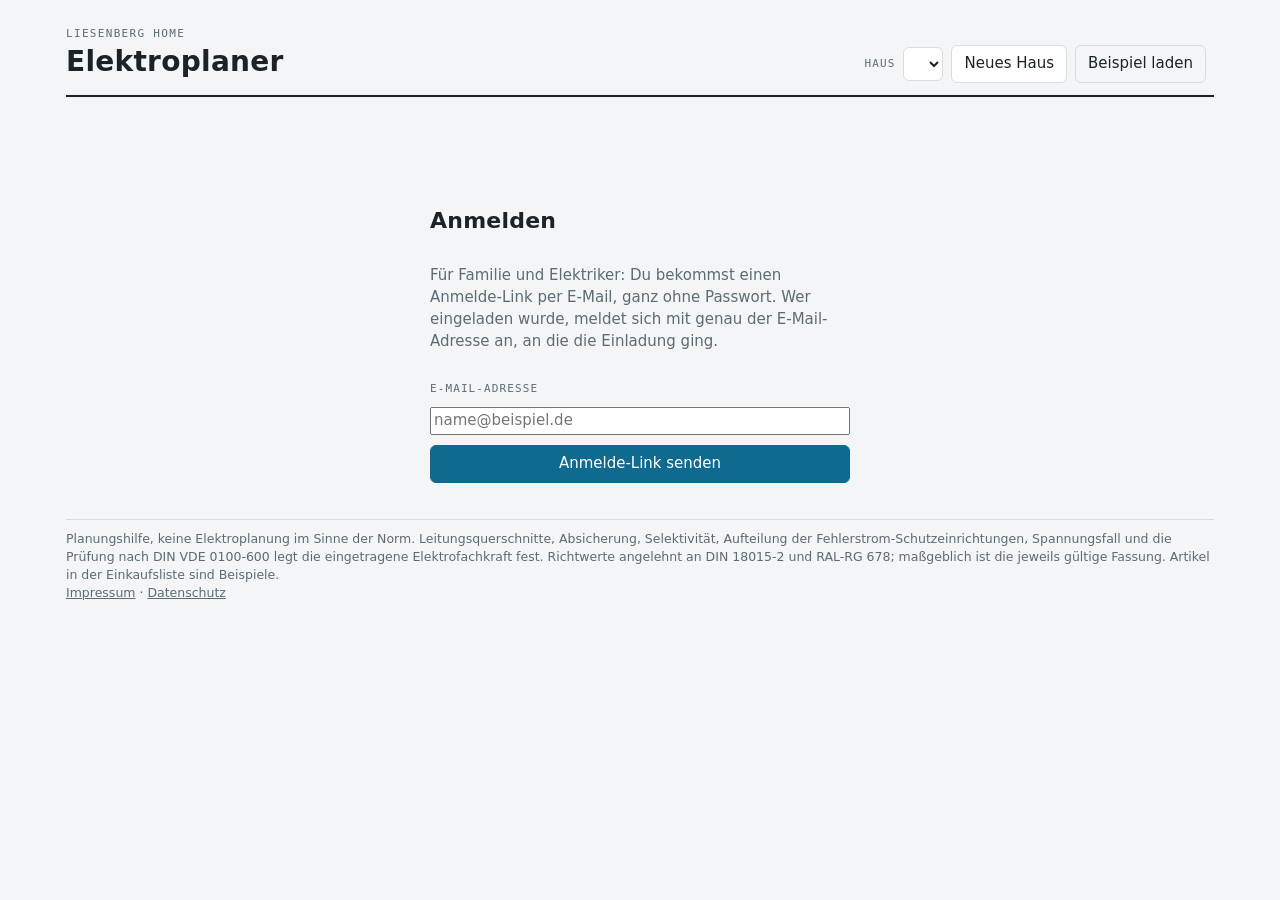
==== index.html @ 1d07e4b8 "Elektroplaner: Website mit Anmeldung (Supabase) für Familie und Elektriker Planer, Stromkreise, Eink" ====
<!doctype html>
<html lang="de">
<head>
<meta charset="utf-8">
<meta name="viewport" content="width=device-width,initial-scale=1,viewport-fit=cover">
<title>Liesenberg Elektroplaner</title>
<meta name="description" content="Elektroplanung für Liesenberg Home: Räume, Stromkreise, Einkaufsliste, Export in die App und Wartungsbuch für Elektriker und Familie.">
<link rel="stylesheet" href="styles.css">
</head>
<body>
<div class="wrap">
  <header class="top">
    <div class="brand"><small>Liesenberg Home</small><h1>Elektroplaner</h1></div>
    <div class="planbar" id="planbar" hidden>
      <label class="lbl" for="planSel">Haus</label>
      <select id="planSel"></select>
      <button class="btn" id="newPlan">Neues Haus</button>
      <button class="btn ghost" id="examplePlan">Beispiel laden</button>
      <span class="sync" id="sync"></span>
    </div>
  </header>
  <div class="who" id="who" hidden></div>
  <main id="main"><p class="muted" style="margin-top:24px">Lädt …</p></main>
  <p class="foot">Planungshilfe, keine Elektroplanung im Sinne der Norm. Leitungsquerschnitte, Absicherung, Selektivität, Aufteilung der Fehlerstrom-Schutzeinrichtungen, Spannungsfall und die Prüfung nach DIN VDE 0100-600 legt die eingetragene Elektrofachkraft fest. Richtwerte angelehnt an DIN 18015-2 und RAL-RG 678; maßgeblich ist die jeweils gültige Fassung. Artikel in der Einkaufsliste sind Beispiele.
  <br><a href="impressum.html">Impressum</a> · <a href="datenschutz.html">Datenschutz</a></p>
</div>
<div class="toast" id="toast" hidden></div>
<script src="vendor/supabase.js"></script>
<script src="config.js"></script>
<script src="planner.js"></script>
<script src="app.js"></script>
</body>
</html>
---- styles.css ----
/* Layout: Werkzeug-Oberfläche wie ein Installationsplan – Kopfzeile mit Plan, Reiter, Raumkarten im Raster; Kürzel wie in der Plan-Legende */
:root{
  --bg:#f3f5f6; --panel:#ffffff; --ink:#1b2328; --muted:#5d6b73; --line:#d6dde1; --soft:#e9eef0;
  --accent:#0f6a8f; --accent-ink:#ffffff; --warn:#b35c00; --ok:#2f7d4f; --bad:#b3261e;
  --l1:#7a4a2a; --l2:#2a2a2a; --l3:#8a9196; --n:#2c6fb7; --pe:#5f8f2e;
  --f-display:"Arial Narrow","Roboto Condensed",system-ui,sans-serif;
  --f-body:system-ui,-apple-system,"Segoe UI",Roboto,sans-serif;
  --f-mono:ui-monospace,Menlo,Consolas,monospace;
}
@media (prefers-color-scheme: dark){:root:not([data-theme="light"]){
  --bg:#12171a; --panel:#1a2125; --ink:#e4eaed; --muted:#97a6ae; --line:#2e383d; --soft:#222b30;
  --accent:#4fb3d9; --accent-ink:#0b1417; --warn:#f0a24b; --ok:#6cc58f; --bad:#ff8a80;
  --l1:#c08457; --l2:#d0d0d0; --l3:#9aa3a8; --n:#6aa8ef; --pe:#9ccc65; color-scheme:dark}}
:root[data-theme="dark"]{
  --bg:#12171a; --panel:#1a2125; --ink:#e4eaed; --muted:#97a6ae; --line:#2e383d; --soft:#222b30;
  --accent:#4fb3d9; --accent-ink:#0b1417; --warn:#f0a24b; --ok:#6cc58f; --bad:#ff8a80;
  --l1:#c08457; --l2:#d0d0d0; --l3:#9aa3a8; --n:#6aa8ef; --pe:#9ccc65; color-scheme:dark}
*{box-sizing:border-box}
body{background:var(--bg);color:var(--ink);font-family:var(--f-body);font-size:15px;line-height:1.45}
.wrap{max-width:1180px;margin:0 auto;padding-left:max(16px,env(safe-area-inset-left,0px));padding-right:max(16px,env(safe-area-inset-right,0px));padding-block:18px 48px}
h1,h2,h3{font-family:var(--f-display);font-weight:600;letter-spacing:.01em;text-wrap:balance;margin:0}
h1{font-size:28px} h2{font-size:22px} h3{font-size:18px}
.mono{font-family:var(--f-mono);font-variant-numeric:tabular-nums}
.muted{color:var(--muted)}
button,select,input,textarea{font:inherit;color:inherit}
button{cursor:pointer}
:focus-visible{outline:2px solid var(--accent);outline-offset:2px}
.top{display:flex;flex-wrap:wrap;align-items:flex-end;gap:12px 20px;justify-content:space-between;border-bottom:2px solid var(--ink);padding-bottom:12px}
.brand small{display:block;font-family:var(--f-mono);font-size:11px;letter-spacing:.12em;text-transform:uppercase;color:var(--muted)}
.planbar{display:flex;flex-wrap:wrap;gap:8px;align-items:center}
.btn{border:1px solid var(--line);background:var(--panel);border-radius:6px;padding:7px 12px;font-weight:500}
.btn:hover{border-color:var(--accent)}
.btn.primary{background:var(--accent);color:var(--accent-ink);border-color:var(--accent)}
.btn.small{padding:4px 9px;font-size:13px}
.btn.ghost{background:transparent}
select,input[type=text],input[type=number],input[type=date],textarea{background:var(--panel);border:1px solid var(--line);border-radius:6px;padding:6px 9px;min-width:0}
input[type=number]{width:5.2em}
.settings{display:grid;grid-template-columns:repeat(auto-fit,minmax(210px,1fr));gap:12px;margin:16px 0}
.field{display:flex;flex-direction:column;gap:4px;min-width:0}
.field label,.lbl{font-size:11px;letter-spacing:.1em;text-transform:uppercase;color:var(--muted);font-family:var(--f-mono)}
.seg{display:flex;border:1px solid var(--line);border-radius:6px;overflow:hidden;background:var(--panel)}
.seg button{flex:1;border:0;background:transparent;padding:6px 8px;font-size:14px;border-right:1px solid var(--line)}
.seg button:last-child{border-right:0}
.seg button[aria-pressed=true]{background:var(--accent);color:var(--accent-ink)}
.note{border-left:3px solid var(--warn);background:var(--soft);padding:9px 12px;font-size:13.5px;color:var(--ink);border-radius:0 6px 6px 0}
.tabs{display:flex;gap:2px;border-bottom:1px solid var(--line);margin:18px 0 16px;overflow-x:auto}
.tabs button{border:0;background:transparent;padding:9px 14px;font-family:var(--f-display);font-size:17px;font-weight:600;color:var(--muted);border-bottom:3px solid transparent;white-space:nowrap}
.tabs button[aria-selected=true]{color:var(--ink);border-bottom-color:var(--accent)}
.floor{margin-bottom:26px}
.floorhead{display:flex;flex-wrap:wrap;gap:10px;align-items:center;margin-bottom:10px}
.floorhead input{font-family:var(--f-display);font-size:20px;font-weight:600;width:14em;max-width:100%}
.rooms{display:grid;grid-template-columns:repeat(auto-fill,minmax(330px,1fr));gap:12px}
@media (max-width:420px){.rooms{grid-template-columns:1fr}}
.room{background:var(--panel);border:1px solid var(--line);border-radius:8px;padding:12px;display:flex;flex-direction:column;gap:10px;min-width:0}
.roomhead{display:grid;grid-template-columns:1fr auto;gap:8px}
.roomhead .name{font-weight:600;font-size:16px}
.roommeta{display:flex;flex-wrap:wrap;gap:8px;align-items:center;font-size:13px}
.roommeta input[type=number]{width:4.4em}
.devs{display:flex;flex-direction:column;gap:2px}
.dev{display:grid;grid-template-columns:3.2em 1fr auto auto;align-items:center;gap:8px;padding:3px 0;border-bottom:1px dashed var(--soft)}
.code{font-family:var(--f-mono);font-size:11.5px;font-weight:600;border:1px solid var(--ink);border-radius:3px;text-align:center;padding:1px 2px}
.step{display:flex;align-items:center;border:1px solid var(--line);border-radius:5px}
.step button{border:0;background:transparent;width:26px;height:26px;font-size:16px;line-height:1}
.step span{min-width:1.8em;text-align:center;font-family:var(--f-mono);font-variant-numeric:tabular-nums}
.rec{font-size:12px;font-family:var(--f-mono);color:var(--muted);min-width:4.2em;text-align:right}
.rec.low{color:var(--warn);font-weight:600}
.roomfoot{display:flex;flex-wrap:wrap;gap:6px;justify-content:space-between;align-items:center}
.grid2{display:grid;grid-template-columns:repeat(auto-fit,minmax(300px,1fr));gap:16px}
.card{background:var(--panel);border:1px solid var(--line);border-radius:8px;padding:14px;min-width:0}
.stats{display:flex;flex-wrap:wrap;gap:22px;margin-bottom:14px}
.stat b{display:block;font-family:var(--f-display);font-size:30px;line-height:1}
.stat span{font-size:12px;color:var(--muted)}
.tablewrap{overflow-x:auto}
table{border-collapse:collapse;width:100%;font-size:14px}
th{text-align:left;font-family:var(--f-mono);font-size:11px;letter-spacing:.08em;text-transform:uppercase;color:var(--muted);font-weight:600;border-bottom:1px solid var(--line);padding:6px 8px}
td{border-bottom:1px solid var(--soft);padding:6px 8px;vertical-align:top}
td.num{text-align:right;font-family:var(--f-mono);font-variant-numeric:tabular-nums}
.ph{display:inline-block;font-family:var(--f-mono);font-size:11px;font-weight:600;padding:1px 6px;border-radius:3px;color:#fff}
.ph.L1{background:var(--l1)} .ph.L2{background:var(--l2);color:var(--bg)} .ph.L3{background:var(--l3);color:#111} .ph.L123{background:linear-gradient(90deg,var(--l1) 0 33%,var(--l2) 33% 66%,var(--l3) 66%)}
.bar{height:10px;border-radius:5px;background:var(--soft);overflow:hidden}
.bar i{display:block;height:100%}
.group h3{margin:18px 0 6px}
pre{background:var(--soft);border-radius:6px;padding:12px;overflow:auto;max-height:420px;font-family:var(--f-mono);font-size:12.5px}
.row{display:flex;flex-wrap:wrap;gap:8px;align-items:center}
.toast{position:fixed;left:50%;transform:translateX(-50%);bottom:calc(18px + env(safe-area-inset-bottom,0px));background:var(--ink);color:var(--bg);padding:8px 14px;border-radius:6px;font-size:14px;z-index:20}
.empty{border:1px dashed var(--line);border-radius:8px;padding:28px;text-align:center;color:var(--muted)}
.log{display:flex;flex-direction:column;gap:8px}
.logitem{display:grid;grid-template-columns:7.5em 1fr;gap:10px;border-bottom:1px solid var(--soft);padding-bottom:8px}
.pill{display:inline-block;font-size:11.5px;font-family:var(--f-mono);border:1px solid var(--line);border-radius:999px;padding:0 8px;margin-right:6px}
.pill.due{border-color:var(--warn);color:var(--warn)}
.pill.over{border-color:var(--bad);color:var(--bad)}
.plan-img{max-width:100%;border:1px solid var(--line);border-radius:6px;background:#fff}
.sync{font-size:12px;font-family:var(--f-mono);color:var(--muted)}
.foot{margin-top:36px;font-size:12.5px;color:var(--muted);border-top:1px solid var(--line);padding-top:10px}
@media (prefers-reduced-motion:reduce){*{transition:none!important}}
/* ---- Website: Anmeldung, Kopf, Beteiligte */
.login{max-width:420px;margin:12vh auto 0;display:flex;flex-direction:column;gap:14px}
.login form{display:flex;flex-direction:column;gap:10px}
.who{font-size:13px;color:var(--muted);display:flex;gap:10px;align-items:center;flex-wrap:wrap}
.role{display:inline-block;font-size:11.5px;font-family:var(--f-mono);border:1px solid var(--accent);color:var(--accent);border-radius:999px;padding:0 8px}
.members li{display:flex;flex-wrap:wrap;gap:8px;align-items:center;padding:6px 0;border-bottom:1px solid var(--soft)}
.members{list-style:none;margin:0;padding:0}
.danger{color:var(--bad)}
.foot a{color:var(--muted)}
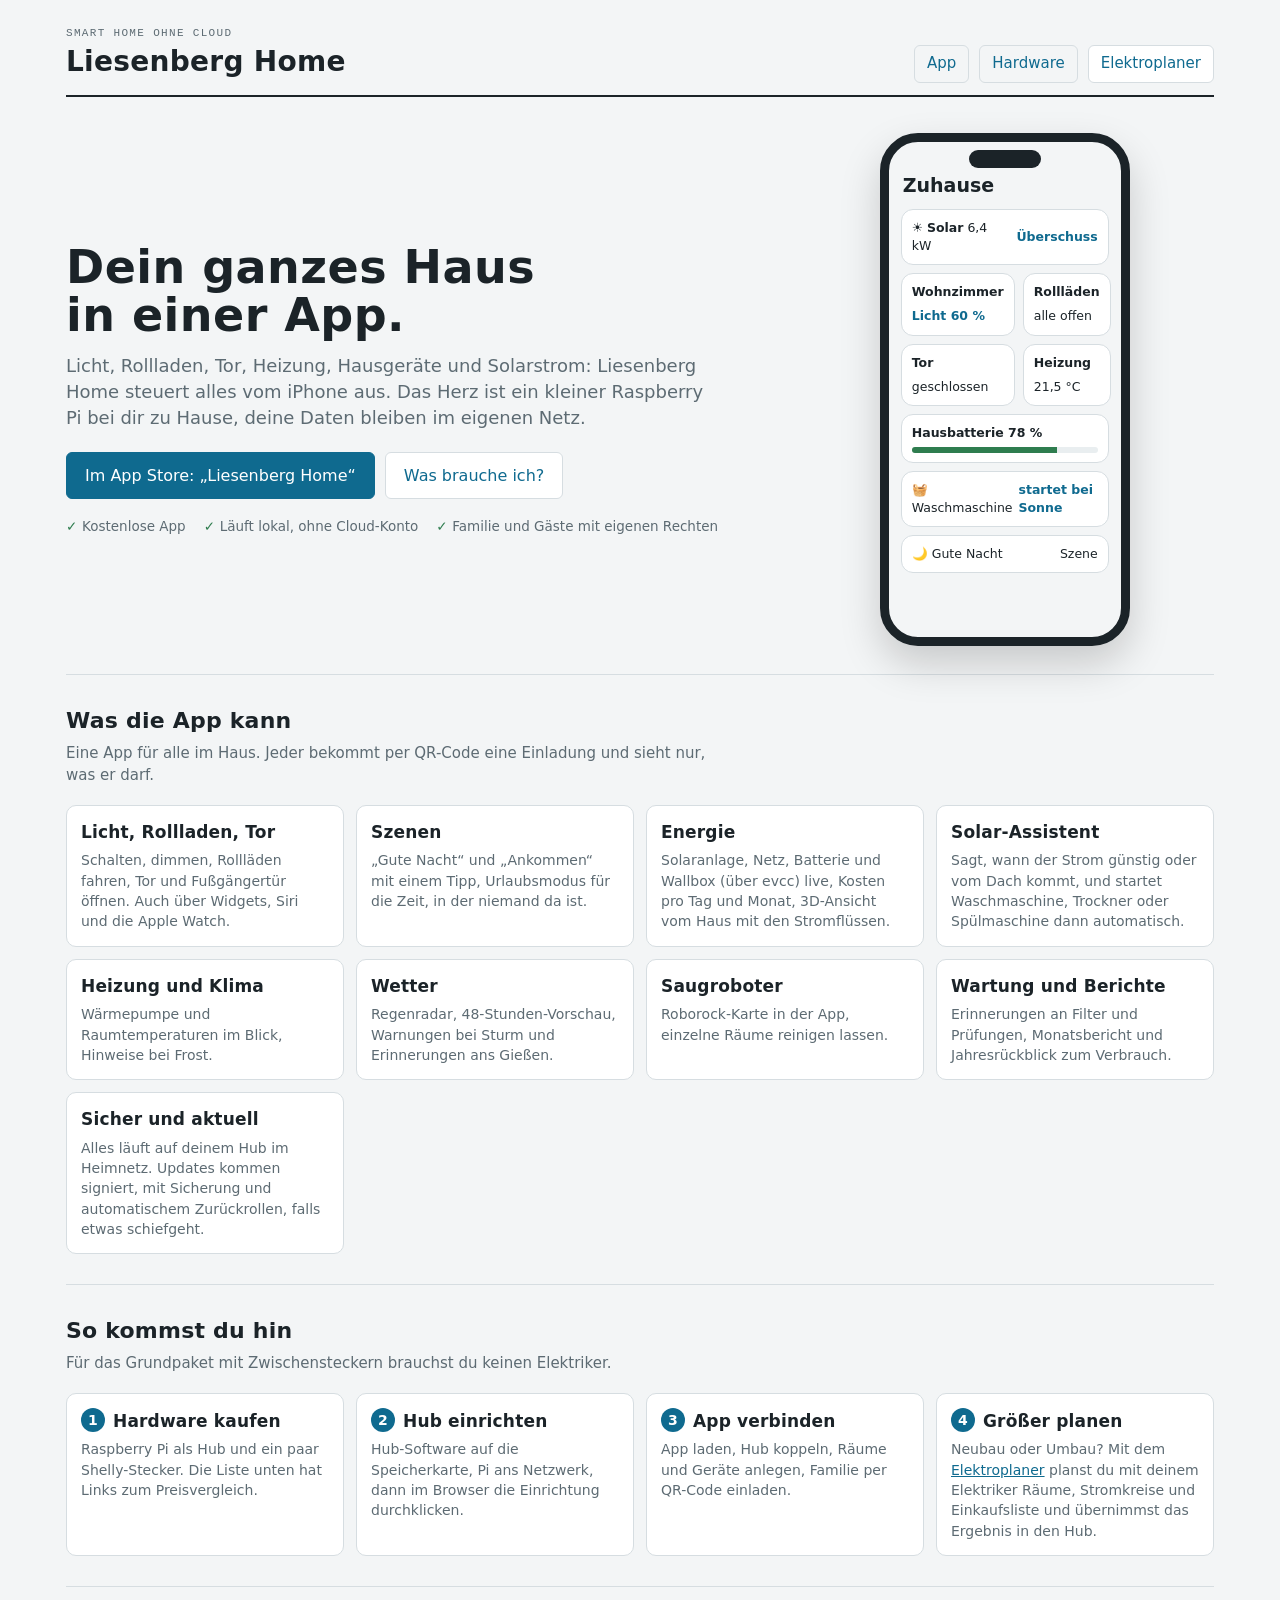
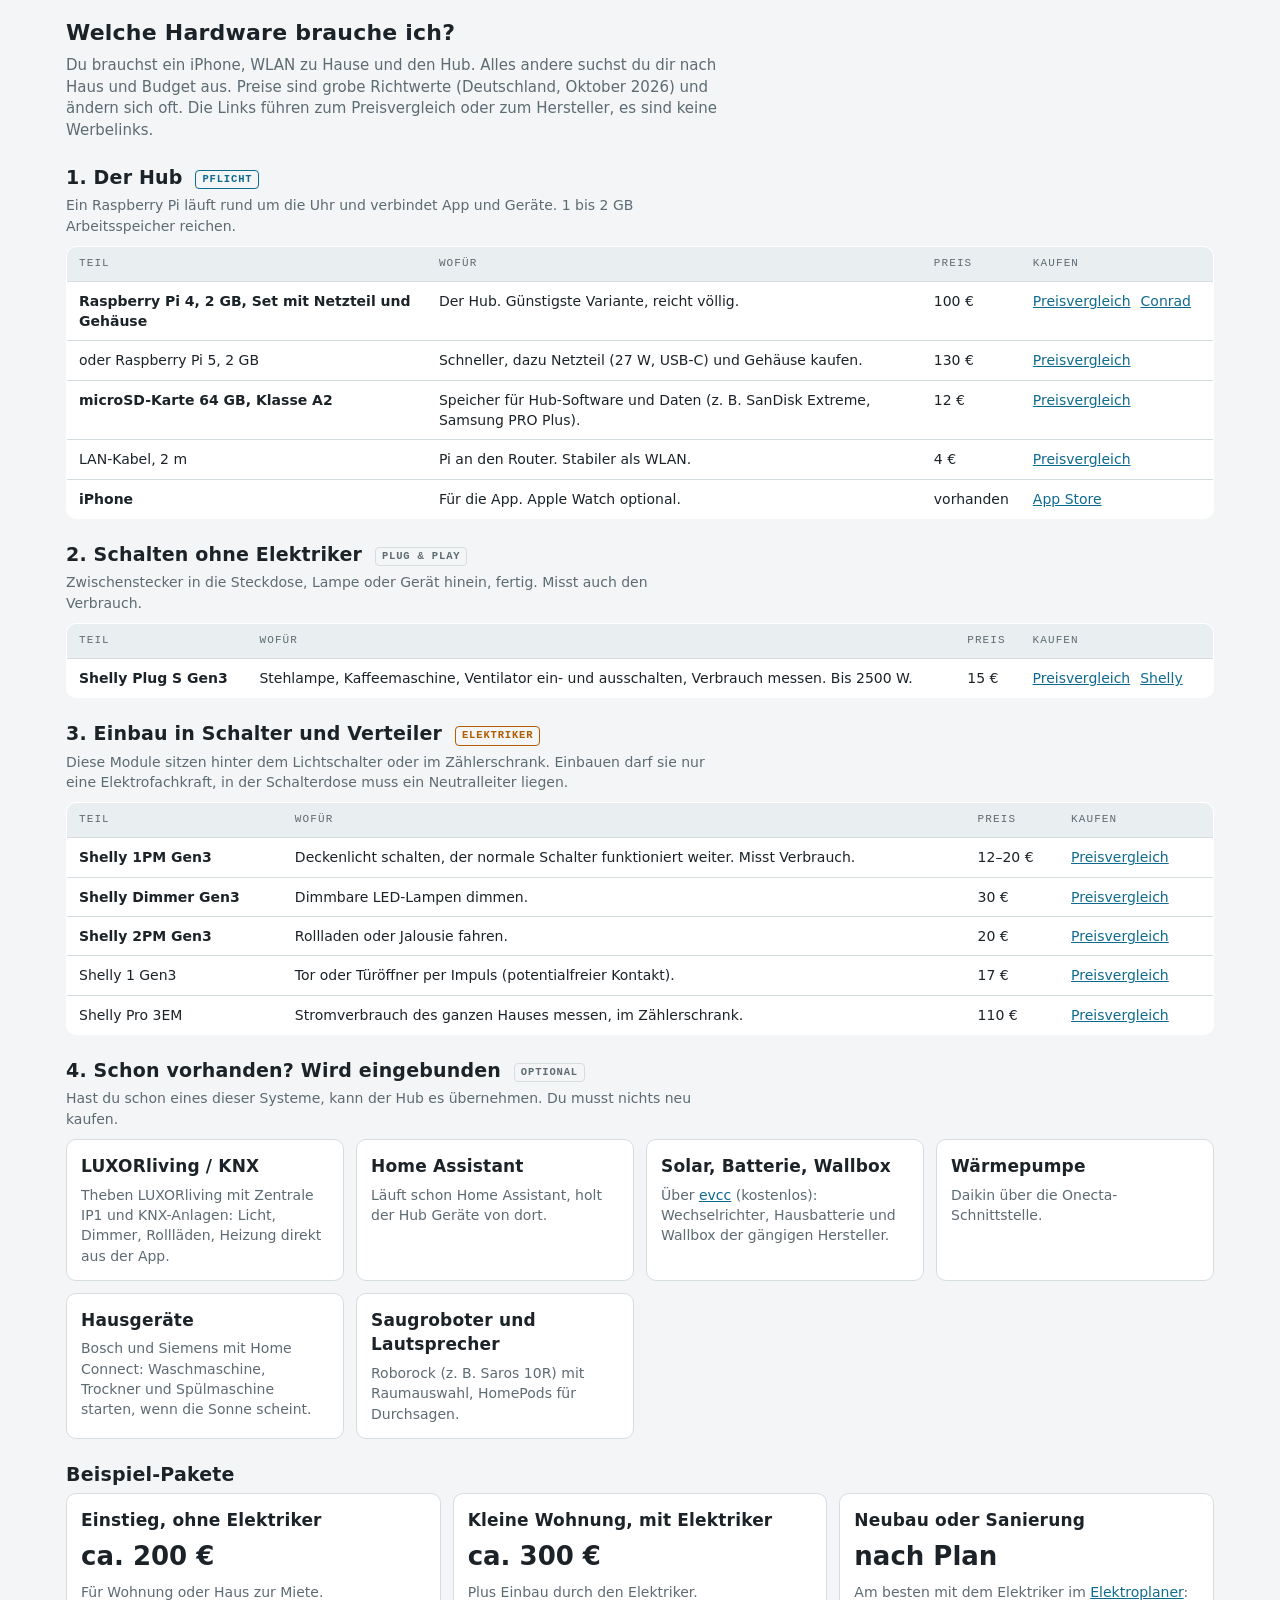
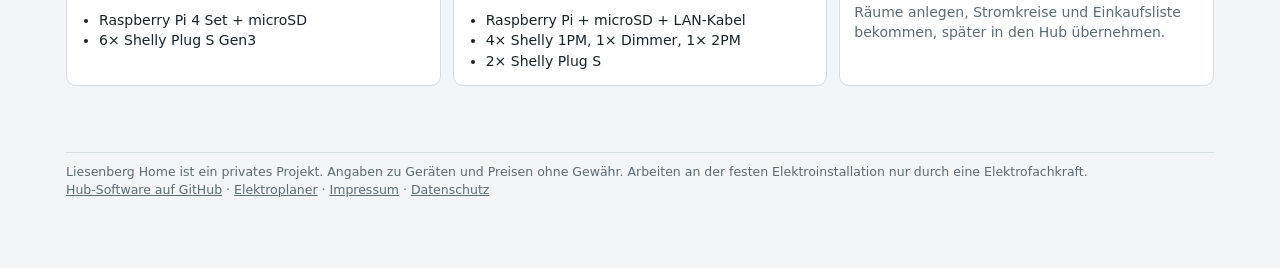
==== commit 4bd5e1c8: "Startseite mit App und Hardware-Liste, Planer nach planer.html Co-Authored-By: Claude Opus 5.5 (1M c" ====
--- a/index.html
+++ b/index.html
@@ -3,31 +3,211 @@
 <head>
 <meta charset="utf-8">
 <meta name="viewport" content="width=device-width,initial-scale=1,viewport-fit=cover">
-<title>Liesenberg Elektroplaner</title>
-<meta name="description" content="Elektroplanung für Liesenberg Home: Räume, Stromkreise, Einkaufsliste, Export in die App und Wartungsbuch für Elektriker und Familie.">
+<title>Liesenberg Home</title>
+<meta name="description" content="Liesenberg Home: Licht, Rollladen, Tor, Heizung und Energie in einer iPhone-App. Läuft lokal auf einem Raspberry Pi, ohne Cloud. Was du an Hardware brauchst, mit Einkaufslinks.">
 <link rel="stylesheet" href="styles.css">
+<script>
+  // Anmelde-Links aus älteren E-Mails zeigen noch auf die Startseite: weiter zum Planer
+  if (/access_token=|error_description=/.test(location.hash) || /[?&]code=/.test(location.search)) {
+    location.replace("planer.html" + location.search + location.hash);
+  }
+</script>
+<style>
+  .hero{display:grid;grid-template-columns:minmax(0,1.25fr) minmax(0,.75fr);gap:32px;align-items:center;padding:36px 0 28px}
+  .hero h2{font-size:clamp(30px,5vw,46px);line-height:1.05}
+  .hero p.lead{font-size:18px;color:var(--muted);max-width:36em;margin:14px 0 20px}
+  .cta{display:flex;flex-wrap:wrap;gap:10px}
+  .cta a{text-decoration:none;display:inline-block}
+  .btn.big{padding:11px 18px;font-size:16px}
+  .facts{display:flex;flex-wrap:wrap;gap:8px 18px;margin-top:18px;font-size:13.5px;color:var(--muted)}
+  .facts span::before{content:"✓ ";color:var(--ok);font-weight:700}
+
+  .phone{justify-self:center;width:250px;max-width:100%;aspect-ratio:9/18.5;border:9px solid var(--ink);border-radius:38px;background:var(--bg);padding:26px 12px 12px;display:flex;flex-direction:column;gap:8px;box-shadow:0 18px 40px rgba(0,0,0,.18);position:relative;overflow:hidden}
+  .phone::before{content:"";position:absolute;top:8px;left:50%;transform:translateX(-50%);width:72px;height:18px;border-radius:10px;background:var(--ink)}
+  .phone .ph-t{font-family:var(--f-display);font-weight:600;font-size:19px;margin:4px 2px 2px}
+  .tile{background:var(--panel);border:1px solid var(--line);border-radius:12px;padding:9px 10px;font-size:12.5px;display:flex;justify-content:space-between;align-items:center;gap:6px}
+  .tile b{font-weight:600}
+  .tile .on{color:var(--accent);font-weight:600}
+  .tiles2{display:grid;grid-template-columns:1fr 1fr;gap:8px}
+  .tiles2 .tile{flex-direction:column;align-items:flex-start}
+  .bar{height:6px;border-radius:3px;background:var(--soft);overflow:hidden;width:100%}
+  .bar i{display:block;height:100%;background:var(--ok)}
+
+  section.block{padding:30px 0;border-top:1px solid var(--line)}
+  section.block > h2{margin-bottom:6px}
+  section.block > p.sub{color:var(--muted);margin:0 0 18px;max-width:44em}
+  .grid{display:grid;grid-template-columns:repeat(auto-fill,minmax(250px,1fr));gap:12px}
+  .card{background:var(--panel);border:1px solid var(--line);border-radius:10px;padding:14px;min-width:0}
+  .card h3{font-size:17px;margin-bottom:6px}
+  .card p{margin:0;color:var(--muted);font-size:14px}
+
+  .steps{display:grid;grid-template-columns:repeat(auto-fit,minmax(200px,1fr));gap:12px;counter-reset:s}
+  .steps .card{counter-increment:s}
+  .steps .card h3::before{content:counter(s);display:inline-grid;place-items:center;width:24px;height:24px;border-radius:50%;background:var(--accent);color:var(--accent-ink);font-size:14px;margin-right:8px;vertical-align:2px}
+
+  .hw h3.group{margin:22px 0 4px;font-size:19px}
+  .hw p.group{margin:0 0 10px;color:var(--muted);font-size:14px;max-width:46em}
+  .tag{display:inline-block;font-family:var(--f-mono);font-size:10.5px;letter-spacing:.08em;text-transform:uppercase;border:1px solid var(--line);border-radius:4px;padding:1px 6px;margin-left:6px;vertical-align:2px;color:var(--muted)}
+  .tag.must{border-color:var(--accent);color:var(--accent)}
+  .tag.el{border-color:var(--warn);color:var(--warn)}
+  table.items{width:100%;border-collapse:collapse;background:var(--panel);border:1px solid var(--line);border-radius:10px;overflow:hidden;font-size:14px}
+  table.items th,table.items td{text-align:left;padding:9px 12px;border-bottom:1px solid var(--line);vertical-align:top}
+  table.items th{font-family:var(--f-mono);font-size:11px;letter-spacing:.1em;text-transform:uppercase;color:var(--muted);font-weight:500;background:var(--soft)}
+  table.items tr:last-child td{border-bottom:0}
+  table.items td.price{white-space:nowrap;font-variant-numeric:tabular-nums}
+  table.items td.shop{white-space:nowrap}
+  table.items td.shop a{margin-right:10px}
+  a{color:var(--accent)}
+  .kits{display:grid;grid-template-columns:repeat(auto-fit,minmax(260px,1fr));gap:12px}
+  .kit .sum{font-family:var(--f-display);font-size:26px;font-weight:600;margin:6px 0}
+  .kit ul{margin:8px 0 0;padding-left:18px;font-size:14px}
+
+  @media (max-width:760px){
+    .hero{grid-template-columns:1fr;padding-top:22px}
+    .phone{width:220px}
+    table.items thead{display:none}
+    table.items,table.items tbody,table.items tr,table.items td{display:block;width:100%}
+    table.items tr{border-bottom:1px solid var(--line);padding:6px 0}
+    table.items td{border:0;padding:3px 12px}
+    table.items td.price::before{content:"ca. ";color:var(--muted)}
+  }
+</style>
 </head>
 <body>
 <div class="wrap">
   <header class="top">
-    <div class="brand"><small>Liesenberg Home</small><h1>Elektroplaner</h1></div>
-    <div class="planbar" id="planbar" hidden>
-      <label class="lbl" for="planSel">Haus</label>
-      <select id="planSel"></select>
-      <button class="btn" id="newPlan">Neues Haus</button>
-      <button class="btn ghost" id="examplePlan">Beispiel laden</button>
-      <span class="sync" id="sync"></span>
-    </div>
+    <div class="brand"><small>Smart Home ohne Cloud</small><h1>Liesenberg Home</h1></div>
+    <nav class="cta">
+      <a class="btn ghost" href="#app">App</a>
+      <a class="btn ghost" href="#hardware">Hardware</a>
+      <a class="btn" href="planer.html">Elektroplaner</a>
+    </nav>
   </header>
-  <div class="who" id="who" hidden></div>
-  <main id="main"><p class="muted" style="margin-top:24px">Lädt …</p></main>
-  <p class="foot">Planungshilfe, keine Elektroplanung im Sinne der Norm. Leitungsquerschnitte, Absicherung, Selektivität, Aufteilung der Fehlerstrom-Schutzeinrichtungen, Spannungsfall und die Prüfung nach DIN VDE 0100-600 legt die eingetragene Elektrofachkraft fest. Richtwerte angelehnt an DIN 18015-2 und RAL-RG 678; maßgeblich ist die jeweils gültige Fassung. Artikel in der Einkaufsliste sind Beispiele.
-  <br><a href="impressum.html">Impressum</a> · <a href="datenschutz.html">Datenschutz</a></p>
+
+  <section class="hero">
+    <div>
+      <h2>Dein ganzes Haus in einer App.</h2>
+      <p class="lead">Licht, Rollladen, Tor, Heizung, Hausgeräte und Solarstrom: Liesenberg Home steuert alles vom iPhone aus. Das Herz ist ein kleiner Raspberry Pi bei dir zu Hause, deine Daten bleiben im eigenen Netz.</p>
+      <div class="cta">
+        <a class="btn primary big" id="appstore" href="#app">Im App Store laden</a>
+        <a class="btn big" href="#hardware">Was brauche ich?</a>
+      </div>
+      <div class="facts"><span>Kostenlose App</span><span>Läuft lokal, ohne Cloud-Konto</span><span>Familie und Gäste mit eigenen Rechten</span></div>
+    </div>
+    <div class="phone" aria-hidden="true">
+      <div class="ph-t">Zuhause</div>
+      <div class="tile"><span>☀️ <b>Solar</b> 6,4 kW</span><span class="on">Überschuss</span></div>
+      <div class="tiles2">
+        <div class="tile"><b>Wohnzimmer</b><span class="on">Licht 60 %</span></div>
+        <div class="tile"><b>Rollläden</b><span>alle offen</span></div>
+        <div class="tile"><b>Tor</b><span>geschlossen</span></div>
+        <div class="tile"><b>Heizung</b><span>21,5 °C</span></div>
+      </div>
+      <div class="tile" style="flex-direction:column;align-items:flex-start;gap:5px"><b>Hausbatterie 78 %</b><div class="bar"><i style="width:78%"></i></div></div>
+      <div class="tile"><span>🧺 Waschmaschine</span><span class="on">startet bei Sonne</span></div>
+      <div class="tile"><span>🌙 Gute Nacht</span><span>Szene</span></div>
+    </div>
+  </section>
+
+  <section class="block" id="app">
+    <h2>Was die App kann</h2>
+    <p class="sub">Eine App für alle im Haus. Jeder bekommt per QR-Code eine Einladung und sieht nur, was er darf.</p>
+    <div class="grid">
+      <div class="card"><h3>Licht, Rollladen, Tor</h3><p>Schalten, dimmen, Rollläden fahren, Tor und Fußgängertür öffnen. Auch über Widgets, Siri und die Apple Watch.</p></div>
+      <div class="card"><h3>Szenen</h3><p>„Gute Nacht“ und „Ankommen“ mit einem Tipp, Urlaubsmodus für die Zeit, in der niemand da ist.</p></div>
+      <div class="card"><h3>Energie</h3><p>Solaranlage, Netz, Batterie und Wallbox (über evcc) live, Kosten pro Tag und Monat, 3D-Ansicht vom Haus mit den Stromflüssen.</p></div>
+      <div class="card"><h3>Solar-Assistent</h3><p>Sagt, wann der Strom günstig oder vom Dach kommt, und startet Waschmaschine, Trockner oder Spülmaschine dann automatisch.</p></div>
+      <div class="card"><h3>Heizung und Klima</h3><p>Wärmepumpe und Raumtemperaturen im Blick, Hinweise bei Frost.</p></div>
+      <div class="card"><h3>Wetter</h3><p>Regenradar, 48-Stunden-Vorschau, Warnungen bei Sturm und Erinnerungen ans Gießen.</p></div>
+      <div class="card"><h3>Saugroboter</h3><p>Roborock-Karte in der App, einzelne Räume reinigen lassen.</p></div>
+      <div class="card"><h3>Wartung und Berichte</h3><p>Erinnerungen an Filter und Prüfungen, Monatsbericht und Jahresrückblick zum Verbrauch.</p></div>
+      <div class="card"><h3>Sicher und aktuell</h3><p>Alles läuft auf deinem Hub im Heimnetz. Updates kommen signiert, mit Sicherung und automatischem Zurückrollen, falls etwas schiefgeht.</p></div>
+    </div>
+  </section>
+
+  <section class="block">
+    <h2>So kommst du hin</h2>
+    <p class="sub">Für das Grundpaket mit Zwischensteckern brauchst du keinen Elektriker.</p>
+    <div class="steps">
+      <div class="card"><h3>Hardware kaufen</h3><p>Raspberry Pi als Hub und ein paar Shelly-Stecker. Die Liste unten hat Links zum Preisvergleich.</p></div>
+      <div class="card"><h3>Hub einrichten</h3><p>Hub-Software auf die Speicherkarte, Pi ans Netzwerk, dann im Browser die Einrichtung durchklicken.</p></div>
+      <div class="card"><h3>App verbinden</h3><p>App laden, Hub koppeln, Räume und Geräte anlegen, Familie per QR-Code einladen.</p></div>
+      <div class="card"><h3>Größer planen</h3><p>Neubau oder Umbau? Mit dem <a href="planer.html">Elektroplaner</a> planst du mit deinem Elektriker Räume, Stromkreise und Einkaufsliste und übernimmst das Ergebnis in den Hub.</p></div>
+    </div>
+  </section>
+
+  <section class="block hw" id="hardware">
+    <h2>Welche Hardware brauche ich?</h2>
+    <p class="sub">Du brauchst ein iPhone, WLAN zu Hause und den Hub. Alles andere suchst du dir nach Haus und Budget aus. Preise sind grobe Richtwerte (Deutschland, Oktober 2026) und ändern sich oft. Die Links führen zum Preisvergleich oder zum Hersteller, es sind keine Werbelinks.</p>
+
+    <h3 class="group">1. Der Hub <span class="tag must">Pflicht</span></h3>
+    <p class="group">Ein Raspberry Pi läuft rund um die Uhr und verbindet App und Geräte. 1 bis 2 GB Arbeitsspeicher reichen.</p>
+    <table class="items">
+      <thead><tr><th>Teil</th><th>Wofür</th><th>Preis</th><th>Kaufen</th></tr></thead>
+      <tbody>
+        <tr><td><b>Raspberry Pi 4, 2 GB, Set mit Netzteil und Gehäuse</b></td><td>Der Hub. Günstigste Variante, reicht völlig.</td><td class="price">100 €</td><td class="shop"><a href="https://geizhals.de/a2638722.html" target="_blank" rel="noopener">Preisvergleich</a><a href="https://www.conrad.de/de/search.html?search=Raspberry%20Pi%204%202GB%20Essentials%20Kit" target="_blank" rel="noopener">Conrad</a></td></tr>
+        <tr><td>oder Raspberry Pi 5, 2 GB</td><td>Schneller, dazu Netzteil (27 W, USB-C) und Gehäuse kaufen.</td><td class="price">130 €</td><td class="shop"><a href="https://geizhals.de/a3271181.html" target="_blank" rel="noopener">Preisvergleich</a></td></tr>
+        <tr><td><b>microSD-Karte 64 GB, Klasse A2</b></td><td>Speicher für Hub-Software und Daten (z. B. SanDisk Extreme, Samsung PRO Plus).</td><td class="price">12 €</td><td class="shop"><a href="https://geizhals.de/?fs=microSDXC+64GB+A2" target="_blank" rel="noopener">Preisvergleich</a></td></tr>
+        <tr><td>LAN-Kabel, 2 m</td><td>Pi an den Router. Stabiler als WLAN.</td><td class="price">4 €</td><td class="shop"><a href="https://geizhals.de/?fs=Patchkabel+Cat6+2m" target="_blank" rel="noopener">Preisvergleich</a></td></tr>
+        <tr><td><b>iPhone</b></td><td>Für die App. Apple Watch optional.</td><td>vorhanden</td><td class="shop"><a href="#app" class="js-appstore">App Store</a></td></tr>
+      </tbody>
+    </table>
+
+    <h3 class="group">2. Schalten ohne Elektriker <span class="tag">Plug &amp; Play</span></h3>
+    <p class="group">Zwischenstecker in die Steckdose, Lampe oder Gerät hinein, fertig. Misst auch den Verbrauch.</p>
+    <table class="items">
+      <thead><tr><th>Teil</th><th>Wofür</th><th>Preis</th><th>Kaufen</th></tr></thead>
+      <tbody>
+        <tr><td><b>Shelly Plug S Gen3</b></td><td>Stehlampe, Kaffeemaschine, Ventilator ein- und ausschalten, Verbrauch messen. Bis 2500 W.</td><td class="price">15 €</td><td class="shop"><a href="https://geizhals.de/a3310522.html" target="_blank" rel="noopener">Preisvergleich</a><a href="https://www.shelly.com/de" target="_blank" rel="noopener">Shelly</a></td></tr>
+      </tbody>
+    </table>
+
+    <h3 class="group">3. Einbau in Schalter und Verteiler <span class="tag el">Elektriker</span></h3>
+    <p class="group">Diese Module sitzen hinter dem Lichtschalter oder im Zählerschrank. Einbauen darf sie nur eine Elektrofachkraft, in der Schalterdose muss ein Neutralleiter liegen.</p>
+    <table class="items">
+      <thead><tr><th>Teil</th><th>Wofür</th><th>Preis</th><th>Kaufen</th></tr></thead>
+      <tbody>
+        <tr><td><b>Shelly 1PM Gen3</b></td><td>Deckenlicht schalten, der normale Schalter funktioniert weiter. Misst Verbrauch.</td><td class="price">12–20 €</td><td class="shop"><a href="https://geizhals.de/a3201809.html" target="_blank" rel="noopener">Preisvergleich</a></td></tr>
+        <tr><td><b>Shelly Dimmer Gen3</b></td><td>Dimmbare LED-Lampen dimmen.</td><td class="price">30 €</td><td class="shop"><a href="https://geizhals.de/a3396832.html" target="_blank" rel="noopener">Preisvergleich</a></td></tr>
+        <tr><td><b>Shelly 2PM Gen3</b></td><td>Rollladen oder Jalousie fahren.</td><td class="price">20 €</td><td class="shop"><a href="https://geizhals.de/a3360078.html" target="_blank" rel="noopener">Preisvergleich</a></td></tr>
+        <tr><td>Shelly 1 Gen3</td><td>Tor oder Türöffner per Impuls (potentialfreier Kontakt).</td><td class="price">17 €</td><td class="shop"><a href="https://geizhals.de/?fs=Shelly+1+Gen3" target="_blank" rel="noopener">Preisvergleich</a></td></tr>
+        <tr><td>Shelly Pro 3EM</td><td>Stromverbrauch des ganzen Hauses messen, im Zählerschrank.</td><td class="price">110 €</td><td class="shop"><a href="https://geizhals.de/?fs=Shelly+Pro+3EM" target="_blank" rel="noopener">Preisvergleich</a></td></tr>
+      </tbody>
+    </table>
+
+    <h3 class="group">4. Schon vorhanden? Wird eingebunden <span class="tag">optional</span></h3>
+    <p class="group">Hast du schon eines dieser Systeme, kann der Hub es übernehmen. Du musst nichts neu kaufen.</p>
+    <div class="grid">
+      <div class="card"><h3>LUXORliving / KNX</h3><p>Theben LUXORliving mit Zentrale IP1 und KNX-Anlagen: Licht, Dimmer, Rollläden, Heizung direkt aus der App.</p></div>
+      <div class="card"><h3>Home Assistant</h3><p>Läuft schon Home Assistant, holt der Hub Geräte von dort.</p></div>
+      <div class="card"><h3>Solar, Batterie, Wallbox</h3><p>Über <a href="https://evcc.io" target="_blank" rel="noopener">evcc</a> (kostenlos): Wechselrichter, Hausbatterie und Wallbox der gängigen Hersteller.</p></div>
+      <div class="card"><h3>Wärmepumpe</h3><p>Daikin über die Onecta-Schnittstelle.</p></div>
+      <div class="card"><h3>Hausgeräte</h3><p>Bosch und Siemens mit Home Connect: Waschmaschine, Trockner und Spülmaschine starten, wenn die Sonne scheint.</p></div>
+      <div class="card"><h3>Saugroboter und Lautsprecher</h3><p>Roborock (z. B. Saros 10R) mit Raumauswahl, HomePods für Durchsagen.</p></div>
+    </div>
+
+    <h3 class="group">Beispiel-Pakete</h3>
+    <div class="kits">
+      <div class="card kit"><h3>Einstieg, ohne Elektriker</h3><div class="sum">ca. 200 €</div><p>Für Wohnung oder Haus zur Miete.</p>
+        <ul><li>Raspberry Pi 4 Set + microSD</li><li>6× Shelly Plug S Gen3</li></ul></div>
+      <div class="card kit"><h3>Kleine Wohnung, mit Elektriker</h3><div class="sum">ca. 300 €</div><p>Plus Einbau durch den Elektriker.</p>
+        <ul><li>Raspberry Pi + microSD + LAN-Kabel</li><li>4× Shelly 1PM, 1× Dimmer, 1× 2PM</li><li>2× Shelly Plug S</li></ul></div>
+      <div class="card kit"><h3>Neubau oder Sanierung</h3><div class="sum">nach Plan</div><p>Am besten mit dem Elektriker im <a href="planer.html">Elektroplaner</a>: Räume anlegen, Stromkreise und Einkaufsliste bekommen, später in den Hub übernehmen.</p></div>
+    </div>
+  </section>
+
+  <p class="foot">Liesenberg Home ist ein privates Projekt. Angaben zu Geräten und Preisen ohne Gewähr. Arbeiten an der festen Elektroinstallation nur durch eine Elektrofachkraft.
+  <br><a href="https://github.com/michaelliesenberg/LiesenbergHome" target="_blank" rel="noopener">Hub-Software auf GitHub</a> · <a href="planer.html">Elektroplaner</a> · <a href="impressum.html">Impressum</a> · <a href="datenschutz.html">Datenschutz</a></p>
 </div>
-<div class="toast" id="toast" hidden></div>
-<script src="vendor/supabase.js"></script>
-<script src="config.js"></script>
-<script src="planner.js"></script>
-<script src="app.js"></script>
+<script>
+  // Link zur App im App Store hier eintragen (App Store → Teilen → Link kopieren)
+  var APP_STORE_URL = "";
+  if (APP_STORE_URL) {
+    document.querySelectorAll("#appstore, .js-appstore").forEach(function (a) { a.href = APP_STORE_URL; a.target = "_blank"; a.rel = "noopener"; });
+  } else {
+    var b = document.getElementById("appstore");
+    b.textContent = "Im App Store: „Liesenberg Home“";
+  }
+</script>
 </body>
 </html>
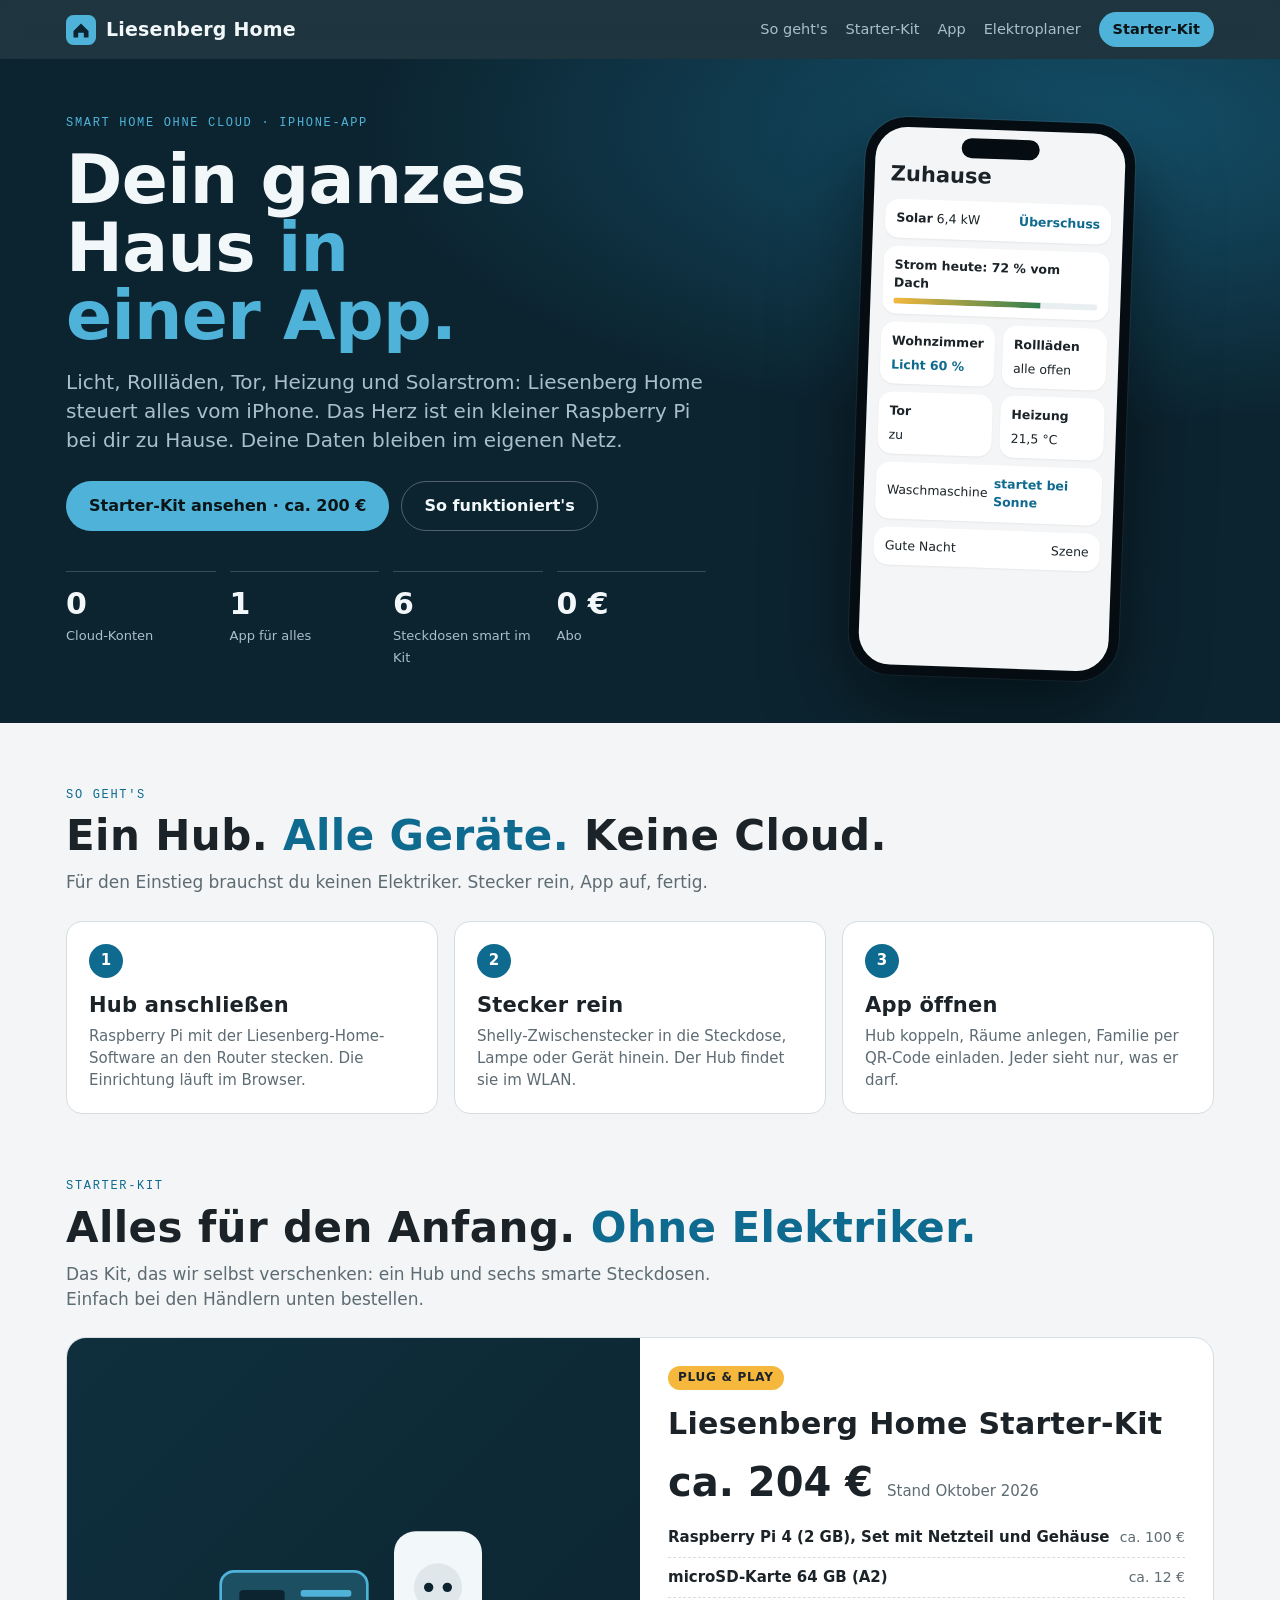
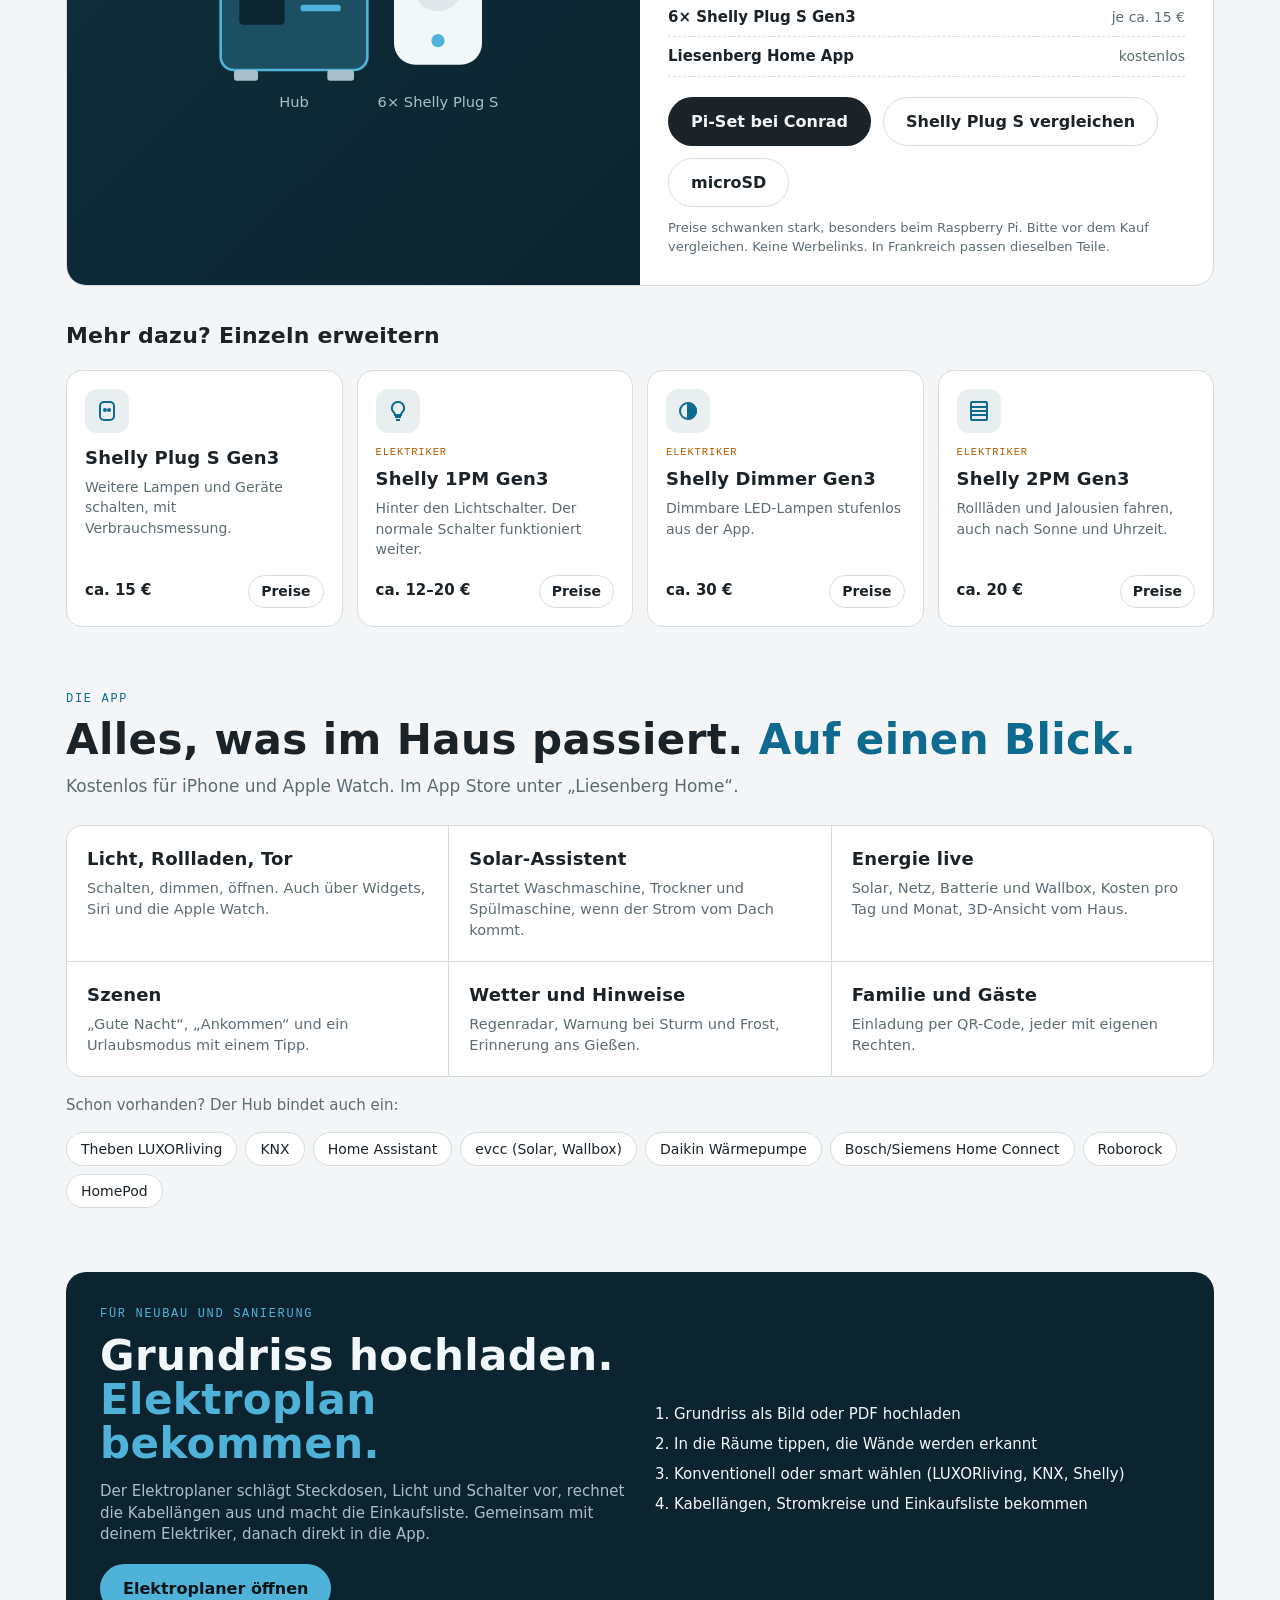
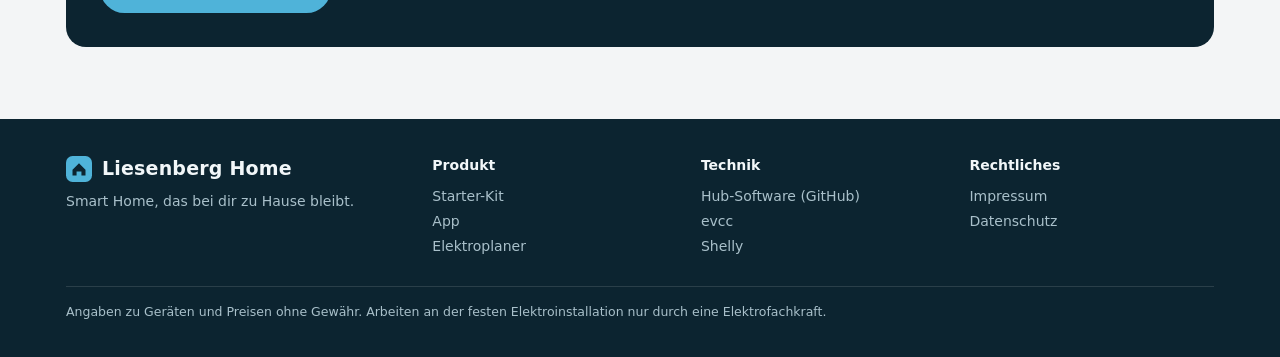
==== commit ea986d1b: "Planer als Ablauf in 3 Schritten: Grundriss mit Raumerkennung, konventionell oder smart, Kabellängen" ====
--- a/index.html
+++ b/index.html
@@ -4,7 +4,7 @@
 <meta charset="utf-8">
 <meta name="viewport" content="width=device-width,initial-scale=1,viewport-fit=cover">
 <title>Liesenberg Home</title>
-<meta name="description" content="Liesenberg Home: Licht, Rollladen, Tor, Heizung und Energie in einer iPhone-App. Läuft lokal auf einem Raspberry Pi, ohne Cloud. Was du an Hardware brauchst, mit Einkaufslinks.">
+<meta name="description" content="Liesenberg Home: Licht, Rollladen, Tor, Heizung und Solarstrom in einer iPhone-App. Läuft lokal auf einem Raspberry Pi, ohne Cloud. Starter-Kit ab ca. 200 €.">
 <link rel="stylesheet" href="styles.css">
 <script>
   // Anmelde-Links aus älteren E-Mails zeigen noch auf die Startseite: weiter zum Planer
@@ -13,200 +13,242 @@
   }
 </script>
 <style>
-  .hero{display:grid;grid-template-columns:minmax(0,1.25fr) minmax(0,.75fr);gap:32px;align-items:center;padding:36px 0 28px}
-  .hero h2{font-size:clamp(30px,5vw,46px);line-height:1.05}
-  .hero p.lead{font-size:18px;color:var(--muted);max-width:36em;margin:14px 0 20px}
-  .cta{display:flex;flex-wrap:wrap;gap:10px}
-  .cta a{text-decoration:none;display:inline-block}
-  .btn.big{padding:11px 18px;font-size:16px}
-  .facts{display:flex;flex-wrap:wrap;gap:8px 18px;margin-top:18px;font-size:13.5px;color:var(--muted)}
-  .facts span::before{content:"✓ ";color:var(--ok);font-weight:700}
-
-  .phone{justify-self:center;width:250px;max-width:100%;aspect-ratio:9/18.5;border:9px solid var(--ink);border-radius:38px;background:var(--bg);padding:26px 12px 12px;display:flex;flex-direction:column;gap:8px;box-shadow:0 18px 40px rgba(0,0,0,.18);position:relative;overflow:hidden}
-  .phone::before{content:"";position:absolute;top:8px;left:50%;transform:translateX(-50%);width:72px;height:18px;border-radius:10px;background:var(--ink)}
-  .phone .ph-t{font-family:var(--f-display);font-weight:600;font-size:19px;margin:4px 2px 2px}
-  .tile{background:var(--panel);border:1px solid var(--line);border-radius:12px;padding:9px 10px;font-size:12.5px;display:flex;justify-content:space-between;align-items:center;gap:6px}
+  :root{--hero:#0c2430;--hero-ink:#f2f7f9;--hero-muted:#a9c0ca;--glow:#4fb3d9;--sun:#f5b83d}
+  body{background:var(--bg);margin:0}
+  a{color:var(--accent)}
+  .nav{position:sticky;top:0;z-index:5;background:color-mix(in srgb,var(--hero) 92%,transparent);backdrop-filter:blur(8px);-webkit-backdrop-filter:blur(8px)}
+  .nav .in{max-width:1180px;margin:0 auto;padding:12px max(16px,env(safe-area-inset-left,0px));display:flex;align-items:center;gap:18px}
+  .logo{display:flex;align-items:center;gap:10px;color:var(--hero-ink);text-decoration:none;font-family:var(--f-display);font-weight:600;font-size:19px;letter-spacing:.01em}
+  .logo svg{flex:none}
+  .nav .links{display:flex;gap:18px;margin-left:auto;align-items:center}
+  .nav .links a{color:var(--hero-muted);text-decoration:none;font-size:14.5px}
+  .nav .links a:hover{color:var(--hero-ink)}
+  .nav .links a.cta{color:#0b1417;background:var(--glow);padding:7px 14px;border-radius:999px;font-weight:600}
+  @media (max-width:720px){.nav .links a:not(.cta){display:none}}
+
+  .hero{background:radial-gradient(1200px 500px at 85% 10%,#14506a 0%,transparent 60%),var(--hero);color:var(--hero-ink);overflow:hidden}
+  .hero .in{max-width:1180px;margin:0 auto;padding:56px max(16px,env(safe-area-inset-left,0px)) 40px;display:grid;grid-template-columns:minmax(0,1.2fr) minmax(0,.8fr);gap:40px;align-items:center}
+  .eyebrow{font-family:var(--f-mono);font-size:12px;letter-spacing:.14em;text-transform:uppercase;color:var(--glow)}
+  .hero h1{font-size:clamp(38px,6.4vw,68px);line-height:1;margin:14px 0 18px;letter-spacing:-.01em}
+  .hero h1 em{font-style:normal;color:var(--glow)}
+  .hero p.lead{font-size:clamp(17px,2vw,20px);color:var(--hero-muted);max-width:32em;margin:0 0 26px}
+  .actions{display:flex;flex-wrap:wrap;gap:12px;align-items:center}
+  .b{display:inline-flex;align-items:center;gap:8px;border-radius:999px;padding:12px 22px;font-weight:600;font-size:16px;text-decoration:none;border:1px solid transparent}
+  .b.pri{background:var(--glow);color:#0b1417}
+  .b.pri:hover{filter:brightness(1.08)}
+  .b.sec{color:var(--hero-ink);border-color:rgba(255,255,255,.28)}
+  .b.sec:hover{border-color:var(--hero-ink)}
+  .b.dark{background:var(--ink);color:var(--bg)}
+  .b.line{color:var(--ink);border-color:var(--line);background:var(--panel)}
+  .stats{display:grid;grid-template-columns:repeat(4,1fr);gap:14px;margin-top:40px;max-width:640px}
+  .stats div{border-top:1px solid rgba(255,255,255,.18);padding-top:10px}
+  .stats b{display:block;font-family:var(--f-display);font-size:30px;color:var(--hero-ink)}
+  .stats span{font-size:13px;color:var(--hero-muted)}
+
+  .phone{justify-self:center;width:270px;max-width:100%;aspect-ratio:9/18.6;border:10px solid #050d12;border-radius:42px;background:#f3f5f6;padding:30px 12px 12px;display:flex;flex-direction:column;gap:8px;box-shadow:0 30px 80px rgba(0,0,0,.5),0 0 0 1px rgba(255,255,255,.08);position:relative;color:#1b2328;transform:rotate(2deg)}
+  .phone::before{content:"";position:absolute;top:9px;left:50%;transform:translateX(-50%);width:78px;height:20px;border-radius:12px;background:#050d12}
+  .phone .t{font-family:var(--f-display);font-weight:600;font-size:21px;margin:2px 4px}
+  .tile{background:#fff;border-radius:14px;padding:10px 11px;font-size:12.5px;display:flex;justify-content:space-between;align-items:center;gap:6px;box-shadow:0 1px 2px rgba(0,0,0,.06)}
   .tile b{font-weight:600}
-  .tile .on{color:var(--accent);font-weight:600}
-  .tiles2{display:grid;grid-template-columns:1fr 1fr;gap:8px}
-  .tiles2 .tile{flex-direction:column;align-items:flex-start}
-  .bar{height:6px;border-radius:3px;background:var(--soft);overflow:hidden;width:100%}
-  .bar i{display:block;height:100%;background:var(--ok)}
-
-  section.block{padding:30px 0;border-top:1px solid var(--line)}
-  section.block > h2{margin-bottom:6px}
-  section.block > p.sub{color:var(--muted);margin:0 0 18px;max-width:44em}
-  .grid{display:grid;grid-template-columns:repeat(auto-fill,minmax(250px,1fr));gap:12px}
-  .card{background:var(--panel);border:1px solid var(--line);border-radius:10px;padding:14px;min-width:0}
-  .card h3{font-size:17px;margin-bottom:6px}
-  .card p{margin:0;color:var(--muted);font-size:14px}
-
-  .steps{display:grid;grid-template-columns:repeat(auto-fit,minmax(200px,1fr));gap:12px;counter-reset:s}
-  .steps .card{counter-increment:s}
-  .steps .card h3::before{content:counter(s);display:inline-grid;place-items:center;width:24px;height:24px;border-radius:50%;background:var(--accent);color:var(--accent-ink);font-size:14px;margin-right:8px;vertical-align:2px}
-
-  .hw h3.group{margin:22px 0 4px;font-size:19px}
-  .hw p.group{margin:0 0 10px;color:var(--muted);font-size:14px;max-width:46em}
-  .tag{display:inline-block;font-family:var(--f-mono);font-size:10.5px;letter-spacing:.08em;text-transform:uppercase;border:1px solid var(--line);border-radius:4px;padding:1px 6px;margin-left:6px;vertical-align:2px;color:var(--muted)}
-  .tag.must{border-color:var(--accent);color:var(--accent)}
-  .tag.el{border-color:var(--warn);color:var(--warn)}
-  table.items{width:100%;border-collapse:collapse;background:var(--panel);border:1px solid var(--line);border-radius:10px;overflow:hidden;font-size:14px}
-  table.items th,table.items td{text-align:left;padding:9px 12px;border-bottom:1px solid var(--line);vertical-align:top}
-  table.items th{font-family:var(--f-mono);font-size:11px;letter-spacing:.1em;text-transform:uppercase;color:var(--muted);font-weight:500;background:var(--soft)}
-  table.items tr:last-child td{border-bottom:0}
-  table.items td.price{white-space:nowrap;font-variant-numeric:tabular-nums}
-  table.items td.shop{white-space:nowrap}
-  table.items td.shop a{margin-right:10px}
-  a{color:var(--accent)}
-  .kits{display:grid;grid-template-columns:repeat(auto-fit,minmax(260px,1fr));gap:12px}
-  .kit .sum{font-family:var(--f-display);font-size:26px;font-weight:600;margin:6px 0}
-  .kit ul{margin:8px 0 0;padding-left:18px;font-size:14px}
-
-  @media (max-width:760px){
-    .hero{grid-template-columns:1fr;padding-top:22px}
-    .phone{width:220px}
-    table.items thead{display:none}
-    table.items,table.items tbody,table.items tr,table.items td{display:block;width:100%}
-    table.items tr{border-bottom:1px solid var(--line);padding:6px 0}
-    table.items td{border:0;padding:3px 12px}
-    table.items td.price::before{content:"ca. ";color:var(--muted)}
+  .tile .on{color:#0f6a8f;font-weight:600}
+  .two{display:grid;grid-template-columns:1fr 1fr;gap:8px}
+  .two .tile{flex-direction:column;align-items:flex-start}
+  .flow{height:6px;border-radius:3px;background:#e9eef0;overflow:hidden;width:100%}
+  .flow i{display:block;height:100%;width:72%;background:linear-gradient(90deg,var(--sun),#2f7d4f)}
+
+  main section{max-width:1180px;margin:0 auto;padding:64px max(16px,env(safe-area-inset-left,0px)) 0}
+  .kicker{font-family:var(--f-mono);font-size:12px;letter-spacing:.14em;text-transform:uppercase;color:var(--accent)}
+  main h2{font-size:clamp(28px,4vw,42px);line-height:1.05;margin:10px 0 12px}
+  main h2 em{font-style:normal;color:var(--accent)}
+  .intro{color:var(--muted);font-size:17px;max-width:40em;margin:0 0 26px}
+
+  .steps3{display:grid;grid-template-columns:repeat(3,1fr);gap:16px;counter-reset:s}
+  .step3{background:var(--panel);border:1px solid var(--line);border-radius:16px;padding:22px;counter-increment:s}
+  .step3::before{content:counter(s);display:inline-grid;place-items:center;width:34px;height:34px;border-radius:50%;background:var(--accent);color:var(--accent-ink);font-weight:700;margin-bottom:12px}
+  .step3 h3{font-size:21px;margin-bottom:6px}
+  .step3 p{margin:0;color:var(--muted)}
+
+  .kit{display:grid;grid-template-columns:minmax(0,1fr) minmax(0,1fr);gap:0;background:var(--panel);border:1px solid var(--line);border-radius:20px;overflow:hidden}
+  .kit .pic{background:linear-gradient(135deg,#0f2f3d,#0c2430);display:grid;place-items:center;padding:30px;min-height:280px}
+  .kit .body{padding:28px}
+  .badge{display:inline-block;background:var(--sun);color:#1b2328;font-weight:700;font-size:12px;letter-spacing:.06em;text-transform:uppercase;border-radius:999px;padding:3px 10px}
+  .kit h3{font-size:30px;margin:12px 0 4px}
+  .price{font-family:var(--f-display);font-size:40px;font-weight:600;margin:8px 0 2px}
+  .price small{font-size:15px;color:var(--muted);font-family:var(--f-body);font-weight:400}
+  .kit ul{list-style:none;padding:0;margin:16px 0 20px;display:flex;flex-direction:column;gap:9px}
+  .kit li{display:flex;gap:10px;align-items:baseline;justify-content:space-between;border-bottom:1px dashed var(--line);padding-bottom:8px}
+  .kit li span{color:var(--muted);font-size:14px;white-space:nowrap}
+  .kit .fine{font-size:13px;color:var(--muted);margin:12px 0 0}
+
+  .prods{display:grid;grid-template-columns:repeat(auto-fill,minmax(230px,1fr));gap:14px;margin-top:18px}
+  .prod{background:var(--panel);border:1px solid var(--line);border-radius:16px;padding:18px;display:flex;flex-direction:column;gap:6px}
+  .prod .ic{width:44px;height:44px;border-radius:12px;background:var(--soft);display:grid;place-items:center;margin-bottom:6px;color:var(--accent)}
+  .prod h3{font-size:18px}
+  .prod p{margin:0;color:var(--muted);font-size:14px;flex:1}
+  .prod .row2{display:flex;justify-content:space-between;align-items:center;margin-top:10px;gap:8px}
+  .prod .pr{font-weight:600}
+  .prod a.buy{font-size:14px;font-weight:600;text-decoration:none;border:1px solid var(--line);border-radius:999px;padding:5px 12px;color:var(--ink)}
+  .prod a.buy:hover{border-color:var(--accent)}
+  .tag{font-family:var(--f-mono);font-size:10.5px;letter-spacing:.08em;text-transform:uppercase;color:var(--warn)}
+
+  .feat{display:grid;grid-template-columns:repeat(3,1fr);gap:1px;background:var(--line);border:1px solid var(--line);border-radius:16px;overflow:hidden}
+  .feat div{background:var(--panel);padding:20px}
+  .feat h3{font-size:18px;margin-bottom:6px}
+  .feat p{margin:0;color:var(--muted);font-size:14.5px}
+
+  .planner{display:grid;grid-template-columns:minmax(0,1fr) minmax(0,1fr);gap:28px;align-items:center;background:var(--hero);color:var(--hero-ink);border-radius:20px;padding:34px}
+  .planner h2{color:var(--hero-ink)}
+  .planner h2 em{color:var(--glow)}
+  .planner p{color:var(--hero-muted)}
+  .planner ol{margin:0;padding-left:20px;color:var(--hero-ink);display:flex;flex-direction:column;gap:8px}
+
+  .sys{display:flex;flex-wrap:wrap;gap:8px;margin-top:6px}
+  .sys span{border:1px solid var(--line);background:var(--panel);border-radius:999px;padding:6px 14px;font-size:14px}
+
+  footer{margin-top:72px;background:var(--hero);color:var(--hero-muted)}
+  footer .in{max-width:1180px;margin:0 auto;padding:36px max(16px,env(safe-area-inset-left,0px));display:grid;grid-template-columns:1.4fr 1fr 1fr 1fr;gap:24px;font-size:14px}
+  footer h4{color:var(--hero-ink);font-size:14px;margin:0 0 10px;font-family:var(--f-body)}
+  footer a{color:var(--hero-muted);text-decoration:none;display:block;margin:5px 0}
+  footer a:hover{color:var(--hero-ink)}
+  footer .legal{grid-column:1/-1;border-top:1px solid rgba(255,255,255,.12);padding-top:16px;font-size:12.5px}
+
+  @media (max-width:860px){
+    .hero .in{grid-template-columns:1fr;padding-top:36px}
+    .phone{width:230px;transform:none}
+    .stats{grid-template-columns:repeat(2,1fr)}
+    .steps3,.feat{grid-template-columns:1fr}
+    .kit,.planner{grid-template-columns:1fr}
+    .kit .pic{min-height:200px}
+    footer .in{grid-template-columns:1fr 1fr}
   }
 </style>
 </head>
 <body>
-<div class="wrap">
-  <header class="top">
-    <div class="brand"><small>Smart Home ohne Cloud</small><h1>Liesenberg Home</h1></div>
-    <nav class="cta">
-      <a class="btn ghost" href="#app">App</a>
-      <a class="btn ghost" href="#hardware">Hardware</a>
-      <a class="btn" href="planer.html">Elektroplaner</a>
-    </nav>
-  </header>
-
-  <section class="hero">
-    <div>
-      <h2>Dein ganzes Haus in einer App.</h2>
-      <p class="lead">Licht, Rollladen, Tor, Heizung, Hausgeräte und Solarstrom: Liesenberg Home steuert alles vom iPhone aus. Das Herz ist ein kleiner Raspberry Pi bei dir zu Hause, deine Daten bleiben im eigenen Netz.</p>
-      <div class="cta">
-        <a class="btn primary big" id="appstore" href="#app">Im App Store laden</a>
-        <a class="btn big" href="#hardware">Was brauche ich?</a>
+<header class="nav"><div class="in">
+  <a class="logo" href="#top"><svg width="30" height="30" viewBox="0 0 32 32" aria-hidden="true"><rect width="32" height="32" rx="8" fill="#4fb3d9"/><path d="M8 17 16 9l8 8v7h-5v-5h-6v5H8z" fill="#0c2430"/></svg>Liesenberg Home</a>
+  <nav class="links"><a href="#so-gehts">So geht's</a><a href="#starter-kit">Starter-Kit</a><a href="#app">App</a><a href="#planer">Elektroplaner</a><a class="cta" href="#starter-kit">Starter-Kit</a></nav>
+</div></header>
+
+<div class="hero" id="top"><div class="in">
+  <div>
+    <div class="eyebrow">Smart Home ohne Cloud · iPhone-App</div>
+    <h1>Dein ganzes Haus <em>in einer App.</em></h1>
+    <p class="lead">Licht, Rollläden, Tor, Heizung und Solarstrom: Liesenberg Home steuert alles vom iPhone. Das Herz ist ein kleiner Raspberry Pi bei dir zu Hause. Deine Daten bleiben im eigenen Netz.</p>
+    <div class="actions"><a class="b pri" href="#starter-kit">Starter-Kit ansehen · ca. 200 €</a><a class="b sec" href="#so-gehts">So funktioniert's</a></div>
+    <div class="stats"><div><b>0</b><span>Cloud-Konten</span></div><div><b>1</b><span>App für alles</span></div><div><b>6</b><span>Steckdosen smart im Kit</span></div><div><b>0 €</b><span>Abo</span></div></div>
+  </div>
+  <div class="phone" aria-hidden="true">
+    <div class="t">Zuhause</div>
+    <div class="tile"><span><b>Solar</b> 6,4 kW</span><span class="on">Überschuss</span></div>
+    <div class="tile" style="flex-direction:column;align-items:flex-start;gap:6px"><b>Strom heute: 72 % vom Dach</b><div class="flow"><i></i></div></div>
+    <div class="two">
+      <div class="tile"><b>Wohnzimmer</b><span class="on">Licht 60 %</span></div>
+      <div class="tile"><b>Rollläden</b><span>alle offen</span></div>
+      <div class="tile"><b>Tor</b><span>zu</span></div>
+      <div class="tile"><b>Heizung</b><span>21,5 °C</span></div>
+    </div>
+    <div class="tile"><span>Waschmaschine</span><span class="on">startet bei Sonne</span></div>
+    <div class="tile"><span>Gute Nacht</span><span>Szene</span></div>
+  </div>
+</div></div>
+
+<main>
+  <section id="so-gehts">
+    <div class="kicker">So geht's</div>
+    <h2>Ein Hub. <em>Alle Geräte.</em> Keine Cloud.</h2>
+    <p class="intro">Für den Einstieg brauchst du keinen Elektriker. Stecker rein, App auf, fertig.</p>
+    <div class="steps3">
+      <div class="step3"><h3>Hub anschließen</h3><p>Raspberry Pi mit der Liesenberg-Home-Software an den Router stecken. Die Einrichtung läuft im Browser.</p></div>
+      <div class="step3"><h3>Stecker rein</h3><p>Shelly-Zwischenstecker in die Steckdose, Lampe oder Gerät hinein. Der Hub findet sie im WLAN.</p></div>
+      <div class="step3"><h3>App öffnen</h3><p>Hub koppeln, Räume anlegen, Familie per QR-Code einladen. Jeder sieht nur, was er darf.</p></div>
+    </div>
+  </section>
+
+  <section id="starter-kit">
+    <div class="kicker">Starter-Kit</div>
+    <h2>Alles für den Anfang. <em>Ohne Elektriker.</em></h2>
+    <p class="intro">Das Kit, das wir selbst verschenken: ein Hub und sechs smarte Steckdosen. Einfach bei den Händlern unten bestellen.</p>
+    <div class="kit">
+      <div class="pic"><svg viewBox="0 0 240 200" width="100%" style="max-width:320px" aria-hidden="true">
+        <rect x="20" y="70" width="110" height="74" rx="10" fill="#1d4f63" stroke="#4fb3d9" stroke-width="2"/><rect x="34" y="84" width="34" height="26" rx="3" fill="#0c2430"/><g fill="#4fb3d9"><rect x="80" y="84" width="38" height="5" rx="2"/><rect x="80" y="95" width="30" height="5" rx="2"/></g><rect x="30" y="144" width="18" height="8" rx="2" fill="#a9c0ca"/><rect x="100" y="144" width="20" height="8" rx="2" fill="#a9c0ca"/>
+        <text x="75" y="172" text-anchor="middle" fill="#a9c0ca" font-size="11" font-family="system-ui">Hub</text>
+        <g transform="translate(150 40)"><rect width="66" height="100" rx="16" fill="#f2f7f9"/><circle cx="33" cy="42" r="18" fill="#dfe7ea"/><circle cx="26" cy="42" r="3.5" fill="#0c2430"/><circle cx="40" cy="42" r="3.5" fill="#0c2430"/><circle cx="33" cy="82" r="5" fill="#4fb3d9"/></g>
+        <text x="183" y="172" text-anchor="middle" fill="#a9c0ca" font-size="11" font-family="system-ui">6× Shelly Plug S</text>
+      </svg></div>
+      <div class="body">
+        <span class="badge">Plug &amp; Play</span>
+        <h3>Liesenberg Home Starter-Kit</h3>
+        <div class="price">ca. 204 € <small>Stand Oktober 2026</small></div>
+        <ul>
+          <li><b>Raspberry Pi 4 (2 GB), Set mit Netzteil und Gehäuse</b><span>ca. 100 €</span></li>
+          <li><b>microSD-Karte 64 GB (A2)</b><span>ca. 12 €</span></li>
+          <li><b>6× Shelly Plug S Gen3</b><span>je ca. 15 €</span></li>
+          <li><b>Liesenberg Home App</b><span>kostenlos</span></li>
+        </ul>
+        <div class="actions">
+          <a class="b dark" href="https://www.conrad.de/de/search.html?search=Raspberry%20Pi%204%202GB%20Essentials%20Kit" target="_blank" rel="noopener">Pi-Set bei Conrad</a>
+          <a class="b line" href="https://geizhals.de/a3310522.html" target="_blank" rel="noopener">Shelly Plug S vergleichen</a>
+          <a class="b line" href="https://geizhals.de/?fs=microSDXC+64GB+A2" target="_blank" rel="noopener">microSD</a>
+        </div>
+        <p class="fine">Preise schwanken stark, besonders beim Raspberry Pi. Bitte vor dem Kauf vergleichen. Keine Werbelinks. In Frankreich passen dieselben Teile.</p>
       </div>
-      <div class="facts"><span>Kostenlose App</span><span>Läuft lokal, ohne Cloud-Konto</span><span>Familie und Gäste mit eigenen Rechten</span></div>
-    </div>
-    <div class="phone" aria-hidden="true">
-      <div class="ph-t">Zuhause</div>
-      <div class="tile"><span>☀️ <b>Solar</b> 6,4 kW</span><span class="on">Überschuss</span></div>
-      <div class="tiles2">
-        <div class="tile"><b>Wohnzimmer</b><span class="on">Licht 60 %</span></div>
-        <div class="tile"><b>Rollläden</b><span>alle offen</span></div>
-        <div class="tile"><b>Tor</b><span>geschlossen</span></div>
-        <div class="tile"><b>Heizung</b><span>21,5 °C</span></div>
+    </div>
+
+    <h3 style="margin:34px 0 0;font-size:22px">Mehr dazu? Einzeln erweitern</h3>
+    <div class="prods">
+      <div class="prod"><div class="ic"><svg width="24" height="24" viewBox="0 0 24 24" fill="none" stroke="currentColor" stroke-width="2"><rect x="5" y="3" width="14" height="18" rx="4"/><circle cx="10" cy="11" r="1"/><circle cx="14" cy="11" r="1"/></svg></div><h3>Shelly Plug S Gen3</h3><p>Weitere Lampen und Geräte schalten, mit Verbrauchsmessung.</p><div class="row2"><span class="pr">ca. 15 €</span><a class="buy" href="https://geizhals.de/a3310522.html" target="_blank" rel="noopener">Preise</a></div></div>
+      <div class="prod"><div class="ic"><svg width="24" height="24" viewBox="0 0 24 24" fill="none" stroke="currentColor" stroke-width="2"><path d="M9 18h6M10 21h4M12 3a6 6 0 0 0-4 10.5c.7.7 1 1.5 1 2.5h6c0-1 .3-1.8 1-2.5A6 6 0 0 0 12 3z"/></svg></div><span class="tag">Elektriker</span><h3>Shelly 1PM Gen3</h3><p>Hinter den Lichtschalter. Der normale Schalter funktioniert weiter.</p><div class="row2"><span class="pr">ca. 12–20 €</span><a class="buy" href="https://geizhals.de/a3201809.html" target="_blank" rel="noopener">Preise</a></div></div>
+      <div class="prod"><div class="ic"><svg width="24" height="24" viewBox="0 0 24 24" fill="none" stroke="currentColor" stroke-width="2"><circle cx="12" cy="12" r="8"/><path d="M12 4v16" /><path d="M12 4a8 8 0 0 1 0 16z" fill="currentColor"/></svg></div><span class="tag">Elektriker</span><h3>Shelly Dimmer Gen3</h3><p>Dimmbare LED-Lampen stufenlos aus der App.</p><div class="row2"><span class="pr">ca. 30 €</span><a class="buy" href="https://geizhals.de/a3396832.html" target="_blank" rel="noopener">Preise</a></div></div>
+      <div class="prod"><div class="ic"><svg width="24" height="24" viewBox="0 0 24 24" fill="none" stroke="currentColor" stroke-width="2"><rect x="4" y="3" width="16" height="18" rx="1"/><path d="M4 8h16M4 12h16M4 16h16"/></svg></div><span class="tag">Elektriker</span><h3>Shelly 2PM Gen3</h3><p>Rollläden und Jalousien fahren, auch nach Sonne und Uhrzeit.</p><div class="row2"><span class="pr">ca. 20 €</span><a class="buy" href="https://geizhals.de/a3360078.html" target="_blank" rel="noopener">Preise</a></div></div>
+    </div>
+  </section>
+
+  <section id="app">
+    <div class="kicker">Die App</div>
+    <h2>Alles, was im Haus passiert. <em>Auf einen Blick.</em></h2>
+    <p class="intro">Kostenlos für iPhone und Apple Watch. <span id="appstore-line">Im App Store unter „Liesenberg Home“.</span></p>
+    <div class="feat">
+      <div><h3>Licht, Rollladen, Tor</h3><p>Schalten, dimmen, öffnen. Auch über Widgets, Siri und die Apple Watch.</p></div>
+      <div><h3>Solar-Assistent</h3><p>Startet Waschmaschine, Trockner und Spülmaschine, wenn der Strom vom Dach kommt.</p></div>
+      <div><h3>Energie live</h3><p>Solar, Netz, Batterie und Wallbox, Kosten pro Tag und Monat, 3D-Ansicht vom Haus.</p></div>
+      <div><h3>Szenen</h3><p>„Gute Nacht“, „Ankommen“ und ein Urlaubsmodus mit einem Tipp.</p></div>
+      <div><h3>Wetter und Hinweise</h3><p>Regenradar, Warnung bei Sturm und Frost, Erinnerung ans Gießen.</p></div>
+      <div><h3>Familie und Gäste</h3><p>Einladung per QR-Code, jeder mit eigenen Rechten.</p></div>
+    </div>
+    <p style="margin-top:18px;color:var(--muted)">Schon vorhanden? Der Hub bindet auch ein:</p>
+    <div class="sys"><span>Theben LUXORliving</span><span>KNX</span><span>Home Assistant</span><span>evcc (Solar, Wallbox)</span><span>Daikin Wärmepumpe</span><span>Bosch/Siemens Home Connect</span><span>Roborock</span><span>HomePod</span></div>
+  </section>
+
+  <section id="planer">
+    <div class="planner">
+      <div>
+        <div class="kicker" style="color:var(--glow)">Für Neubau und Sanierung</div>
+        <h2>Grundriss hochladen. <em>Elektroplan bekommen.</em></h2>
+        <p>Der Elektroplaner schlägt Steckdosen, Licht und Schalter vor, rechnet die Kabellängen aus und macht die Einkaufsliste. Gemeinsam mit deinem Elektriker, danach direkt in die App.</p>
+        <div class="actions" style="margin-top:18px"><a class="b pri" href="planer.html">Elektroplaner öffnen</a></div>
       </div>
-      <div class="tile" style="flex-direction:column;align-items:flex-start;gap:5px"><b>Hausbatterie 78 %</b><div class="bar"><i style="width:78%"></i></div></div>
-      <div class="tile"><span>🧺 Waschmaschine</span><span class="on">startet bei Sonne</span></div>
-      <div class="tile"><span>🌙 Gute Nacht</span><span>Szene</span></div>
-    </div>
-  </section>
-
-  <section class="block" id="app">
-    <h2>Was die App kann</h2>
-    <p class="sub">Eine App für alle im Haus. Jeder bekommt per QR-Code eine Einladung und sieht nur, was er darf.</p>
-    <div class="grid">
-      <div class="card"><h3>Licht, Rollladen, Tor</h3><p>Schalten, dimmen, Rollläden fahren, Tor und Fußgängertür öffnen. Auch über Widgets, Siri und die Apple Watch.</p></div>
-      <div class="card"><h3>Szenen</h3><p>„Gute Nacht“ und „Ankommen“ mit einem Tipp, Urlaubsmodus für die Zeit, in der niemand da ist.</p></div>
-      <div class="card"><h3>Energie</h3><p>Solaranlage, Netz, Batterie und Wallbox (über evcc) live, Kosten pro Tag und Monat, 3D-Ansicht vom Haus mit den Stromflüssen.</p></div>
-      <div class="card"><h3>Solar-Assistent</h3><p>Sagt, wann der Strom günstig oder vom Dach kommt, und startet Waschmaschine, Trockner oder Spülmaschine dann automatisch.</p></div>
-      <div class="card"><h3>Heizung und Klima</h3><p>Wärmepumpe und Raumtemperaturen im Blick, Hinweise bei Frost.</p></div>
-      <div class="card"><h3>Wetter</h3><p>Regenradar, 48-Stunden-Vorschau, Warnungen bei Sturm und Erinnerungen ans Gießen.</p></div>
-      <div class="card"><h3>Saugroboter</h3><p>Roborock-Karte in der App, einzelne Räume reinigen lassen.</p></div>
-      <div class="card"><h3>Wartung und Berichte</h3><p>Erinnerungen an Filter und Prüfungen, Monatsbericht und Jahresrückblick zum Verbrauch.</p></div>
-      <div class="card"><h3>Sicher und aktuell</h3><p>Alles läuft auf deinem Hub im Heimnetz. Updates kommen signiert, mit Sicherung und automatischem Zurückrollen, falls etwas schiefgeht.</p></div>
-    </div>
-  </section>
-
-  <section class="block">
-    <h2>So kommst du hin</h2>
-    <p class="sub">Für das Grundpaket mit Zwischensteckern brauchst du keinen Elektriker.</p>
-    <div class="steps">
-      <div class="card"><h3>Hardware kaufen</h3><p>Raspberry Pi als Hub und ein paar Shelly-Stecker. Die Liste unten hat Links zum Preisvergleich.</p></div>
-      <div class="card"><h3>Hub einrichten</h3><p>Hub-Software auf die Speicherkarte, Pi ans Netzwerk, dann im Browser die Einrichtung durchklicken.</p></div>
-      <div class="card"><h3>App verbinden</h3><p>App laden, Hub koppeln, Räume und Geräte anlegen, Familie per QR-Code einladen.</p></div>
-      <div class="card"><h3>Größer planen</h3><p>Neubau oder Umbau? Mit dem <a href="planer.html">Elektroplaner</a> planst du mit deinem Elektriker Räume, Stromkreise und Einkaufsliste und übernimmst das Ergebnis in den Hub.</p></div>
-    </div>
-  </section>
-
-  <section class="block hw" id="hardware">
-    <h2>Welche Hardware brauche ich?</h2>
-    <p class="sub">Du brauchst ein iPhone, WLAN zu Hause und den Hub. Alles andere suchst du dir nach Haus und Budget aus. Preise sind grobe Richtwerte (Deutschland, Oktober 2026) und ändern sich oft. Die Links führen zum Preisvergleich oder zum Hersteller, es sind keine Werbelinks.</p>
-
-    <h3 class="group">1. Der Hub <span class="tag must">Pflicht</span></h3>
-    <p class="group">Ein Raspberry Pi läuft rund um die Uhr und verbindet App und Geräte. 1 bis 2 GB Arbeitsspeicher reichen.</p>
-    <table class="items">
-      <thead><tr><th>Teil</th><th>Wofür</th><th>Preis</th><th>Kaufen</th></tr></thead>
-      <tbody>
-        <tr><td><b>Raspberry Pi 4, 2 GB, Set mit Netzteil und Gehäuse</b></td><td>Der Hub. Günstigste Variante, reicht völlig.</td><td class="price">100 €</td><td class="shop"><a href="https://geizhals.de/a2638722.html" target="_blank" rel="noopener">Preisvergleich</a><a href="https://www.conrad.de/de/search.html?search=Raspberry%20Pi%204%202GB%20Essentials%20Kit" target="_blank" rel="noopener">Conrad</a></td></tr>
-        <tr><td>oder Raspberry Pi 5, 2 GB</td><td>Schneller, dazu Netzteil (27 W, USB-C) und Gehäuse kaufen.</td><td class="price">130 €</td><td class="shop"><a href="https://geizhals.de/a3271181.html" target="_blank" rel="noopener">Preisvergleich</a></td></tr>
-        <tr><td><b>microSD-Karte 64 GB, Klasse A2</b></td><td>Speicher für Hub-Software und Daten (z. B. SanDisk Extreme, Samsung PRO Plus).</td><td class="price">12 €</td><td class="shop"><a href="https://geizhals.de/?fs=microSDXC+64GB+A2" target="_blank" rel="noopener">Preisvergleich</a></td></tr>
-        <tr><td>LAN-Kabel, 2 m</td><td>Pi an den Router. Stabiler als WLAN.</td><td class="price">4 €</td><td class="shop"><a href="https://geizhals.de/?fs=Patchkabel+Cat6+2m" target="_blank" rel="noopener">Preisvergleich</a></td></tr>
-        <tr><td><b>iPhone</b></td><td>Für die App. Apple Watch optional.</td><td>vorhanden</td><td class="shop"><a href="#app" class="js-appstore">App Store</a></td></tr>
-      </tbody>
-    </table>
-
-    <h3 class="group">2. Schalten ohne Elektriker <span class="tag">Plug &amp; Play</span></h3>
-    <p class="group">Zwischenstecker in die Steckdose, Lampe oder Gerät hinein, fertig. Misst auch den Verbrauch.</p>
-    <table class="items">
-      <thead><tr><th>Teil</th><th>Wofür</th><th>Preis</th><th>Kaufen</th></tr></thead>
-      <tbody>
-        <tr><td><b>Shelly Plug S Gen3</b></td><td>Stehlampe, Kaffeemaschine, Ventilator ein- und ausschalten, Verbrauch messen. Bis 2500 W.</td><td class="price">15 €</td><td class="shop"><a href="https://geizhals.de/a3310522.html" target="_blank" rel="noopener">Preisvergleich</a><a href="https://www.shelly.com/de" target="_blank" rel="noopener">Shelly</a></td></tr>
-      </tbody>
-    </table>
-
-    <h3 class="group">3. Einbau in Schalter und Verteiler <span class="tag el">Elektriker</span></h3>
-    <p class="group">Diese Module sitzen hinter dem Lichtschalter oder im Zählerschrank. Einbauen darf sie nur eine Elektrofachkraft, in der Schalterdose muss ein Neutralleiter liegen.</p>
-    <table class="items">
-      <thead><tr><th>Teil</th><th>Wofür</th><th>Preis</th><th>Kaufen</th></tr></thead>
-      <tbody>
-        <tr><td><b>Shelly 1PM Gen3</b></td><td>Deckenlicht schalten, der normale Schalter funktioniert weiter. Misst Verbrauch.</td><td class="price">12–20 €</td><td class="shop"><a href="https://geizhals.de/a3201809.html" target="_blank" rel="noopener">Preisvergleich</a></td></tr>
-        <tr><td><b>Shelly Dimmer Gen3</b></td><td>Dimmbare LED-Lampen dimmen.</td><td class="price">30 €</td><td class="shop"><a href="https://geizhals.de/a3396832.html" target="_blank" rel="noopener">Preisvergleich</a></td></tr>
-        <tr><td><b>Shelly 2PM Gen3</b></td><td>Rollladen oder Jalousie fahren.</td><td class="price">20 €</td><td class="shop"><a href="https://geizhals.de/a3360078.html" target="_blank" rel="noopener">Preisvergleich</a></td></tr>
-        <tr><td>Shelly 1 Gen3</td><td>Tor oder Türöffner per Impuls (potentialfreier Kontakt).</td><td class="price">17 €</td><td class="shop"><a href="https://geizhals.de/?fs=Shelly+1+Gen3" target="_blank" rel="noopener">Preisvergleich</a></td></tr>
-        <tr><td>Shelly Pro 3EM</td><td>Stromverbrauch des ganzen Hauses messen, im Zählerschrank.</td><td class="price">110 €</td><td class="shop"><a href="https://geizhals.de/?fs=Shelly+Pro+3EM" target="_blank" rel="noopener">Preisvergleich</a></td></tr>
-      </tbody>
-    </table>
-
-    <h3 class="group">4. Schon vorhanden? Wird eingebunden <span class="tag">optional</span></h3>
-    <p class="group">Hast du schon eines dieser Systeme, kann der Hub es übernehmen. Du musst nichts neu kaufen.</p>
-    <div class="grid">
-      <div class="card"><h3>LUXORliving / KNX</h3><p>Theben LUXORliving mit Zentrale IP1 und KNX-Anlagen: Licht, Dimmer, Rollläden, Heizung direkt aus der App.</p></div>
-      <div class="card"><h3>Home Assistant</h3><p>Läuft schon Home Assistant, holt der Hub Geräte von dort.</p></div>
-      <div class="card"><h3>Solar, Batterie, Wallbox</h3><p>Über <a href="https://evcc.io" target="_blank" rel="noopener">evcc</a> (kostenlos): Wechselrichter, Hausbatterie und Wallbox der gängigen Hersteller.</p></div>
-      <div class="card"><h3>Wärmepumpe</h3><p>Daikin über die Onecta-Schnittstelle.</p></div>
-      <div class="card"><h3>Hausgeräte</h3><p>Bosch und Siemens mit Home Connect: Waschmaschine, Trockner und Spülmaschine starten, wenn die Sonne scheint.</p></div>
-      <div class="card"><h3>Saugroboter und Lautsprecher</h3><p>Roborock (z. B. Saros 10R) mit Raumauswahl, HomePods für Durchsagen.</p></div>
-    </div>
-
-    <h3 class="group">Beispiel-Pakete</h3>
-    <div class="kits">
-      <div class="card kit"><h3>Einstieg, ohne Elektriker</h3><div class="sum">ca. 200 €</div><p>Für Wohnung oder Haus zur Miete.</p>
-        <ul><li>Raspberry Pi 4 Set + microSD</li><li>6× Shelly Plug S Gen3</li></ul></div>
-      <div class="card kit"><h3>Kleine Wohnung, mit Elektriker</h3><div class="sum">ca. 300 €</div><p>Plus Einbau durch den Elektriker.</p>
-        <ul><li>Raspberry Pi + microSD + LAN-Kabel</li><li>4× Shelly 1PM, 1× Dimmer, 1× 2PM</li><li>2× Shelly Plug S</li></ul></div>
-      <div class="card kit"><h3>Neubau oder Sanierung</h3><div class="sum">nach Plan</div><p>Am besten mit dem Elektriker im <a href="planer.html">Elektroplaner</a>: Räume anlegen, Stromkreise und Einkaufsliste bekommen, später in den Hub übernehmen.</p></div>
-    </div>
-  </section>
-
-  <p class="foot">Liesenberg Home ist ein privates Projekt. Angaben zu Geräten und Preisen ohne Gewähr. Arbeiten an der festen Elektroinstallation nur durch eine Elektrofachkraft.
-  <br><a href="https://github.com/michaelliesenberg/LiesenbergHome" target="_blank" rel="noopener">Hub-Software auf GitHub</a> · <a href="planer.html">Elektroplaner</a> · <a href="impressum.html">Impressum</a> · <a href="datenschutz.html">Datenschutz</a></p>
-</div>
+      <ol>
+        <li>Grundriss als Bild oder PDF hochladen</li>
+        <li>In die Räume tippen, die Wände werden erkannt</li>
+        <li>Konventionell oder smart wählen (LUXORliving, KNX, Shelly)</li>
+        <li>Kabellängen, Stromkreise und Einkaufsliste bekommen</li>
+      </ol>
+    </div>
+  </section>
+</main>
+
+<footer><div class="in">
+  <div><a class="logo" href="#top" style="margin:0 0 8px"><svg width="26" height="26" viewBox="0 0 32 32" aria-hidden="true"><rect width="32" height="32" rx="8" fill="#4fb3d9"/><path d="M8 17 16 9l8 8v7h-5v-5h-6v5H8z" fill="#0c2430"/></svg>Liesenberg Home</a>Smart Home, das bei dir zu Hause bleibt.</div>
+  <div><h4>Produkt</h4><a href="#starter-kit">Starter-Kit</a><a href="#app">App</a><a href="planer.html">Elektroplaner</a></div>
+  <div><h4>Technik</h4><a href="https://github.com/michaelliesenberg/LiesenbergHome" target="_blank" rel="noopener">Hub-Software (GitHub)</a><a href="https://evcc.io" target="_blank" rel="noopener">evcc</a><a href="https://www.shelly.com/de" target="_blank" rel="noopener">Shelly</a></div>
+  <div><h4>Rechtliches</h4><a href="impressum.html">Impressum</a><a href="datenschutz.html">Datenschutz</a></div>
+  <div class="legal">Angaben zu Geräten und Preisen ohne Gewähr. Arbeiten an der festen Elektroinstallation nur durch eine Elektrofachkraft.</div>
+</div></footer>
 <script>
-  // Link zur App im App Store hier eintragen (App Store → Teilen → Link kopieren)
+  // Link zur App im App Store hier eintragen, sobald die App freigegeben ist
   var APP_STORE_URL = "";
   if (APP_STORE_URL) {
-    document.querySelectorAll("#appstore, .js-appstore").forEach(function (a) { a.href = APP_STORE_URL; a.target = "_blank"; a.rel = "noopener"; });
-  } else {
-    var b = document.getElementById("appstore");
-    b.textContent = "Im App Store: „Liesenberg Home“";
+    document.getElementById("appstore-line").innerHTML = '<a href="' + APP_STORE_URL + '" target="_blank" rel="noopener">Im App Store laden</a>';
   }
 </script>
 </body>
--- a/styles.css
+++ b/styles.css
@@ -102,3 +102,68 @@
 .members{list-style:none;margin:0;padding:0}
 .danger{color:var(--bad)}
 .foot a{color:var(--muted)}
+
+/* ---------- Ablauf in Schritten */
+.housebar{display:flex;flex-wrap:wrap;gap:10px 16px;align-items:center;justify-content:space-between;margin:16px 0 4px}
+.housebar input{font-family:var(--f-display);font-size:22px;font-weight:600;border-color:transparent;background:transparent;padding:4px 6px;margin-left:-6px;max-width:100%}
+.housebar input:hover,.housebar input:focus{border-color:var(--line);background:var(--panel)}
+.steps{display:flex;flex-wrap:wrap;gap:6px;margin:12px 0 18px;align-items:center;border-bottom:1px solid var(--line);padding-bottom:10px}
+.steps button{border:1px solid var(--line);background:var(--panel);border-radius:999px;padding:7px 14px 7px 8px;font-weight:600;color:var(--muted);display:flex;align-items:center;gap:8px}
+.steps button .nr{display:inline-grid;place-items:center;width:24px;height:24px;border-radius:50%;background:var(--soft);color:var(--ink);font-size:13px}
+.steps button[aria-selected=true]{border-color:var(--accent);color:var(--ink)}
+.steps button[aria-selected=true] .nr{background:var(--accent);color:var(--accent-ink)}
+.steps .more{margin-left:auto;display:flex;gap:6px}
+.steps .more button{padding:6px 12px;font-weight:500;font-size:14px}
+.nextbar{display:flex;justify-content:flex-end;margin:22px 0 4px}
+.btn.big{padding:11px 18px;font-size:16px}
+.floorbar{display:flex;flex-wrap:wrap;gap:8px;align-items:center}
+.floorbar .seg button{padding:6px 14px}
+.drop{display:flex;flex-direction:column;align-items:center;gap:10px;text-align:center;border:2px dashed var(--line);border-radius:12px;padding:36px 18px;background:var(--panel);cursor:pointer;margin-top:8px}
+.drop:hover{border-color:var(--accent)}
+.drop b{font-family:var(--f-display);font-size:22px}
+.drop span:not(.btn){color:var(--muted);max-width:34em}
+.planlayout{display:grid;grid-template-columns:minmax(0,1fr) 340px;gap:16px;align-items:start}
+@media (max-width:900px){.planlayout{grid-template-columns:1fr}}
+.side{display:flex;flex-direction:column;gap:10px;min-width:0}
+.sidehead{font-size:16px;margin-top:4px}
+.roomlist{display:flex;flex-direction:column;gap:10px}
+.room.sel{border-color:var(--accent)}
+.room.pend{border:2px solid var(--accent)}
+.chips{display:flex;flex-wrap:wrap;gap:4px}
+.chip{font-size:12px;background:var(--soft);border-radius:4px;padding:1px 6px;font-family:var(--f-mono)}
+.room details summary{cursor:pointer;font-size:13.5px;color:var(--accent)}
+.ed{display:flex;flex-direction:column;gap:8px}
+.ed-hint{background:var(--soft);border-left:3px solid var(--accent);padding:9px 12px;border-radius:0 6px 6px 0;font-size:14px}
+.ed-tools{display:flex;flex-wrap:wrap;gap:8px;align-items:center}
+.ed-zoom{margin-left:auto;display:flex;gap:4px}
+.ed-wrap{overflow:auto;border:1px solid var(--line);border-radius:8px;background:#fff;max-height:78vh}
+.ed-svg{display:block;touch-action:pan-x pan-y;user-select:none;-webkit-user-select:none}
+.ed-svg.tool-room,.ed-svg.tool-move{touch-action:none}
+.ed-svg.tool-scale,.ed-svg.tool-board,.ed-svg.tool-room,.ed-svg.tool-add{cursor:crosshair}
+.ed-room rect{fill:rgba(15,106,143,.07);stroke:#0f6a8f;stroke-width:2;vector-effect:non-scaling-stroke}
+.ed-room.sel rect{fill:rgba(15,106,143,.14)}
+.ed-rname{fill:#0f6a8f;font-weight:600;font-family:var(--f-body);paint-order:stroke;stroke:#fff;stroke-width:3px}
+.ed-it circle{fill:#fff;stroke:#1b2328;stroke-width:1.5;vector-effect:non-scaling-stroke}
+.ed-it text,.ed-board text{text-anchor:middle;font-family:var(--f-mono);font-weight:700;fill:#1b2328;pointer-events:none}
+.ed-it.k-licht circle,.ed-it.k-dimm circle{fill:#fff4c2}
+.ed-it.k-steckdose circle,.ed-it.k-steckdose_schalt circle{fill:#e3f1f7}
+.ed-it.k-taster circle,.ed-it.k-praesenz circle{fill:#eee}
+.ed-it.k-rollladen circle,.ed-it.k-heizung circle{fill:#f3e6dc}
+.tool-move .ed-it{cursor:grab}.tool-erase .ed-it{cursor:not-allowed}
+.ed-board rect{fill:#b35c00;stroke:#fff;stroke-width:2;vector-effect:non-scaling-stroke}
+.ed-board text{fill:#fff}
+.ed-sp{fill:#b3261e}.ed-sl{stroke:#b3261e;stroke-width:3;vector-effect:non-scaling-stroke}
+.ed-pend{fill:rgba(179,92,0,.12);stroke:#b35c00;stroke-width:2;stroke-dasharray:6 4;vector-effect:non-scaling-stroke}
+.ed-foot{gap:6px}
+.choice{display:grid;grid-template-columns:repeat(auto-fit,minmax(240px,1fr));gap:12px}
+.opt{display:flex;flex-direction:column;gap:6px;text-align:left;border:2px solid var(--line);background:var(--panel);border-radius:12px;padding:16px}
+.opt b{font-family:var(--f-display);font-size:20px}
+.opt span{color:var(--muted);font-size:14px}
+.opt:hover{border-color:var(--accent)}
+.opt.on{border-color:var(--accent);box-shadow:inset 0 0 0 1px var(--accent)}
+.opt.on b::after{content:" ✓";color:var(--accent)}
+h3.sub{margin:22px 0 10px}
+section.res{margin-top:26px}
+section.res h2{margin-bottom:8px}
+body.busy,body.busy *{cursor:progress!important}
+td .step{display:inline-flex}
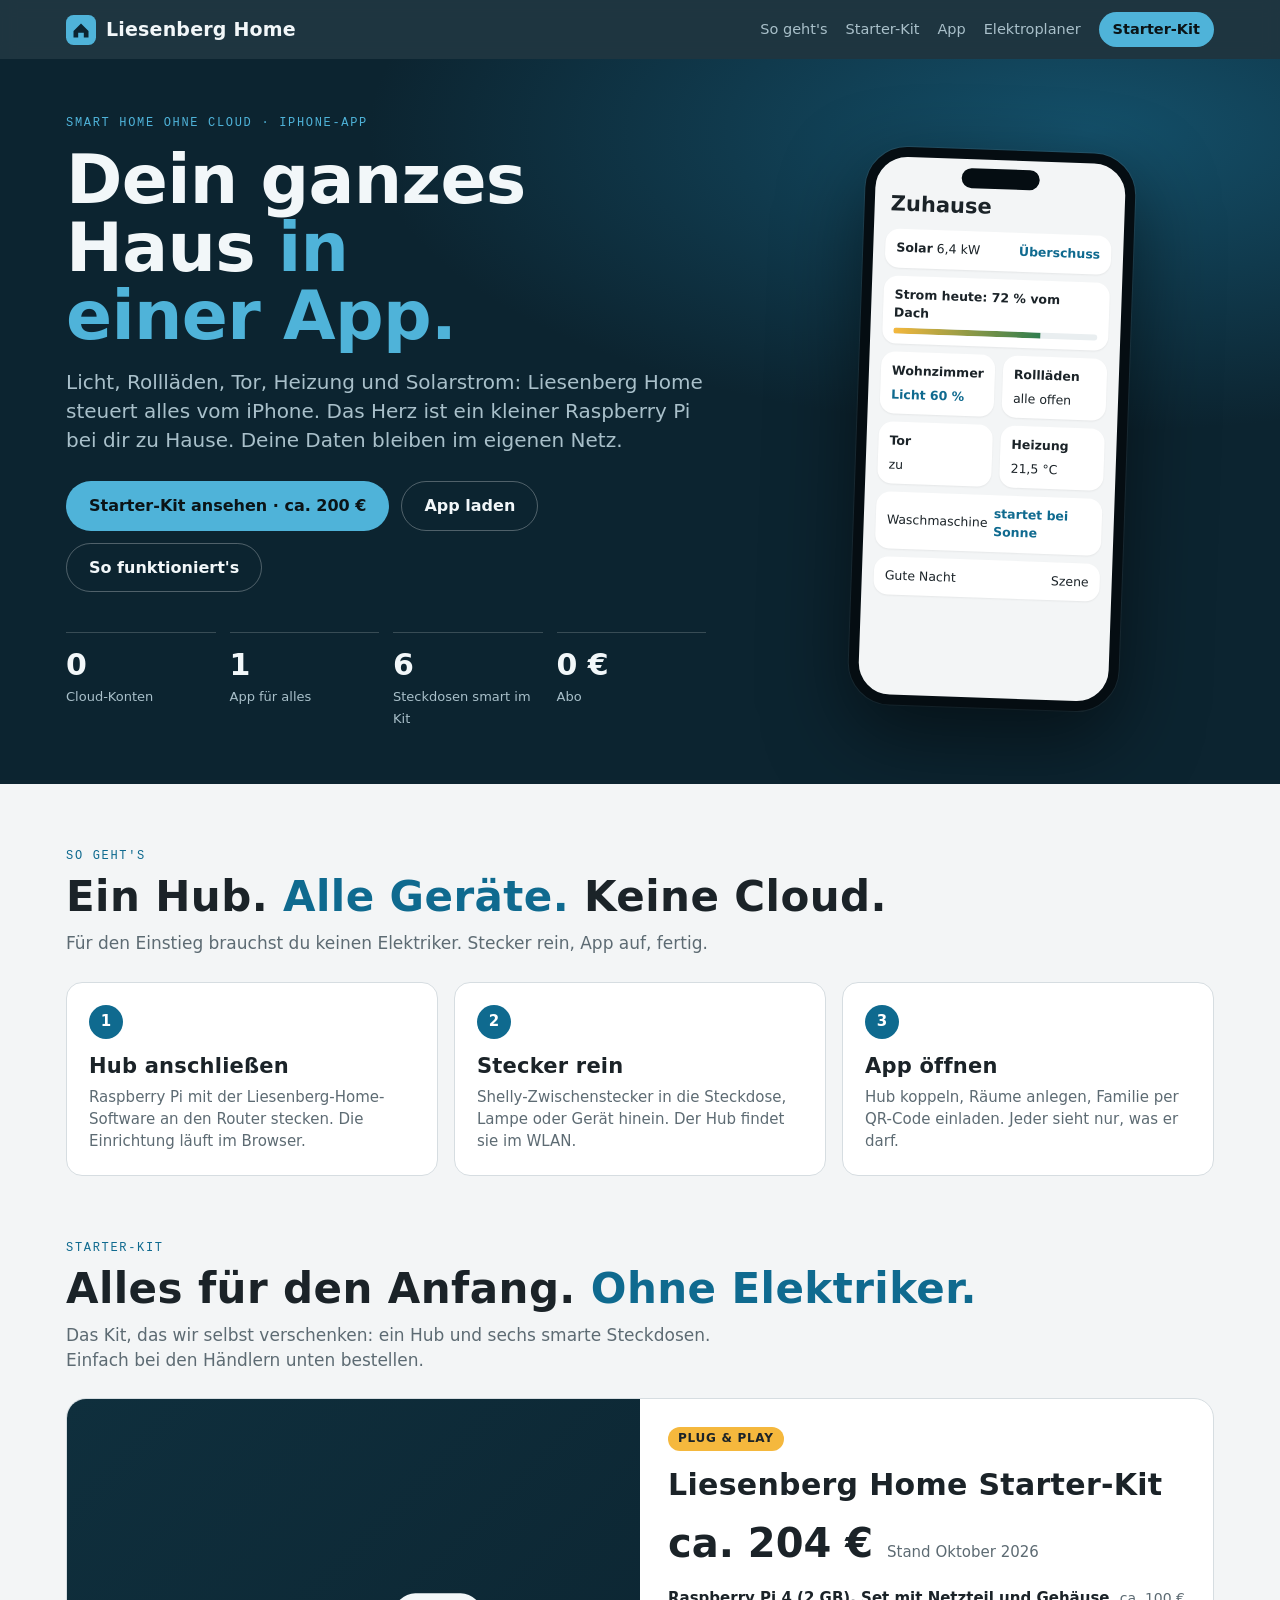
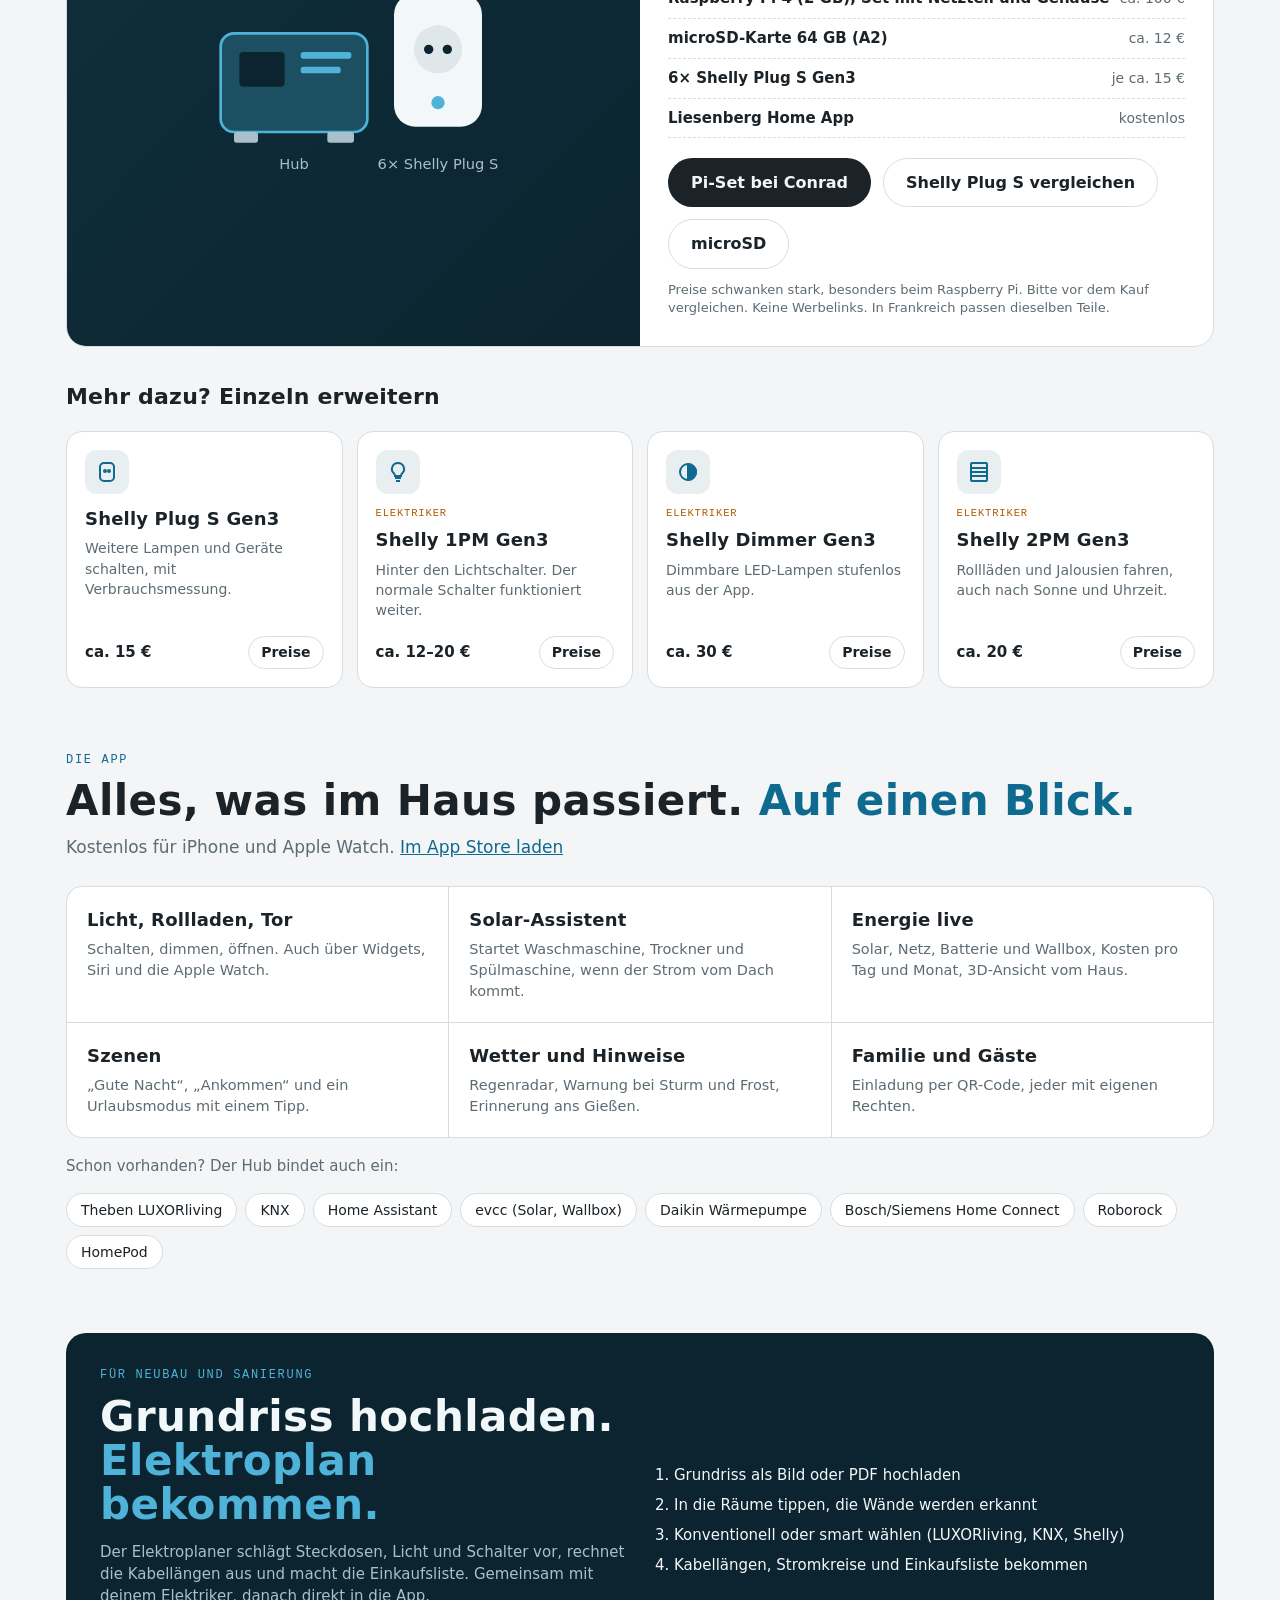
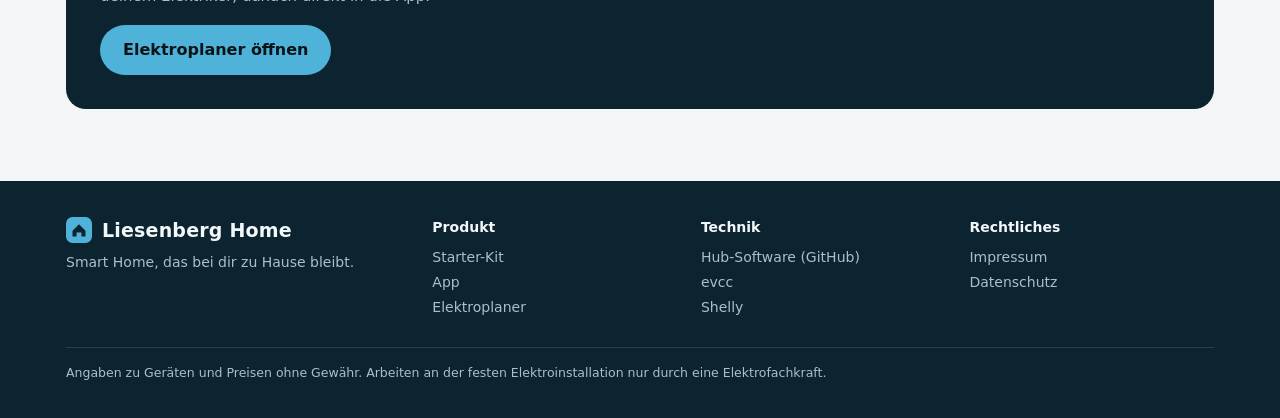
==== commit ad4b8322: "App-Store-Link eingebaut Co-Authored-By: Claude Opus 5.5 (1M context) <noreply@anthropic.com> Claude" ====
--- a/index.html
+++ b/index.html
@@ -134,7 +134,7 @@
     <div class="eyebrow">Smart Home ohne Cloud · iPhone-App</div>
     <h1>Dein ganzes Haus <em>in einer App.</em></h1>
     <p class="lead">Licht, Rollläden, Tor, Heizung und Solarstrom: Liesenberg Home steuert alles vom iPhone. Das Herz ist ein kleiner Raspberry Pi bei dir zu Hause. Deine Daten bleiben im eigenen Netz.</p>
-    <div class="actions"><a class="b pri" href="#starter-kit">Starter-Kit ansehen · ca. 200 €</a><a class="b sec" href="#so-gehts">So funktioniert's</a></div>
+    <div class="actions"><a class="b pri" href="#starter-kit">Starter-Kit ansehen · ca. 200 €</a><a class="b sec js-appstore" href="#app">App laden</a><a class="b sec" href="#so-gehts">So funktioniert's</a></div>
     <div class="stats"><div><b>0</b><span>Cloud-Konten</span></div><div><b>1</b><span>App für alles</span></div><div><b>6</b><span>Steckdosen smart im Kit</span></div><div><b>0 €</b><span>Abo</span></div></div>
   </div>
   <div class="phone" aria-hidden="true">
@@ -246,9 +246,10 @@
 </div></footer>
 <script>
   // Link zur App im App Store hier eintragen, sobald die App freigegeben ist
-  var APP_STORE_URL = "";
+  var APP_STORE_URL = "https://apps.apple.com/app/id6820622767";
   if (APP_STORE_URL) {
     document.getElementById("appstore-line").innerHTML = '<a href="' + APP_STORE_URL + '" target="_blank" rel="noopener">Im App Store laden</a>';
+    document.querySelectorAll(".js-appstore").forEach(function (a) { a.href = APP_STORE_URL; a.target = "_blank"; a.rel = "noopener"; });
   }
 </script>
 </body>
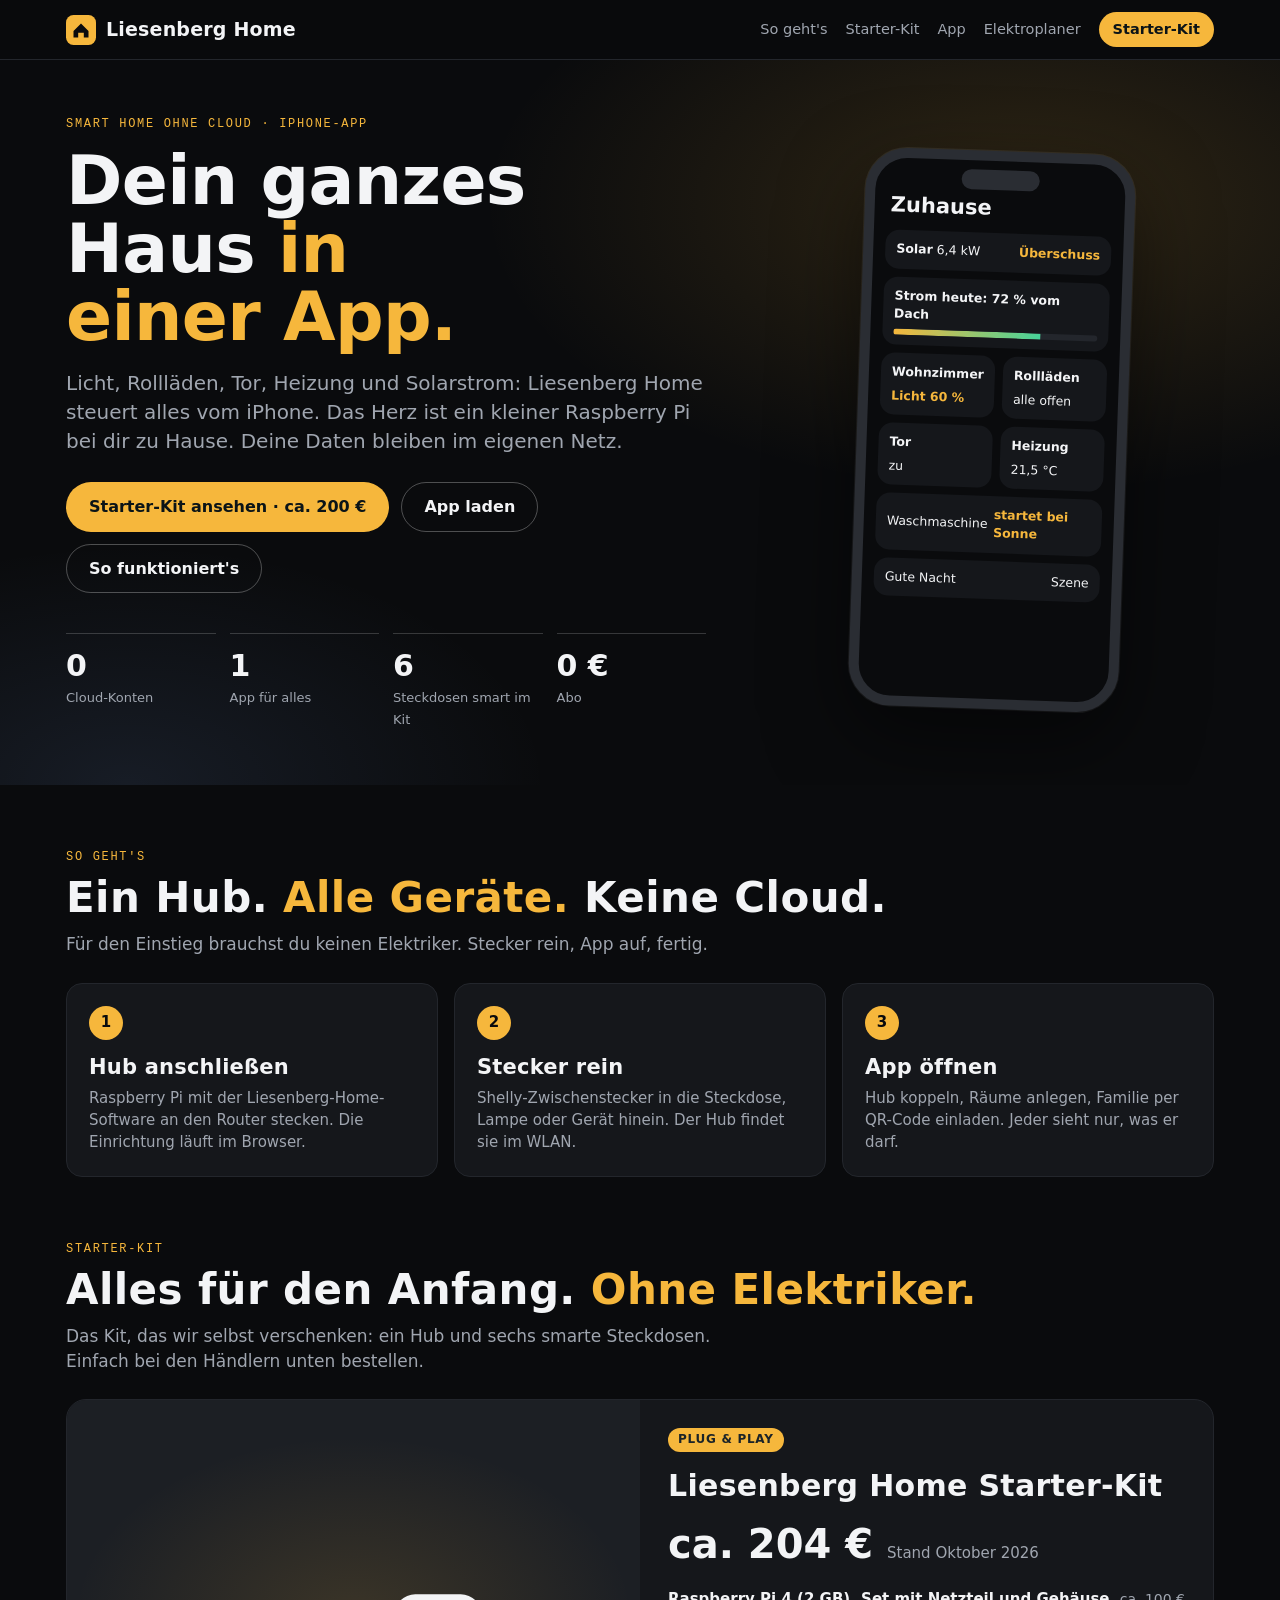
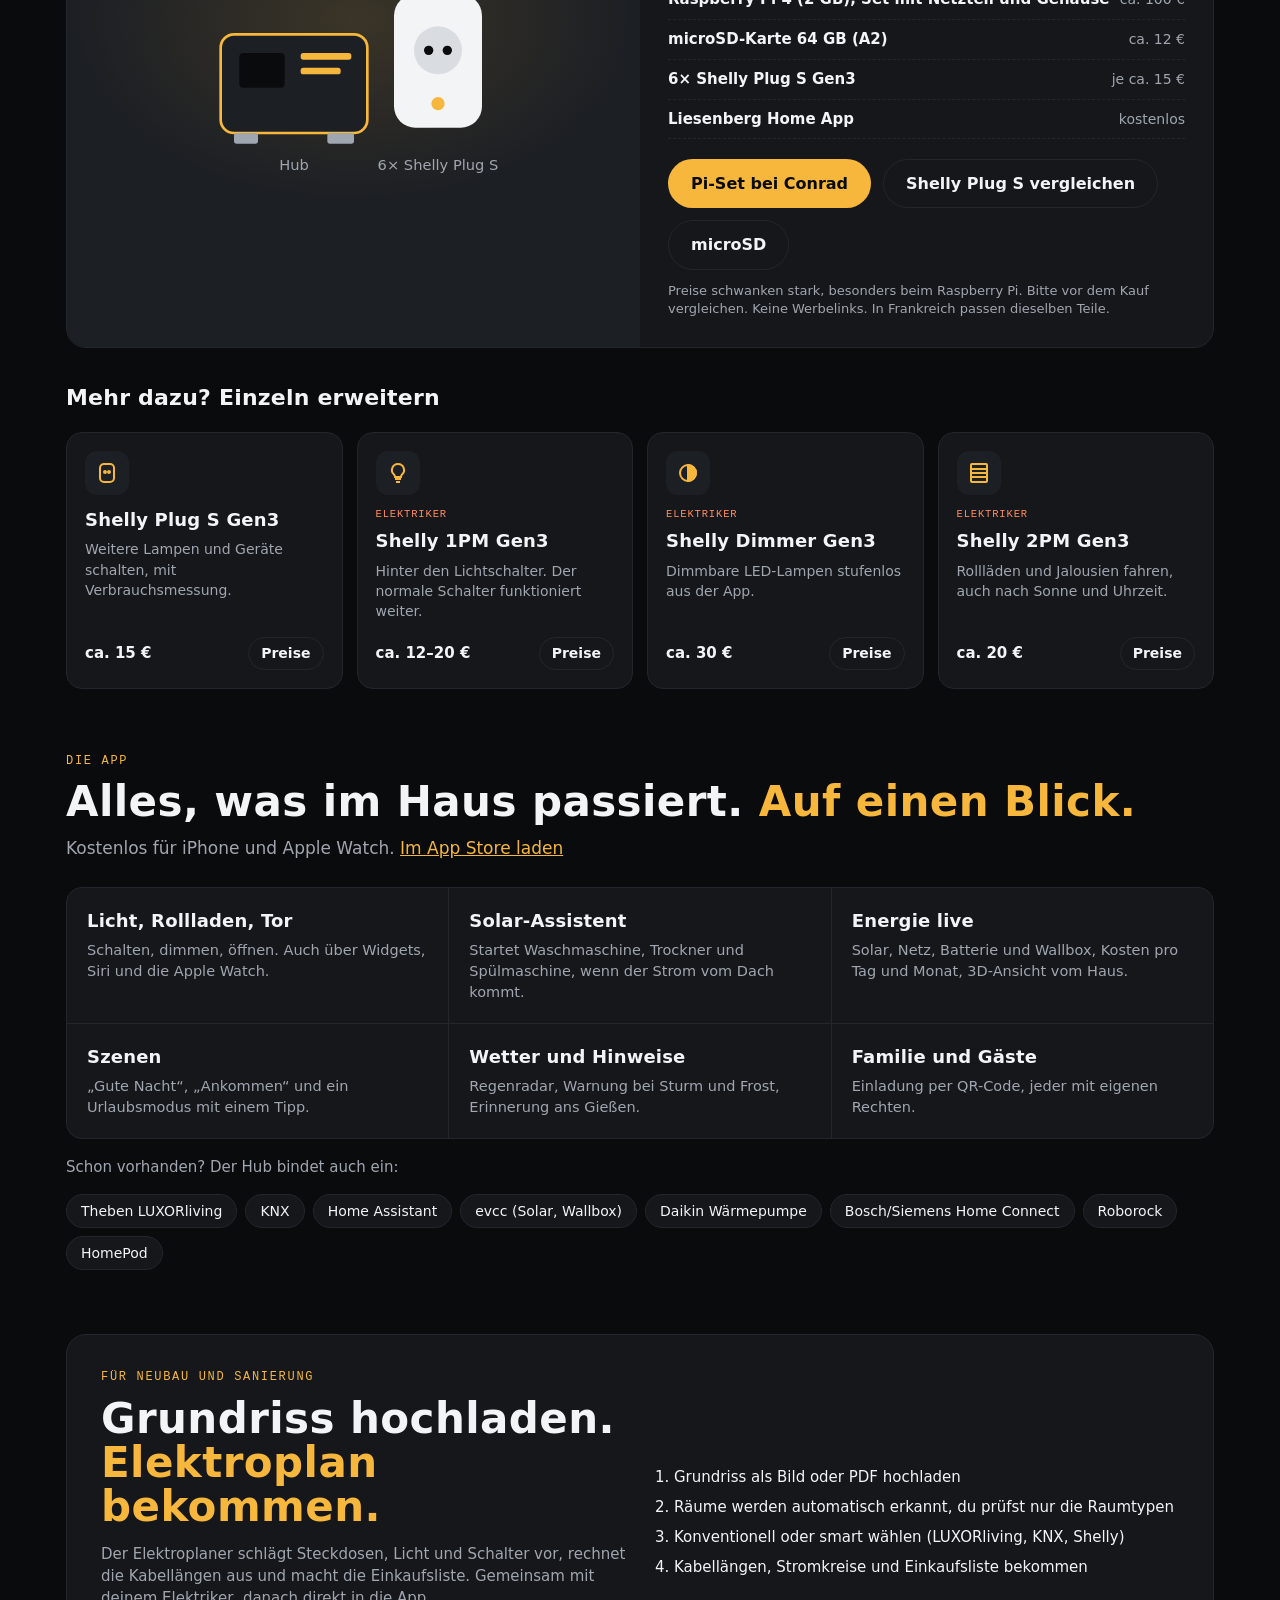
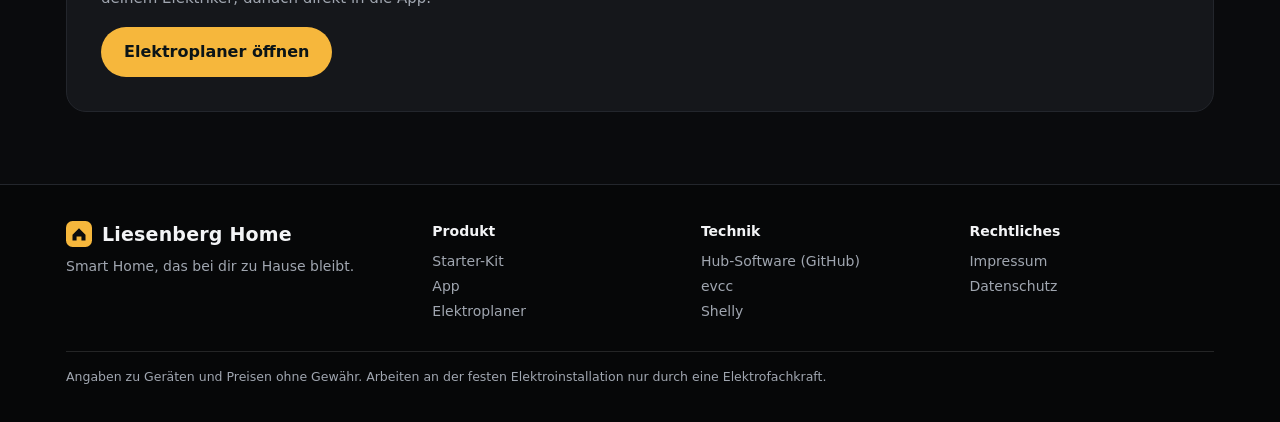
==== commit e04c5435: "Farben der App übernommen; alle Räume automatisch erkennen Co-Authored-By: Claude Opus 5.5 (1M conte" ====
--- a/index.html
+++ b/index.html
@@ -13,10 +13,10 @@
   }
 </script>
 <style>
-  :root{--hero:#0c2430;--hero-ink:#f2f7f9;--hero-muted:#a9c0ca;--glow:#4fb3d9;--sun:#f5b83d}
+  :root{--hero:#0A0B0D;--hero-ink:#F3F4F6;--hero-muted:#A0A6B0;--glow:#F6B73C;--sun:#F6B73C}
   body{background:var(--bg);margin:0}
   a{color:var(--accent)}
-  .nav{position:sticky;top:0;z-index:5;background:color-mix(in srgb,var(--hero) 92%,transparent);backdrop-filter:blur(8px);-webkit-backdrop-filter:blur(8px)}
+  .nav{position:sticky;top:0;z-index:5;border-bottom:1px solid var(--line);background:color-mix(in srgb,var(--hero) 88%,transparent);backdrop-filter:blur(8px);-webkit-backdrop-filter:blur(8px)}
   .nav .in{max-width:1180px;margin:0 auto;padding:12px max(16px,env(safe-area-inset-left,0px));display:flex;align-items:center;gap:18px}
   .logo{display:flex;align-items:center;gap:10px;color:var(--hero-ink);text-decoration:none;font-family:var(--f-display);font-weight:600;font-size:19px;letter-spacing:.01em}
   .logo svg{flex:none}
@@ -26,7 +26,7 @@
   .nav .links a.cta{color:#0b1417;background:var(--glow);padding:7px 14px;border-radius:999px;font-weight:600}
   @media (max-width:720px){.nav .links a:not(.cta){display:none}}
 
-  .hero{background:radial-gradient(1200px 500px at 85% 10%,#14506a 0%,transparent 60%),var(--hero);color:var(--hero-ink);overflow:hidden}
+  .hero{background:radial-gradient(900px 480px at 80% 20%,rgba(246,183,60,.16) 0%,transparent 60%),radial-gradient(700px 400px at 10% 100%,rgba(138,180,255,.10) 0%,transparent 60%),var(--hero);color:var(--hero-ink);overflow:hidden}
   .hero .in{max-width:1180px;margin:0 auto;padding:56px max(16px,env(safe-area-inset-left,0px)) 40px;display:grid;grid-template-columns:minmax(0,1.2fr) minmax(0,.8fr);gap:40px;align-items:center}
   .eyebrow{font-family:var(--f-mono);font-size:12px;letter-spacing:.14em;text-transform:uppercase;color:var(--glow)}
   .hero h1{font-size:clamp(38px,6.4vw,68px);line-height:1;margin:14px 0 18px;letter-spacing:-.01em}
@@ -38,23 +38,23 @@
   .b.pri:hover{filter:brightness(1.08)}
   .b.sec{color:var(--hero-ink);border-color:rgba(255,255,255,.28)}
   .b.sec:hover{border-color:var(--hero-ink)}
-  .b.dark{background:var(--ink);color:var(--bg)}
+  .b.dark{background:var(--accent);color:#0A0B0D}
   .b.line{color:var(--ink);border-color:var(--line);background:var(--panel)}
   .stats{display:grid;grid-template-columns:repeat(4,1fr);gap:14px;margin-top:40px;max-width:640px}
   .stats div{border-top:1px solid rgba(255,255,255,.18);padding-top:10px}
   .stats b{display:block;font-family:var(--f-display);font-size:30px;color:var(--hero-ink)}
   .stats span{font-size:13px;color:var(--hero-muted)}
 
-  .phone{justify-self:center;width:270px;max-width:100%;aspect-ratio:9/18.6;border:10px solid #050d12;border-radius:42px;background:#f3f5f6;padding:30px 12px 12px;display:flex;flex-direction:column;gap:8px;box-shadow:0 30px 80px rgba(0,0,0,.5),0 0 0 1px rgba(255,255,255,.08);position:relative;color:#1b2328;transform:rotate(2deg)}
-  .phone::before{content:"";position:absolute;top:9px;left:50%;transform:translateX(-50%);width:78px;height:20px;border-radius:12px;background:#050d12}
+  .phone{justify-self:center;width:270px;max-width:100%;aspect-ratio:9/18.6;border:10px solid #2a2d33;border-radius:42px;background:#0A0B0D;padding:30px 12px 12px;display:flex;flex-direction:column;gap:8px;box-shadow:0 30px 80px rgba(0,0,0,.5),0 0 0 1px rgba(255,255,255,.08);position:relative;color:#F3F4F6;transform:rotate(2deg)}
+  .phone::before{content:"";position:absolute;top:9px;left:50%;transform:translateX(-50%);width:78px;height:20px;border-radius:12px;background:#2a2d33}
   .phone .t{font-family:var(--f-display);font-weight:600;font-size:21px;margin:2px 4px}
-  .tile{background:#fff;border-radius:14px;padding:10px 11px;font-size:12.5px;display:flex;justify-content:space-between;align-items:center;gap:6px;box-shadow:0 1px 2px rgba(0,0,0,.06)}
+  .tile{background:#15171B;border-radius:14px;padding:10px 11px;font-size:12.5px;display:flex;justify-content:space-between;align-items:center;gap:6px;}
   .tile b{font-weight:600}
-  .tile .on{color:#0f6a8f;font-weight:600}
+  .tile .on{color:#F6B73C;font-weight:600}
   .two{display:grid;grid-template-columns:1fr 1fr;gap:8px}
   .two .tile{flex-direction:column;align-items:flex-start}
-  .flow{height:6px;border-radius:3px;background:#e9eef0;overflow:hidden;width:100%}
-  .flow i{display:block;height:100%;width:72%;background:linear-gradient(90deg,var(--sun),#2f7d4f)}
+  .flow{height:6px;border-radius:3px;background:#23262C;overflow:hidden;width:100%}
+  .flow i{display:block;height:100%;width:72%;background:linear-gradient(90deg,#F6B73C,#46D39A)}
 
   main section{max-width:1180px;margin:0 auto;padding:64px max(16px,env(safe-area-inset-left,0px)) 0}
   .kicker{font-family:var(--f-mono);font-size:12px;letter-spacing:.14em;text-transform:uppercase;color:var(--accent)}
@@ -69,7 +69,7 @@
   .step3 p{margin:0;color:var(--muted)}
 
   .kit{display:grid;grid-template-columns:minmax(0,1fr) minmax(0,1fr);gap:0;background:var(--panel);border:1px solid var(--line);border-radius:20px;overflow:hidden}
-  .kit .pic{background:linear-gradient(135deg,#0f2f3d,#0c2430);display:grid;place-items:center;padding:30px;min-height:280px}
+  .kit .pic{background:radial-gradient(400px 260px at 50% 40%,rgba(246,183,60,.14),transparent 70%),var(--soft);display:grid;place-items:center;padding:30px;min-height:280px}
   .kit .body{padding:28px}
   .badge{display:inline-block;background:var(--sun);color:#1b2328;font-weight:700;font-size:12px;letter-spacing:.06em;text-transform:uppercase;border-radius:999px;padding:3px 10px}
   .kit h3{font-size:30px;margin:12px 0 4px}
@@ -96,7 +96,7 @@
   .feat h3{font-size:18px;margin-bottom:6px}
   .feat p{margin:0;color:var(--muted);font-size:14.5px}
 
-  .planner{display:grid;grid-template-columns:minmax(0,1fr) minmax(0,1fr);gap:28px;align-items:center;background:var(--hero);color:var(--hero-ink);border-radius:20px;padding:34px}
+  .planner{display:grid;grid-template-columns:minmax(0,1fr) minmax(0,1fr);gap:28px;align-items:center;background:var(--panel);border:1px solid var(--line);color:var(--hero-ink);border-radius:20px;padding:34px}
   .planner h2{color:var(--hero-ink)}
   .planner h2 em{color:var(--glow)}
   .planner p{color:var(--hero-muted)}
@@ -105,7 +105,7 @@
   .sys{display:flex;flex-wrap:wrap;gap:8px;margin-top:6px}
   .sys span{border:1px solid var(--line);background:var(--panel);border-radius:999px;padding:6px 14px;font-size:14px}
 
-  footer{margin-top:72px;background:var(--hero);color:var(--hero-muted)}
+  footer{margin-top:72px;background:#060708;border-top:1px solid var(--line);color:var(--hero-muted)}
   footer .in{max-width:1180px;margin:0 auto;padding:36px max(16px,env(safe-area-inset-left,0px));display:grid;grid-template-columns:1.4fr 1fr 1fr 1fr;gap:24px;font-size:14px}
   footer h4{color:var(--hero-ink);font-size:14px;margin:0 0 10px;font-family:var(--f-body)}
   footer a{color:var(--hero-muted);text-decoration:none;display:block;margin:5px 0}
@@ -125,7 +125,7 @@
 </head>
 <body>
 <header class="nav"><div class="in">
-  <a class="logo" href="#top"><svg width="30" height="30" viewBox="0 0 32 32" aria-hidden="true"><rect width="32" height="32" rx="8" fill="#4fb3d9"/><path d="M8 17 16 9l8 8v7h-5v-5h-6v5H8z" fill="#0c2430"/></svg>Liesenberg Home</a>
+  <a class="logo" href="#top"><svg width="30" height="30" viewBox="0 0 32 32" aria-hidden="true"><rect width="32" height="32" rx="8" fill="#F6B73C"/><path d="M8 17 16 9l8 8v7h-5v-5h-6v5H8z" fill="#0A0B0D"/></svg>Liesenberg Home</a>
   <nav class="links"><a href="#so-gehts">So geht's</a><a href="#starter-kit">Starter-Kit</a><a href="#app">App</a><a href="#planer">Elektroplaner</a><a class="cta" href="#starter-kit">Starter-Kit</a></nav>
 </div></header>
 
@@ -170,10 +170,10 @@
     <p class="intro">Das Kit, das wir selbst verschenken: ein Hub und sechs smarte Steckdosen. Einfach bei den Händlern unten bestellen.</p>
     <div class="kit">
       <div class="pic"><svg viewBox="0 0 240 200" width="100%" style="max-width:320px" aria-hidden="true">
-        <rect x="20" y="70" width="110" height="74" rx="10" fill="#1d4f63" stroke="#4fb3d9" stroke-width="2"/><rect x="34" y="84" width="34" height="26" rx="3" fill="#0c2430"/><g fill="#4fb3d9"><rect x="80" y="84" width="38" height="5" rx="2"/><rect x="80" y="95" width="30" height="5" rx="2"/></g><rect x="30" y="144" width="18" height="8" rx="2" fill="#a9c0ca"/><rect x="100" y="144" width="20" height="8" rx="2" fill="#a9c0ca"/>
-        <text x="75" y="172" text-anchor="middle" fill="#a9c0ca" font-size="11" font-family="system-ui">Hub</text>
-        <g transform="translate(150 40)"><rect width="66" height="100" rx="16" fill="#f2f7f9"/><circle cx="33" cy="42" r="18" fill="#dfe7ea"/><circle cx="26" cy="42" r="3.5" fill="#0c2430"/><circle cx="40" cy="42" r="3.5" fill="#0c2430"/><circle cx="33" cy="82" r="5" fill="#4fb3d9"/></g>
-        <text x="183" y="172" text-anchor="middle" fill="#a9c0ca" font-size="11" font-family="system-ui">6× Shelly Plug S</text>
+        <rect x="20" y="70" width="110" height="74" rx="10" fill="#1C1F24" stroke="#F6B73C" stroke-width="2"/><rect x="34" y="84" width="34" height="26" rx="3" fill="#0A0B0D"/><g fill="#F6B73C"><rect x="80" y="84" width="38" height="5" rx="2"/><rect x="80" y="95" width="30" height="5" rx="2"/></g><rect x="30" y="144" width="18" height="8" rx="2" fill="#A0A6B0"/><rect x="100" y="144" width="20" height="8" rx="2" fill="#A0A6B0"/>
+        <text x="75" y="172" text-anchor="middle" fill="#A0A6B0" font-size="11" font-family="system-ui">Hub</text>
+        <g transform="translate(150 40)"><rect width="66" height="100" rx="16" fill="#F3F4F6"/><circle cx="33" cy="42" r="18" fill="#d9dce1"/><circle cx="26" cy="42" r="3.5" fill="#0A0B0D"/><circle cx="40" cy="42" r="3.5" fill="#0A0B0D"/><circle cx="33" cy="82" r="5" fill="#F6B73C"/></g>
+        <text x="183" y="172" text-anchor="middle" fill="#A0A6B0" font-size="11" font-family="system-ui">6× Shelly Plug S</text>
       </svg></div>
       <div class="body">
         <span class="badge">Plug &amp; Play</span>
@@ -229,7 +229,7 @@
       </div>
       <ol>
         <li>Grundriss als Bild oder PDF hochladen</li>
-        <li>In die Räume tippen, die Wände werden erkannt</li>
+        <li>Räume werden automatisch erkannt, du prüfst nur die Raumtypen</li>
         <li>Konventionell oder smart wählen (LUXORliving, KNX, Shelly)</li>
         <li>Kabellängen, Stromkreise und Einkaufsliste bekommen</li>
       </ol>
@@ -238,7 +238,7 @@
 </main>
 
 <footer><div class="in">
-  <div><a class="logo" href="#top" style="margin:0 0 8px"><svg width="26" height="26" viewBox="0 0 32 32" aria-hidden="true"><rect width="32" height="32" rx="8" fill="#4fb3d9"/><path d="M8 17 16 9l8 8v7h-5v-5h-6v5H8z" fill="#0c2430"/></svg>Liesenberg Home</a>Smart Home, das bei dir zu Hause bleibt.</div>
+  <div><a class="logo" href="#top" style="margin:0 0 8px"><svg width="26" height="26" viewBox="0 0 32 32" aria-hidden="true"><rect width="32" height="32" rx="8" fill="#F6B73C"/><path d="M8 17 16 9l8 8v7h-5v-5h-6v5H8z" fill="#0A0B0D"/></svg>Liesenberg Home</a>Smart Home, das bei dir zu Hause bleibt.</div>
   <div><h4>Produkt</h4><a href="#starter-kit">Starter-Kit</a><a href="#app">App</a><a href="planer.html">Elektroplaner</a></div>
   <div><h4>Technik</h4><a href="https://github.com/michaelliesenberg/LiesenbergHome" target="_blank" rel="noopener">Hub-Software (GitHub)</a><a href="https://evcc.io" target="_blank" rel="noopener">evcc</a><a href="https://www.shelly.com/de" target="_blank" rel="noopener">Shelly</a></div>
   <div><h4>Rechtliches</h4><a href="impressum.html">Impressum</a><a href="datenschutz.html">Datenschutz</a></div>
@@ -246,7 +246,7 @@
 </div></footer>
 <script>
   // Link zur App im App Store hier eintragen, sobald die App freigegeben ist
-  var APP_STORE_URL = "https://apps.apple.com/app/id6820622767";
+  var APP_STORE_URL = "https://apps.apple.com/de/app/liesenberg-home/id6820622767";
   if (APP_STORE_URL) {
     document.getElementById("appstore-line").innerHTML = '<a href="' + APP_STORE_URL + '" target="_blank" rel="noopener">Im App Store laden</a>';
     document.querySelectorAll(".js-appstore").forEach(function (a) { a.href = APP_STORE_URL; a.target = "_blank"; a.rel = "noopener"; });
--- a/styles.css
+++ b/styles.css
@@ -1,22 +1,16 @@
 /* Layout: Werkzeug-Oberfläche wie ein Installationsplan – Kopfzeile mit Plan, Reiter, Raumkarten im Raster; Kürzel wie in der Plan-Legende */
+/* Farben aus der Liesenberg-Home-App (Theme.swift): dunkel und minimal, Akzent Solar-Gelb */
 :root{
-  --bg:#f3f5f6; --panel:#ffffff; --ink:#1b2328; --muted:#5d6b73; --line:#d6dde1; --soft:#e9eef0;
-  --accent:#0f6a8f; --accent-ink:#ffffff; --warn:#b35c00; --ok:#2f7d4f; --bad:#b3261e;
-  --l1:#7a4a2a; --l2:#2a2a2a; --l3:#8a9196; --n:#2c6fb7; --pe:#5f8f2e;
-  --f-display:"Arial Narrow","Roboto Condensed",system-ui,sans-serif;
-  --f-body:system-ui,-apple-system,"Segoe UI",Roboto,sans-serif;
-  --f-mono:ui-monospace,Menlo,Consolas,monospace;
+  --bg:#0A0B0D; --panel:#15171B; --ink:#F3F4F6; --muted:#A0A6B0; --line:#23262C; --soft:#1C1F24;
+  --accent:#F6B73C; --accent-ink:#0A0B0D; --warn:#FF8A5B; --ok:#46D39A; --bad:#ff6b6b; --grid:#8AB4FF; --faint:#5A606A;
+  --l1:#c08457; --l2:#d0d0d0; --l3:#9aa3a8; --n:#8AB4FF; --pe:#46D39A;
+  --f-display:-apple-system,BlinkMacSystemFont,"SF Pro Display","Segoe UI",Roboto,system-ui,sans-serif;
+  --f-body:-apple-system,BlinkMacSystemFont,"SF Pro Text","Segoe UI",Roboto,system-ui,sans-serif;
+  --f-mono:ui-monospace,"SF Mono",Menlo,Consolas,monospace;
+  --radius:20px; color-scheme:dark;
 }
-@media (prefers-color-scheme: dark){:root:not([data-theme="light"]){
-  --bg:#12171a; --panel:#1a2125; --ink:#e4eaed; --muted:#97a6ae; --line:#2e383d; --soft:#222b30;
-  --accent:#4fb3d9; --accent-ink:#0b1417; --warn:#f0a24b; --ok:#6cc58f; --bad:#ff8a80;
-  --l1:#c08457; --l2:#d0d0d0; --l3:#9aa3a8; --n:#6aa8ef; --pe:#9ccc65; color-scheme:dark}}
-:root[data-theme="dark"]{
-  --bg:#12171a; --panel:#1a2125; --ink:#e4eaed; --muted:#97a6ae; --line:#2e383d; --soft:#222b30;
-  --accent:#4fb3d9; --accent-ink:#0b1417; --warn:#f0a24b; --ok:#6cc58f; --bad:#ff8a80;
-  --l1:#c08457; --l2:#d0d0d0; --l3:#9aa3a8; --n:#6aa8ef; --pe:#9ccc65; color-scheme:dark}
 *{box-sizing:border-box}
-body{background:var(--bg);color:var(--ink);font-family:var(--f-body);font-size:15px;line-height:1.45}
+body{margin:0;background:var(--bg);color:var(--ink);font-family:var(--f-body);font-size:15px;line-height:1.45}
 .wrap{max-width:1180px;margin:0 auto;padding-left:max(16px,env(safe-area-inset-left,0px));padding-right:max(16px,env(safe-area-inset-right,0px));padding-block:18px 48px}
 h1,h2,h3{font-family:var(--f-display);font-weight:600;letter-spacing:.01em;text-wrap:balance;margin:0}
 h1{font-size:28px} h2{font-size:22px} h3{font-size:18px}
@@ -140,9 +134,9 @@
 .ed-svg{display:block;touch-action:pan-x pan-y;user-select:none;-webkit-user-select:none}
 .ed-svg.tool-room,.ed-svg.tool-move{touch-action:none}
 .ed-svg.tool-scale,.ed-svg.tool-board,.ed-svg.tool-room,.ed-svg.tool-add{cursor:crosshair}
-.ed-room rect{fill:rgba(15,106,143,.07);stroke:#0f6a8f;stroke-width:2;vector-effect:non-scaling-stroke}
-.ed-room.sel rect{fill:rgba(15,106,143,.14)}
-.ed-rname{fill:#0f6a8f;font-weight:600;font-family:var(--f-body);paint-order:stroke;stroke:#fff;stroke-width:3px}
+.ed-room rect{fill:rgba(246,183,60,.12);stroke:#d9951a;stroke-width:2;vector-effect:non-scaling-stroke}
+.ed-room.sel rect{fill:rgba(246,183,60,.26)}
+.ed-rname{fill:#9a6400;font-weight:600;font-family:var(--f-body);paint-order:stroke;stroke:#fff;stroke-width:3px}
 .ed-it circle{fill:#fff;stroke:#1b2328;stroke-width:1.5;vector-effect:non-scaling-stroke}
 .ed-it text,.ed-board text{text-anchor:middle;font-family:var(--f-mono);font-weight:700;fill:#1b2328;pointer-events:none}
 .ed-it.k-licht circle,.ed-it.k-dimm circle{fill:#fff4c2}
@@ -167,3 +161,11 @@
 section.res h2{margin-bottom:8px}
 body.busy,body.busy *{cursor:progress!important}
 td .step{display:inline-flex}
+/* App-Look: runde Karten, Pillen-Knöpfe */
+.btn{border-radius:12px;background:var(--soft);border-color:var(--line)}
+.btn.primary{color:var(--accent-ink)}
+.room,.card,.stat,.opt,.drop{border-radius:var(--radius)}
+.top{border-bottom:1px solid var(--line)}
+.brand small a{color:var(--accent)!important}
+select,input[type=text],input[type=number],input[type=date],input[type=email],textarea{background:var(--soft);border-color:var(--line);border-radius:10px}
+.ed-hint{border-left-color:var(--accent)}
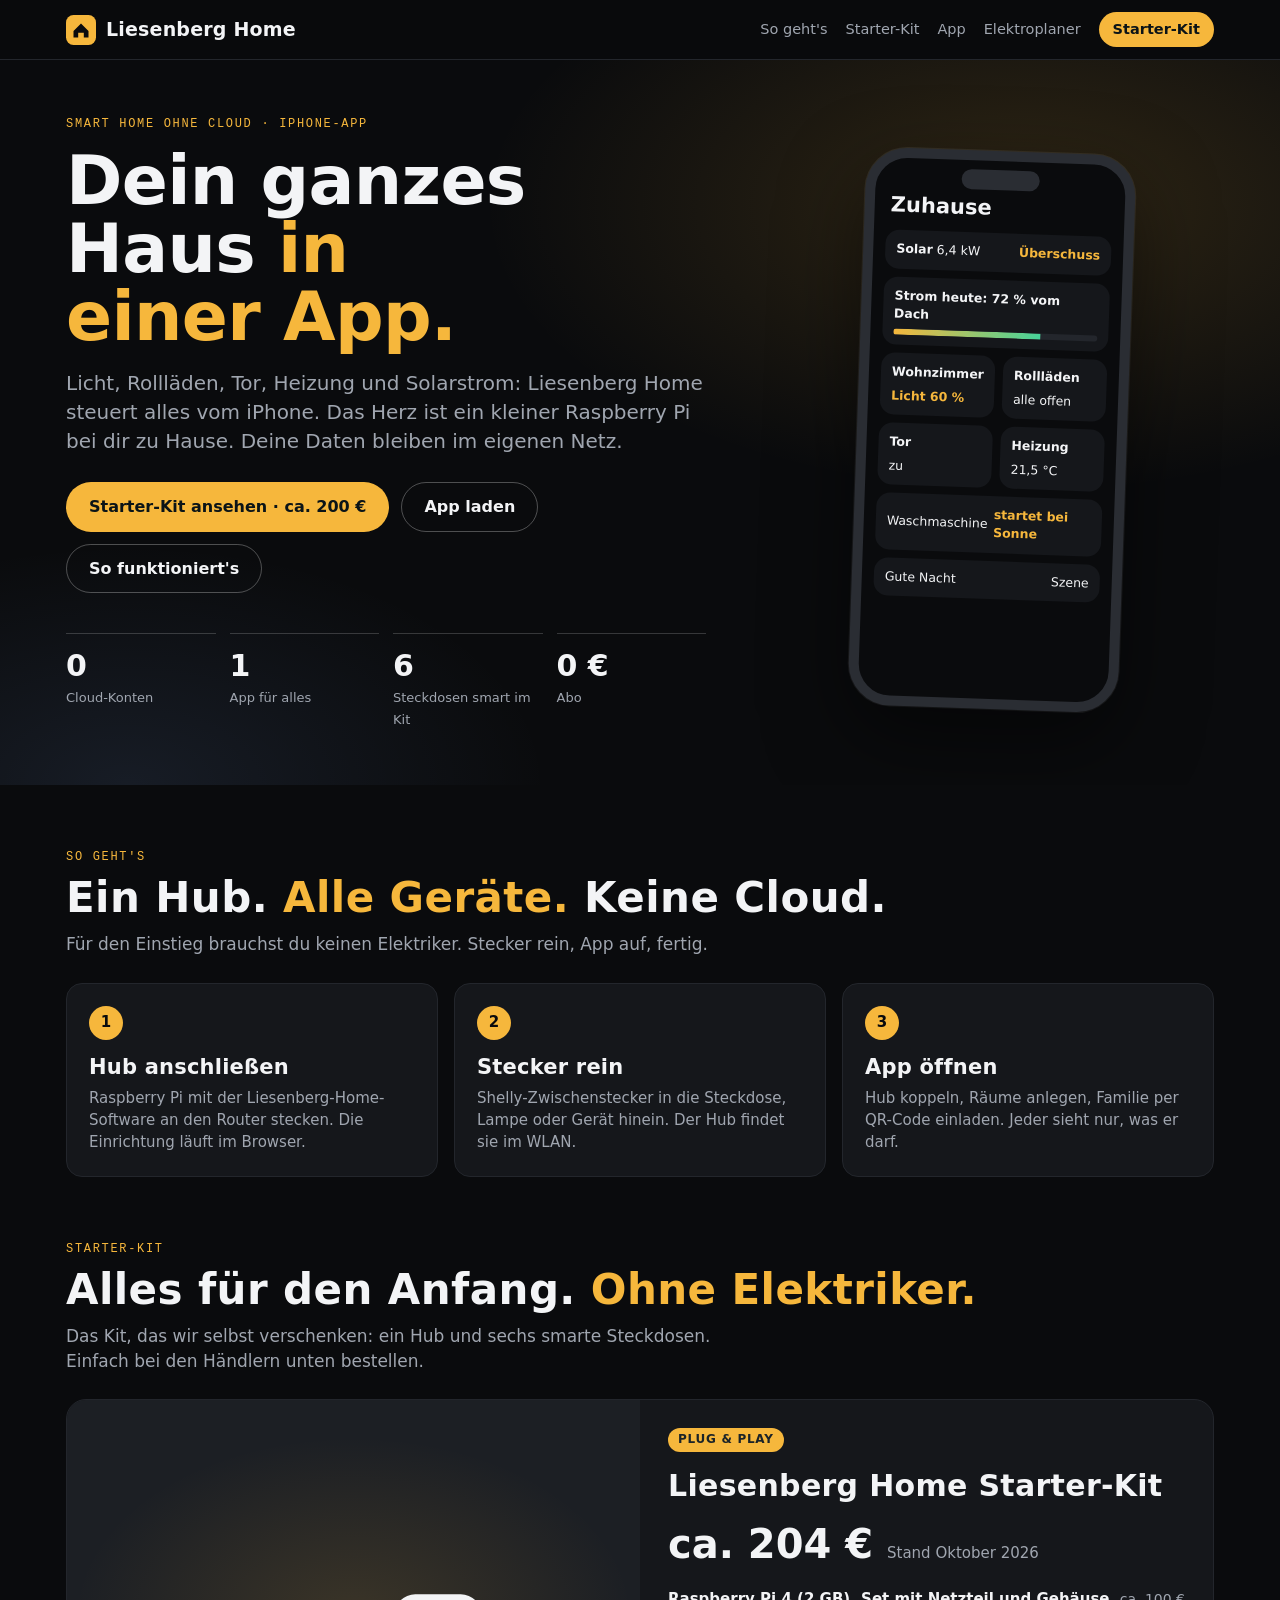
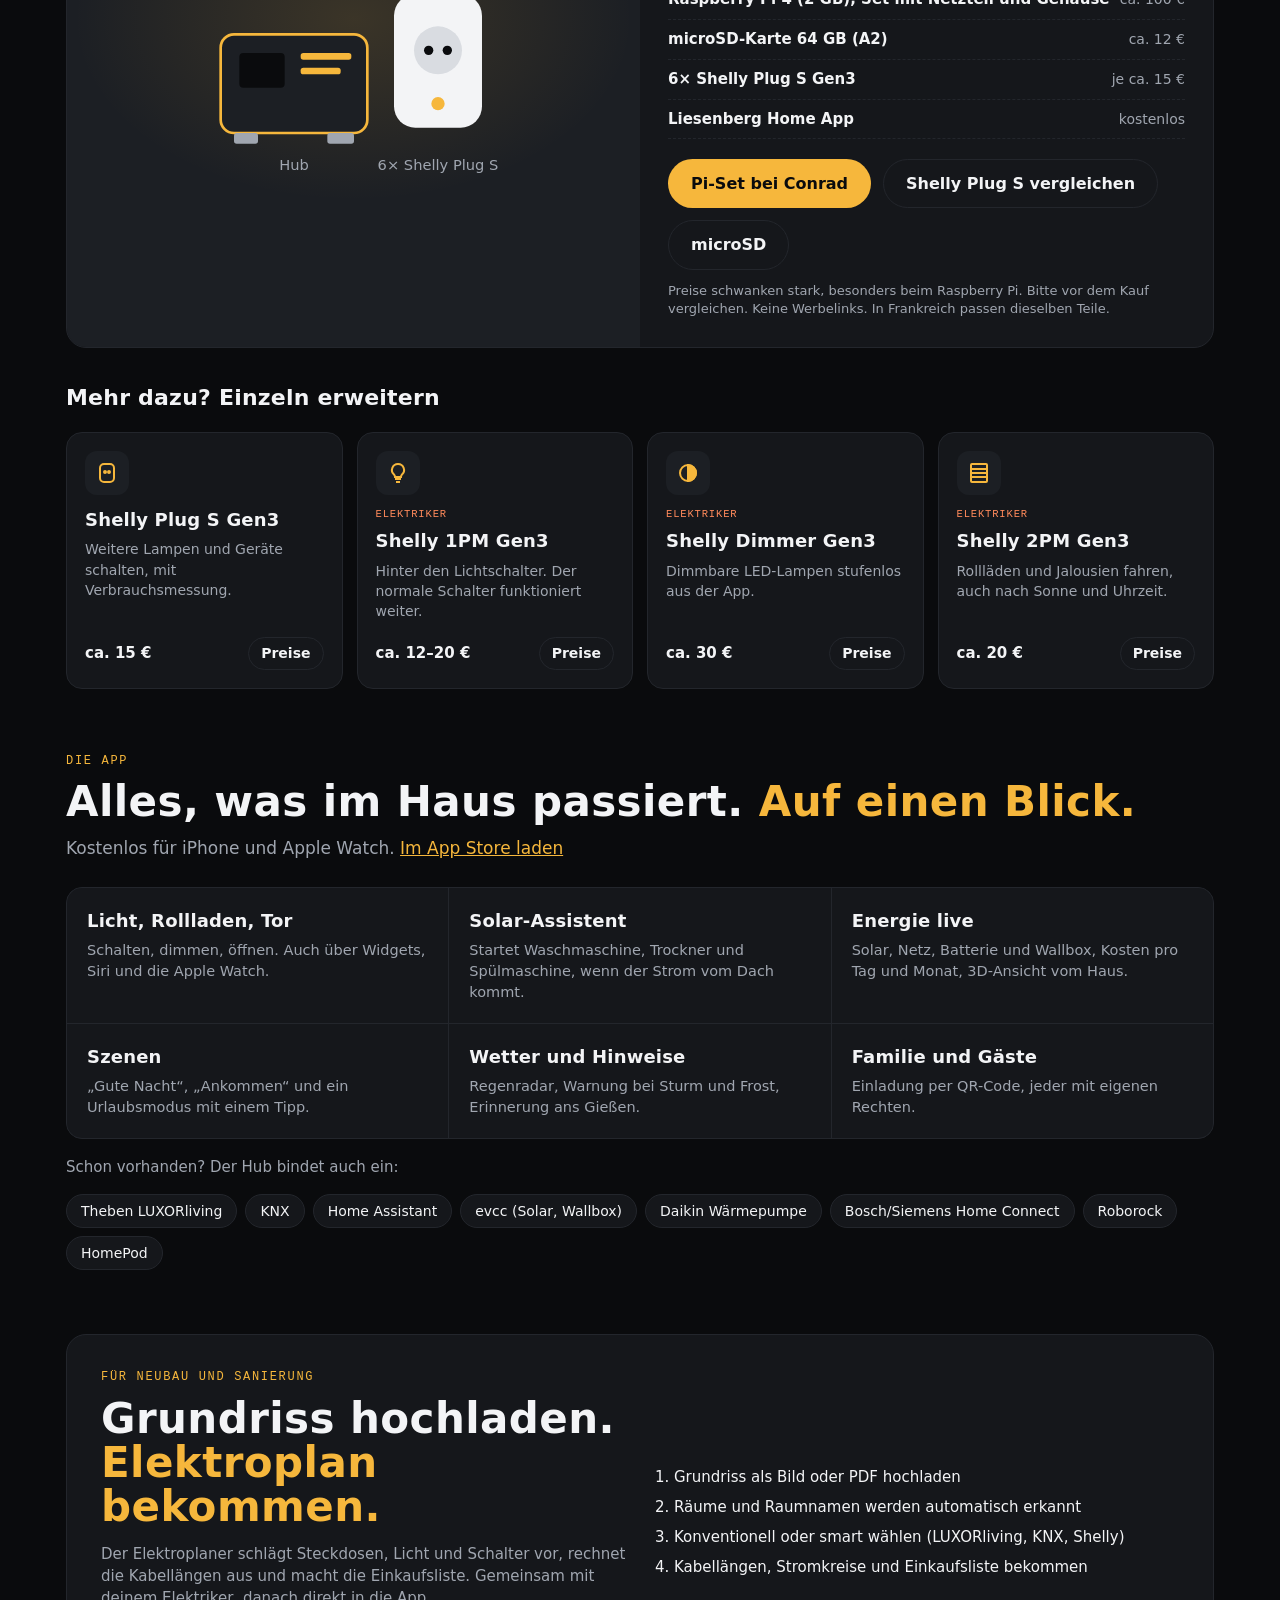
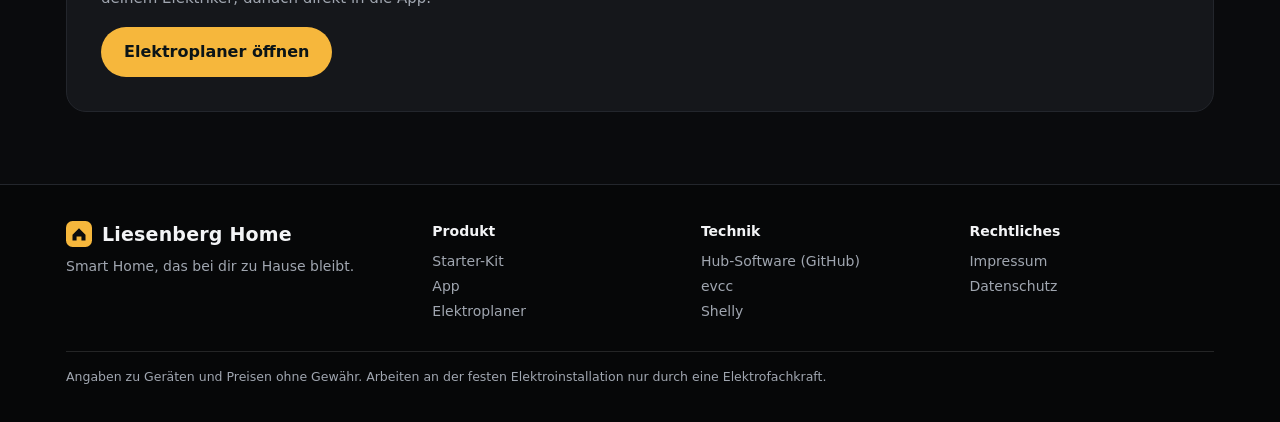
==== commit b808abf0: "Raumnamen per kostenloser Texterkennung im Browser (Tesseract.js) lesen Co-Authored-By: Claude Opus " ====
--- a/index.html
+++ b/index.html
@@ -229,7 +229,7 @@
       </div>
       <ol>
         <li>Grundriss als Bild oder PDF hochladen</li>
-        <li>Räume werden automatisch erkannt, du prüfst nur die Raumtypen</li>
+        <li>Räume und Raumnamen werden automatisch erkannt</li>
         <li>Konventionell oder smart wählen (LUXORliving, KNX, Shelly)</li>
         <li>Kabellängen, Stromkreise und Einkaufsliste bekommen</li>
       </ol>
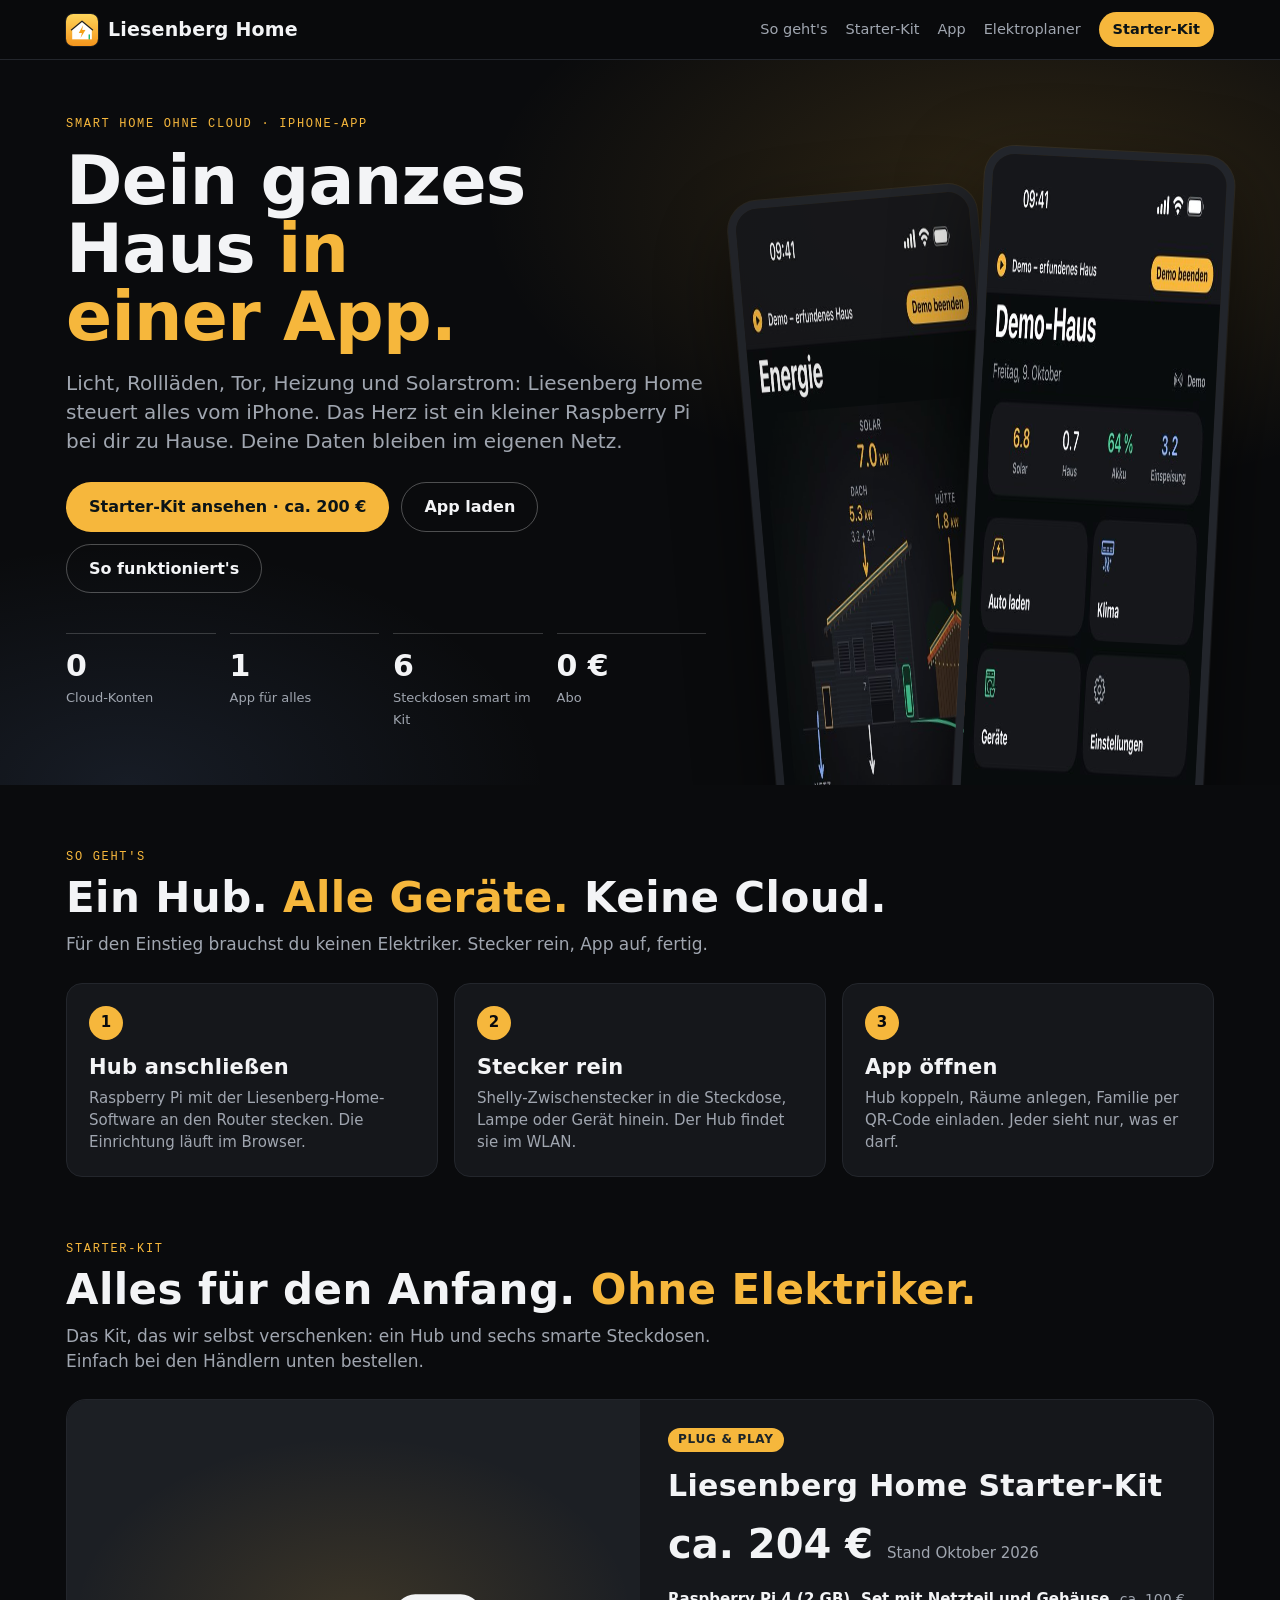
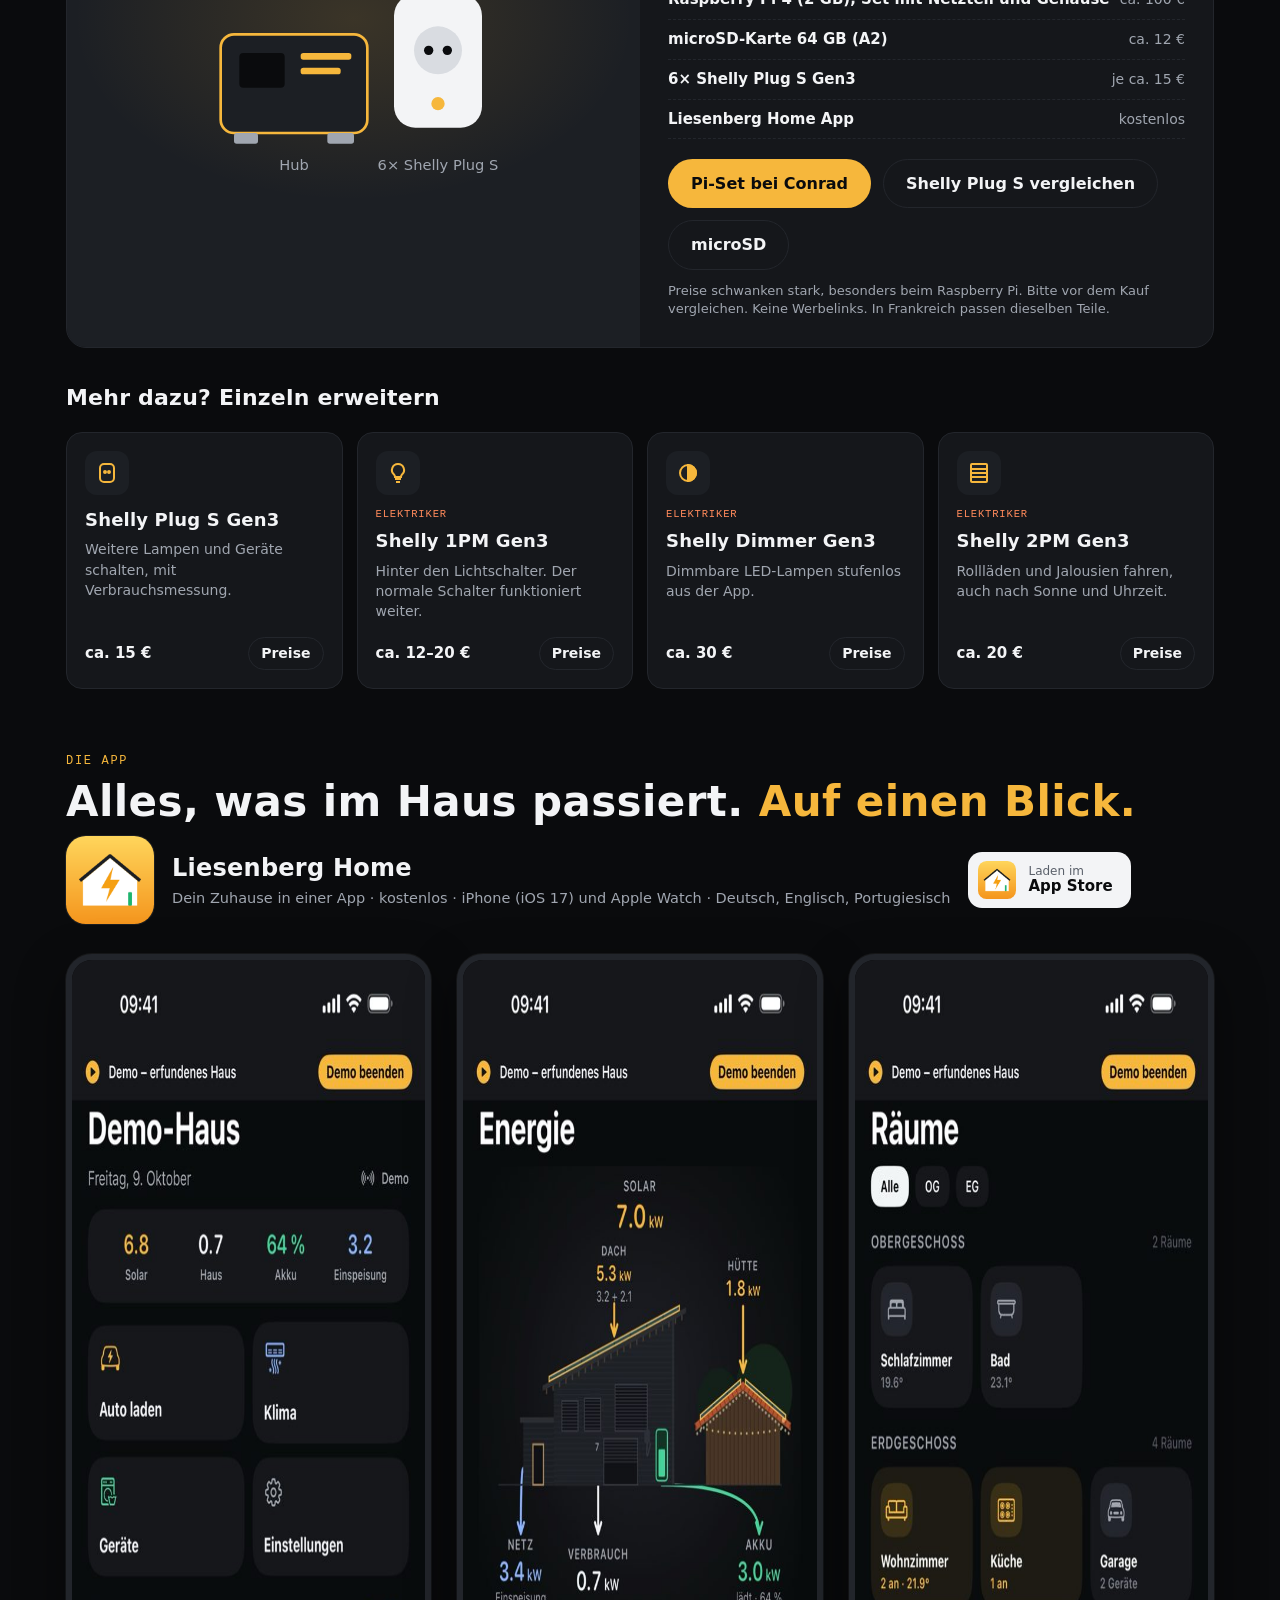
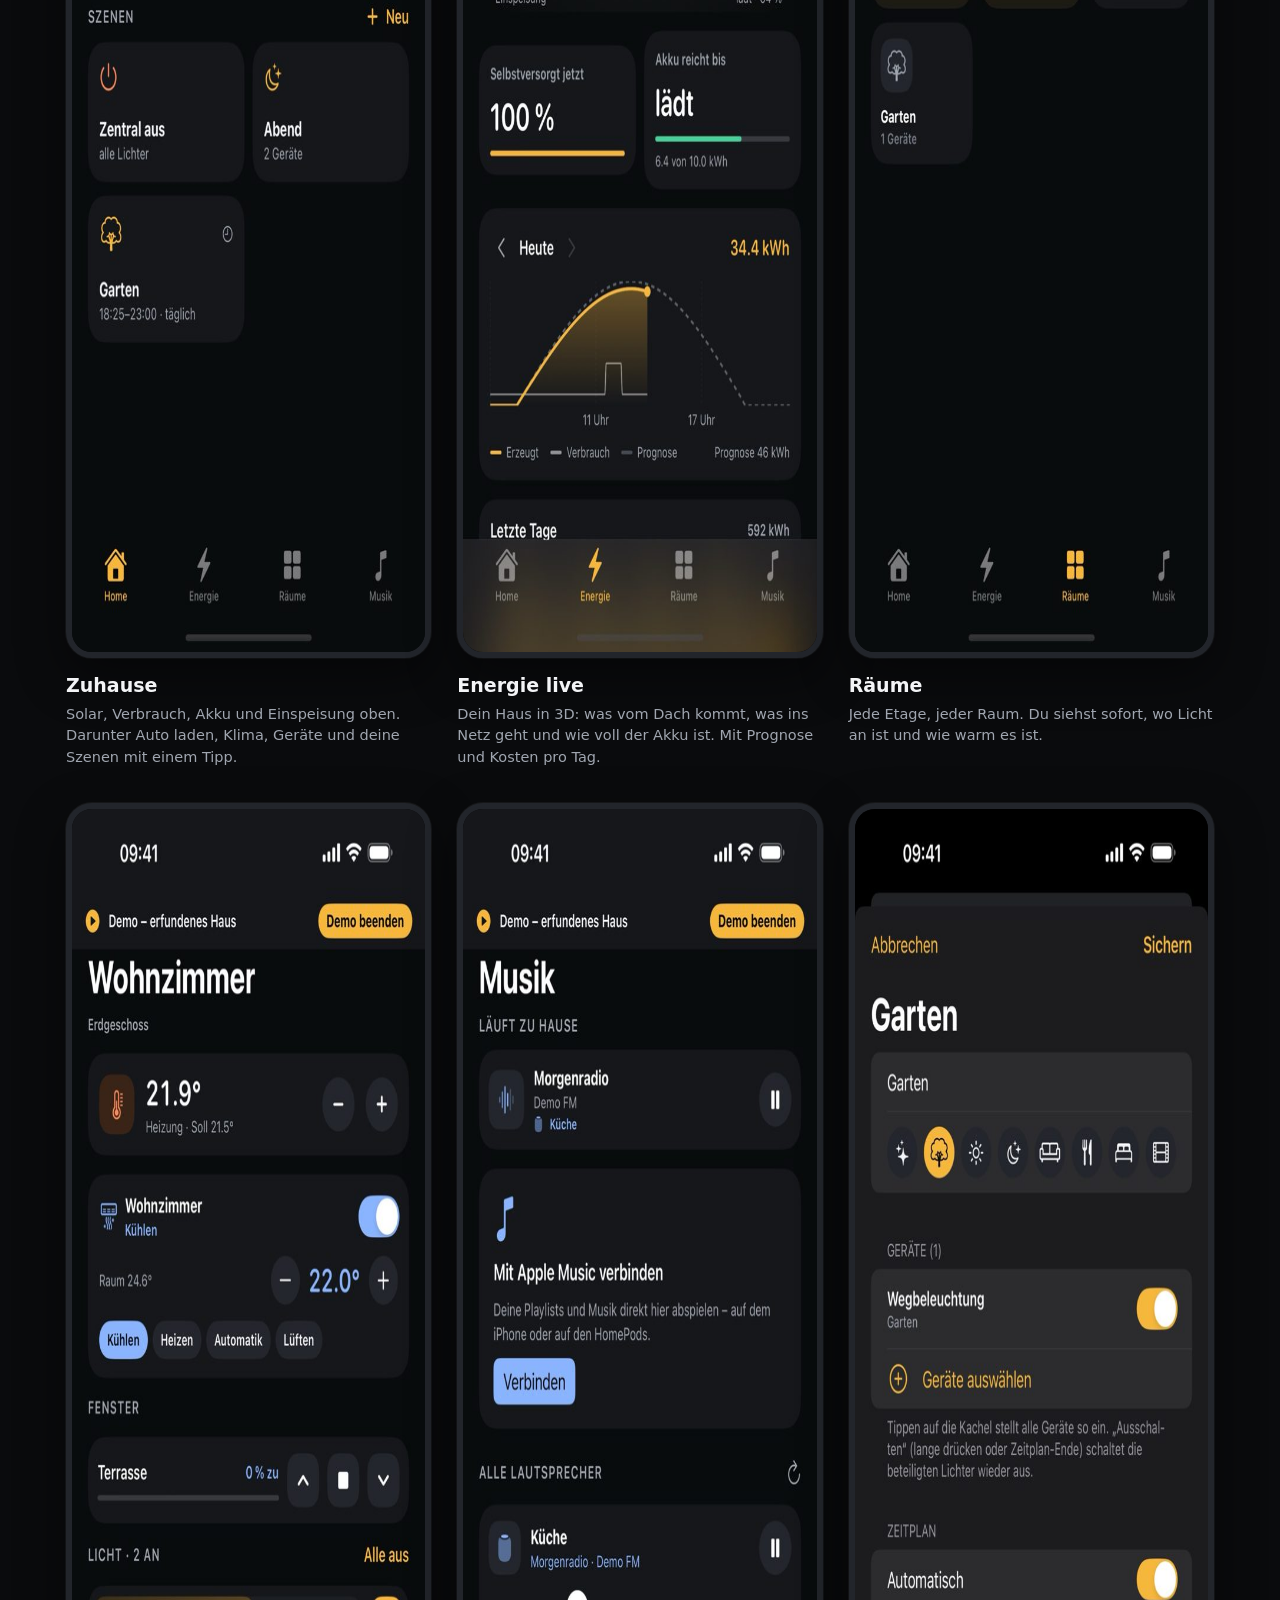
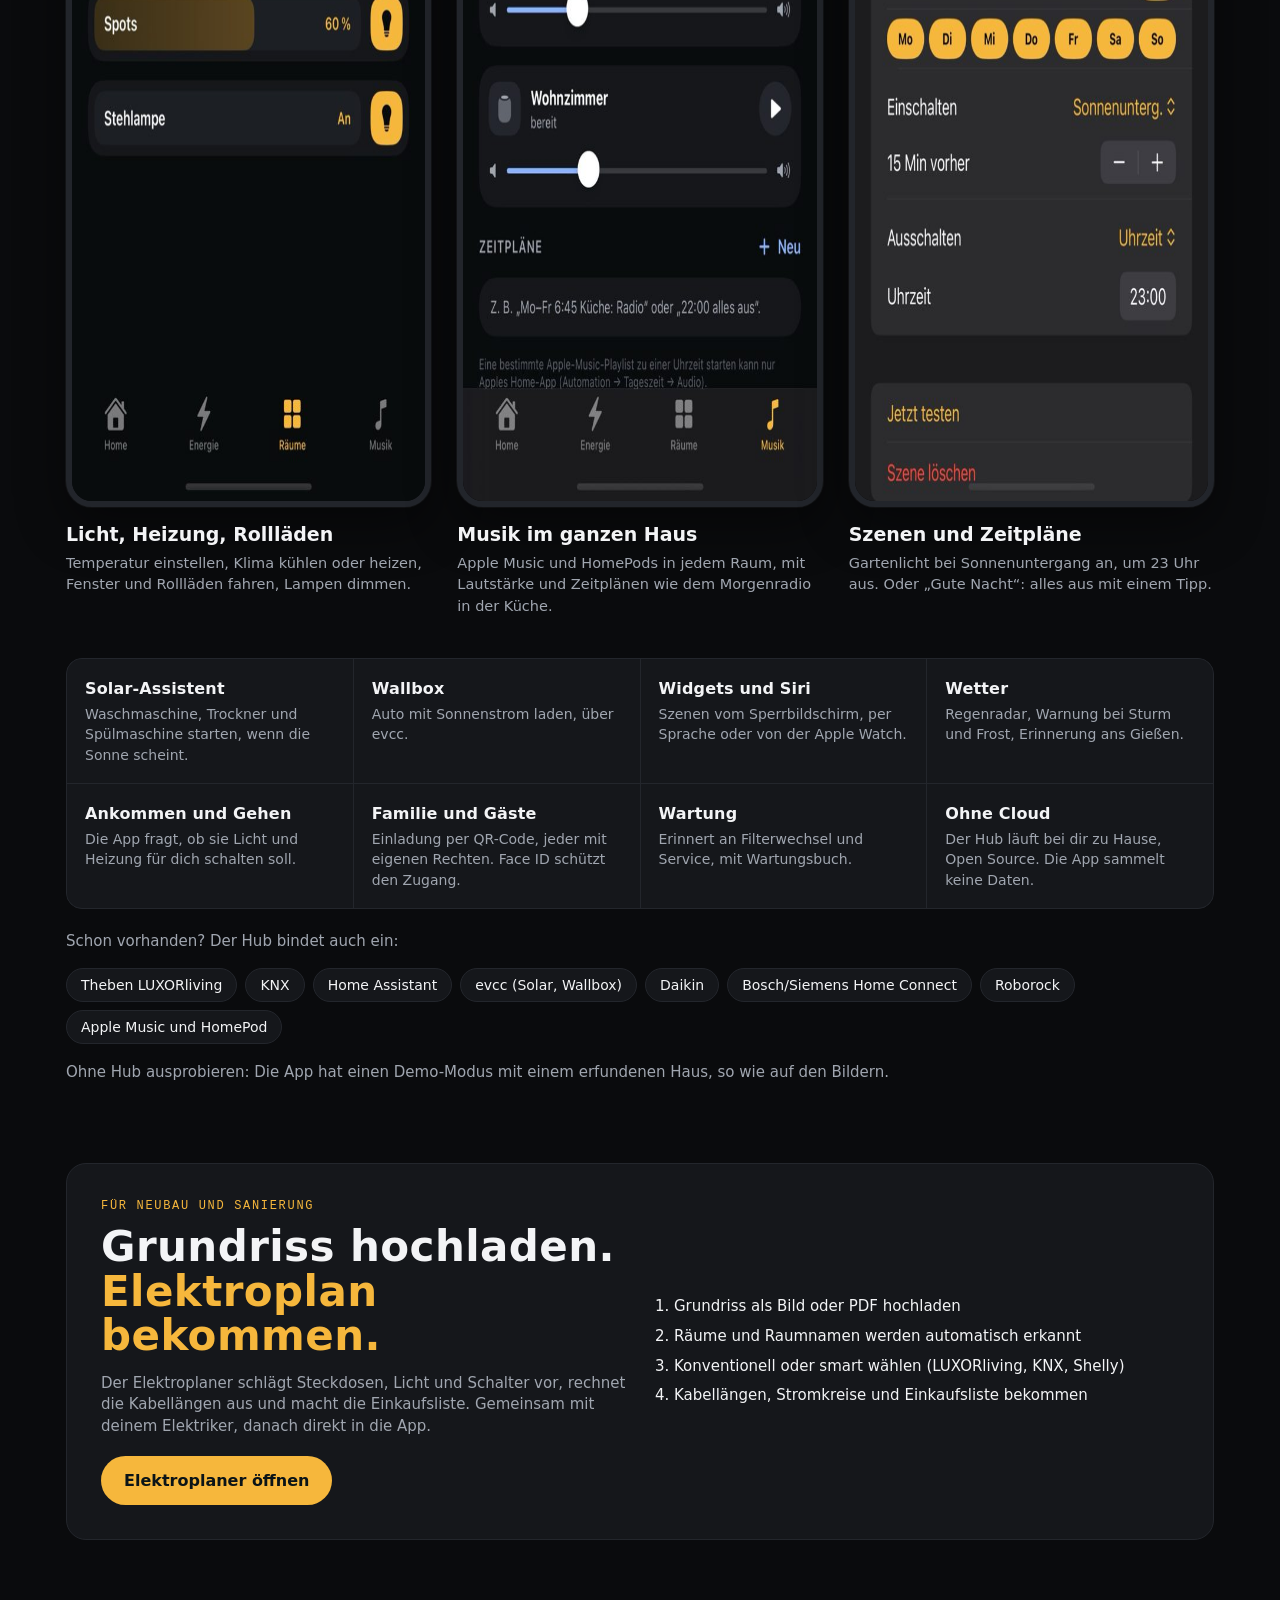
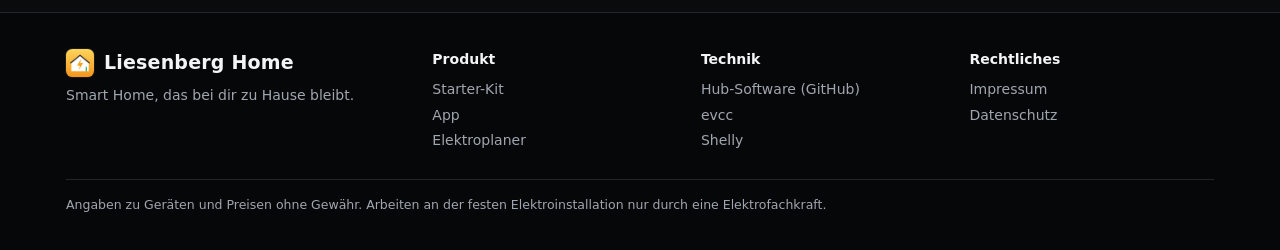
==== commit fd5f9dc6: "Landing page with real app icon and App Store screenshots; planner simplified to upload, scale, done" ====
--- a/index.html
+++ b/index.html
@@ -5,6 +5,8 @@
 <meta name="viewport" content="width=device-width,initial-scale=1,viewport-fit=cover">
 <title>Liesenberg Home</title>
 <meta name="description" content="Liesenberg Home: Licht, Rollladen, Tor, Heizung und Solarstrom in einer iPhone-App. Läuft lokal auf einem Raspberry Pi, ohne Cloud. Starter-Kit ab ca. 200 €.">
+<link rel="icon" type="image/png" href="img/favicon.png">
+<link rel="apple-touch-icon" href="img/app-icon-256.png">
 <link rel="stylesheet" href="styles.css">
 <script>
   // Anmelde-Links aus älteren E-Mails zeigen noch auf die Startseite: weiter zum Planer
@@ -45,16 +47,29 @@
   .stats b{display:block;font-family:var(--f-display);font-size:30px;color:var(--hero-ink)}
   .stats span{font-size:13px;color:var(--hero-muted)}
 
-  .phone{justify-self:center;width:270px;max-width:100%;aspect-ratio:9/18.6;border:10px solid #2a2d33;border-radius:42px;background:#0A0B0D;padding:30px 12px 12px;display:flex;flex-direction:column;gap:8px;box-shadow:0 30px 80px rgba(0,0,0,.5),0 0 0 1px rgba(255,255,255,.08);position:relative;color:#F3F4F6;transform:rotate(2deg)}
-  .phone::before{content:"";position:absolute;top:9px;left:50%;transform:translateX(-50%);width:78px;height:20px;border-radius:12px;background:#2a2d33}
-  .phone .t{font-family:var(--f-display);font-weight:600;font-size:21px;margin:2px 4px}
-  .tile{background:#15171B;border-radius:14px;padding:10px 11px;font-size:12.5px;display:flex;justify-content:space-between;align-items:center;gap:6px;}
-  .tile b{font-weight:600}
-  .tile .on{color:#F6B73C;font-weight:600}
-  .two{display:grid;grid-template-columns:1fr 1fr;gap:8px}
-  .two .tile{flex-direction:column;align-items:flex-start}
-  .flow{height:6px;border-radius:3px;background:#23262C;overflow:hidden;width:100%}
-  .flow i{display:block;height:100%;width:72%;background:linear-gradient(90deg,#F6B73C,#46D39A)}
+  .appicon{border-radius:22.5%;display:block;box-shadow:0 0 0 1px rgba(255,255,255,.08)}
+  .shot{width:100%;display:block;border-radius:30px;border:8px solid #22252b;background:#0A0B0D;box-shadow:0 30px 80px rgba(0,0,0,.55),0 0 0 1px rgba(255,255,255,.08)}
+  .heroshots{position:relative;justify-self:center;width:min(420px,100%);height:560px}
+  .heroshots .shot{position:absolute;width:250px}
+  .heroshots .s1{left:0;top:40px;transform:rotate(-5deg);opacity:.9}
+  .heroshots .s2{right:0;top:0;transform:rotate(3deg)}
+  .storebtn{display:inline-flex;align-items:center;gap:12px;background:#F3F4F6;color:#0A0B0D;border-radius:14px;padding:9px 18px 9px 10px;text-decoration:none;font-weight:600;line-height:1.15}
+  .storebtn img{width:38px;height:38px;border-radius:22.5%}
+  .storebtn small{display:block;font-weight:400;font-size:12px;color:#5A606A}
+  .appinfo{display:flex;flex-wrap:wrap;align-items:center;gap:18px;margin:0 0 30px}
+  .appinfo .big{width:88px;height:88px}
+  .appinfo h3{font-size:24px;margin:0}
+  .appinfo p{margin:2px 0 0;color:var(--muted);font-size:14.5px}
+  .gallery{display:grid;grid-template-columns:repeat(3,minmax(0,1fr));gap:34px 26px}
+  .gallery figure{margin:0}
+  .gallery .shot{border-radius:26px;border-width:6px;box-shadow:0 18px 50px rgba(0,0,0,.45),0 0 0 1px rgba(255,255,255,.06)}
+  .gallery figcaption{margin-top:14px}
+  .gallery figcaption b{display:block;font-family:var(--f-display);font-size:19px;margin-bottom:4px}
+  .gallery figcaption span{color:var(--muted);font-size:14.5px}
+  .more{display:grid;grid-template-columns:repeat(4,1fr);gap:1px;background:var(--line);border:1px solid var(--line);border-radius:16px;overflow:hidden;margin-top:40px}
+  .more div{background:var(--panel);padding:18px}
+  .more h3{font-size:16px;margin-bottom:4px}
+  .more p{margin:0;color:var(--muted);font-size:14px}
 
   main section{max-width:1180px;margin:0 auto;padding:64px max(16px,env(safe-area-inset-left,0px)) 0}
   .kicker{font-family:var(--f-mono);font-size:12px;letter-spacing:.14em;text-transform:uppercase;color:var(--accent)}
@@ -114,7 +129,11 @@
 
   @media (max-width:860px){
     .hero .in{grid-template-columns:1fr;padding-top:36px}
-    .phone{width:230px;transform:none}
+    .heroshots{height:440px;width:min(330px,100%)}
+    .heroshots .shot{width:190px}
+    .gallery{display:flex;overflow-x:auto;scroll-snap-type:x mandatory;gap:16px;padding-bottom:12px;margin:0 -16px;padding-left:16px;padding-right:16px}
+    .gallery figure{flex:0 0 68%;scroll-snap-align:center}
+    .more{grid-template-columns:1fr 1fr}
     .stats{grid-template-columns:repeat(2,1fr)}
     .steps3,.feat{grid-template-columns:1fr}
     .kit,.planner{grid-template-columns:1fr}
@@ -125,7 +144,7 @@
 </head>
 <body>
 <header class="nav"><div class="in">
-  <a class="logo" href="#top"><svg width="30" height="30" viewBox="0 0 32 32" aria-hidden="true"><rect width="32" height="32" rx="8" fill="#F6B73C"/><path d="M8 17 16 9l8 8v7h-5v-5h-6v5H8z" fill="#0A0B0D"/></svg>Liesenberg Home</a>
+  <a class="logo" href="#top"><img class="appicon" src="img/app-icon-256.png" width="32" height="32" alt="">Liesenberg Home</a>
   <nav class="links"><a href="#so-gehts">So geht's</a><a href="#starter-kit">Starter-Kit</a><a href="#app">App</a><a href="#planer">Elektroplaner</a><a class="cta" href="#starter-kit">Starter-Kit</a></nav>
 </div></header>
 
@@ -137,18 +156,9 @@
     <div class="actions"><a class="b pri" href="#starter-kit">Starter-Kit ansehen · ca. 200 €</a><a class="b sec js-appstore" href="#app">App laden</a><a class="b sec" href="#so-gehts">So funktioniert's</a></div>
     <div class="stats"><div><b>0</b><span>Cloud-Konten</span></div><div><b>1</b><span>App für alles</span></div><div><b>6</b><span>Steckdosen smart im Kit</span></div><div><b>0 €</b><span>Abo</span></div></div>
   </div>
-  <div class="phone" aria-hidden="true">
-    <div class="t">Zuhause</div>
-    <div class="tile"><span><b>Solar</b> 6,4 kW</span><span class="on">Überschuss</span></div>
-    <div class="tile" style="flex-direction:column;align-items:flex-start;gap:6px"><b>Strom heute: 72 % vom Dach</b><div class="flow"><i></i></div></div>
-    <div class="two">
-      <div class="tile"><b>Wohnzimmer</b><span class="on">Licht 60 %</span></div>
-      <div class="tile"><b>Rollläden</b><span>alle offen</span></div>
-      <div class="tile"><b>Tor</b><span>zu</span></div>
-      <div class="tile"><b>Heizung</b><span>21,5 °C</span></div>
-    </div>
-    <div class="tile"><span>Waschmaschine</span><span class="on">startet bei Sonne</span></div>
-    <div class="tile"><span>Gute Nacht</span><span>Szene</span></div>
+  <div class="heroshots">
+    <img class="shot s1" src="img/shots/2-energie.jpg" width="600" height="1304" alt="Energie-Ansicht der App mit Solar, Akku und Netz">
+    <img class="shot s2" src="img/shots/1-home.jpg" width="600" height="1304" alt="Startseite der App mit Solar, Verbrauch, Akku und Szenen">
   </div>
 </div></div>
 
@@ -206,17 +216,32 @@
   <section id="app">
     <div class="kicker">Die App</div>
     <h2>Alles, was im Haus passiert. <em>Auf einen Blick.</em></h2>
-    <p class="intro">Kostenlos für iPhone und Apple Watch. <span id="appstore-line">Im App Store unter „Liesenberg Home“.</span></p>
-    <div class="feat">
-      <div><h3>Licht, Rollladen, Tor</h3><p>Schalten, dimmen, öffnen. Auch über Widgets, Siri und die Apple Watch.</p></div>
-      <div><h3>Solar-Assistent</h3><p>Startet Waschmaschine, Trockner und Spülmaschine, wenn der Strom vom Dach kommt.</p></div>
-      <div><h3>Energie live</h3><p>Solar, Netz, Batterie und Wallbox, Kosten pro Tag und Monat, 3D-Ansicht vom Haus.</p></div>
-      <div><h3>Szenen</h3><p>„Gute Nacht“, „Ankommen“ und ein Urlaubsmodus mit einem Tipp.</p></div>
-      <div><h3>Wetter und Hinweise</h3><p>Regenradar, Warnung bei Sturm und Frost, Erinnerung ans Gießen.</p></div>
-      <div><h3>Familie und Gäste</h3><p>Einladung per QR-Code, jeder mit eigenen Rechten.</p></div>
-    </div>
-    <p style="margin-top:18px;color:var(--muted)">Schon vorhanden? Der Hub bindet auch ein:</p>
-    <div class="sys"><span>Theben LUXORliving</span><span>KNX</span><span>Home Assistant</span><span>evcc (Solar, Wallbox)</span><span>Daikin Wärmepumpe</span><span>Bosch/Siemens Home Connect</span><span>Roborock</span><span>HomePod</span></div>
+    <div class="appinfo">
+      <img class="appicon big" src="img/app-icon-256.png" width="88" height="88" alt="App-Icon Liesenberg Home">
+      <div><h3>Liesenberg Home</h3><p>Dein Zuhause in einer App · kostenlos · iPhone (iOS 17) und Apple Watch · Deutsch, Englisch, Portugiesisch</p></div>
+      <a class="storebtn js-appstore" href="#app"><img src="img/app-icon-256.png" alt=""><span><small>Laden im</small>App Store</span></a>
+    </div>
+    <div class="gallery">
+      <figure><img class="shot" loading="lazy" src="img/shots/1-home.jpg" width="600" height="1304" alt="Startseite"><figcaption><b>Zuhause</b><span>Solar, Verbrauch, Akku und Einspeisung oben. Darunter Auto laden, Klima, Geräte und deine Szenen mit einem Tipp.</span></figcaption></figure>
+      <figure><img class="shot" loading="lazy" src="img/shots/2-energie.jpg" width="600" height="1304" alt="Energie"><figcaption><b>Energie live</b><span>Dein Haus in 3D: was vom Dach kommt, was ins Netz geht und wie voll der Akku ist. Mit Prognose und Kosten pro Tag.</span></figcaption></figure>
+      <figure><img class="shot" loading="lazy" src="img/shots/3-raeume.jpg" width="600" height="1304" alt="Räume"><figcaption><b>Räume</b><span>Jede Etage, jeder Raum. Du siehst sofort, wo Licht an ist und wie warm es ist.</span></figcaption></figure>
+      <figure><img class="shot" loading="lazy" src="img/shots/4-wohnzimmer.jpg" width="600" height="1304" alt="Wohnzimmer"><figcaption><b>Licht, Heizung, Rollläden</b><span>Temperatur einstellen, Klima kühlen oder heizen, Fenster und Rollläden fahren, Lampen dimmen.</span></figcaption></figure>
+      <figure><img class="shot" loading="lazy" src="img/shots/5-musik.jpg" width="600" height="1304" alt="Musik"><figcaption><b>Musik im ganzen Haus</b><span>Apple Music und HomePods in jedem Raum, mit Lautstärke und Zeitplänen wie dem Morgenradio in der Küche.</span></figcaption></figure>
+      <figure><img class="shot" loading="lazy" src="img/shots/6-szene.jpg" width="600" height="1304" alt="Szene"><figcaption><b>Szenen und Zeitpläne</b><span>Gartenlicht bei Sonnenuntergang an, um 23 Uhr aus. Oder „Gute Nacht“: alles aus mit einem Tipp.</span></figcaption></figure>
+    </div>
+    <div class="more">
+      <div><h3>Solar-Assistent</h3><p>Waschmaschine, Trockner und Spülmaschine starten, wenn die Sonne scheint.</p></div>
+      <div><h3>Wallbox</h3><p>Auto mit Sonnenstrom laden, über evcc.</p></div>
+      <div><h3>Widgets und Siri</h3><p>Szenen vom Sperrbildschirm, per Sprache oder von der Apple Watch.</p></div>
+      <div><h3>Wetter</h3><p>Regenradar, Warnung bei Sturm und Frost, Erinnerung ans Gießen.</p></div>
+      <div><h3>Ankommen und Gehen</h3><p>Die App fragt, ob sie Licht und Heizung für dich schalten soll.</p></div>
+      <div><h3>Familie und Gäste</h3><p>Einladung per QR-Code, jeder mit eigenen Rechten. Face ID schützt den Zugang.</p></div>
+      <div><h3>Wartung</h3><p>Erinnert an Filterwechsel und Service, mit Wartungsbuch.</p></div>
+      <div><h3>Ohne Cloud</h3><p>Der Hub läuft bei dir zu Hause, Open Source. Die App sammelt keine Daten.</p></div>
+    </div>
+    <p style="margin-top:22px;color:var(--muted)">Schon vorhanden? Der Hub bindet auch ein:</p>
+    <div class="sys"><span>Theben LUXORliving</span><span>KNX</span><span>Home Assistant</span><span>evcc (Solar, Wallbox)</span><span>Daikin</span><span>Bosch/Siemens Home Connect</span><span>Roborock</span><span>Apple Music und HomePod</span></div>
+    <p style="margin-top:18px;color:var(--muted)">Ohne Hub ausprobieren: Die App hat einen Demo-Modus mit einem erfundenen Haus, so wie auf den Bildern.</p>
   </section>
 
   <section id="planer">
@@ -238,7 +263,7 @@
 </main>
 
 <footer><div class="in">
-  <div><a class="logo" href="#top" style="margin:0 0 8px"><svg width="26" height="26" viewBox="0 0 32 32" aria-hidden="true"><rect width="32" height="32" rx="8" fill="#F6B73C"/><path d="M8 17 16 9l8 8v7h-5v-5h-6v5H8z" fill="#0A0B0D"/></svg>Liesenberg Home</a>Smart Home, das bei dir zu Hause bleibt.</div>
+  <div><a class="logo" href="#top" style="margin:0 0 8px"><img class="appicon" src="img/app-icon-256.png" width="28" height="28" alt="">Liesenberg Home</a>Smart Home, das bei dir zu Hause bleibt.</div>
   <div><h4>Produkt</h4><a href="#starter-kit">Starter-Kit</a><a href="#app">App</a><a href="planer.html">Elektroplaner</a></div>
   <div><h4>Technik</h4><a href="https://github.com/michaelliesenberg/LiesenbergHome" target="_blank" rel="noopener">Hub-Software (GitHub)</a><a href="https://evcc.io" target="_blank" rel="noopener">evcc</a><a href="https://www.shelly.com/de" target="_blank" rel="noopener">Shelly</a></div>
   <div><h4>Rechtliches</h4><a href="impressum.html">Impressum</a><a href="datenschutz.html">Datenschutz</a></div>
@@ -248,7 +273,6 @@
   // Link zur App im App Store hier eintragen, sobald die App freigegeben ist
   var APP_STORE_URL = "https://apps.apple.com/de/app/liesenberg-home/id6820622767";
   if (APP_STORE_URL) {
-    document.getElementById("appstore-line").innerHTML = '<a href="' + APP_STORE_URL + '" target="_blank" rel="noopener">Im App Store laden</a>';
     document.querySelectorAll(".js-appstore").forEach(function (a) { a.href = APP_STORE_URL; a.target = "_blank"; a.rel = "noopener"; });
   }
 </script>
--- a/styles.css
+++ b/styles.css
@@ -169,3 +169,9 @@
 .brand small a{color:var(--accent)!important}
 select,input[type=text],input[type=number],input[type=date],input[type=email],textarea{background:var(--soft);border-color:var(--line);border-radius:10px}
 .ed-hint{border-left-color:var(--accent)}
+.ed-hintrow{display:flex;flex-wrap:wrap;gap:10px;align-items:center;justify-content:space-between}
+.ed-hintbtns{display:flex;gap:8px;align-items:center}
+.ed-hint{font-size:15px;padding:12px 14px}
+.ed-more{gap:6px}
+.ed-svg.tool-view{cursor:default}
+.roomlist .room{padding:10px 12px;gap:6px}
